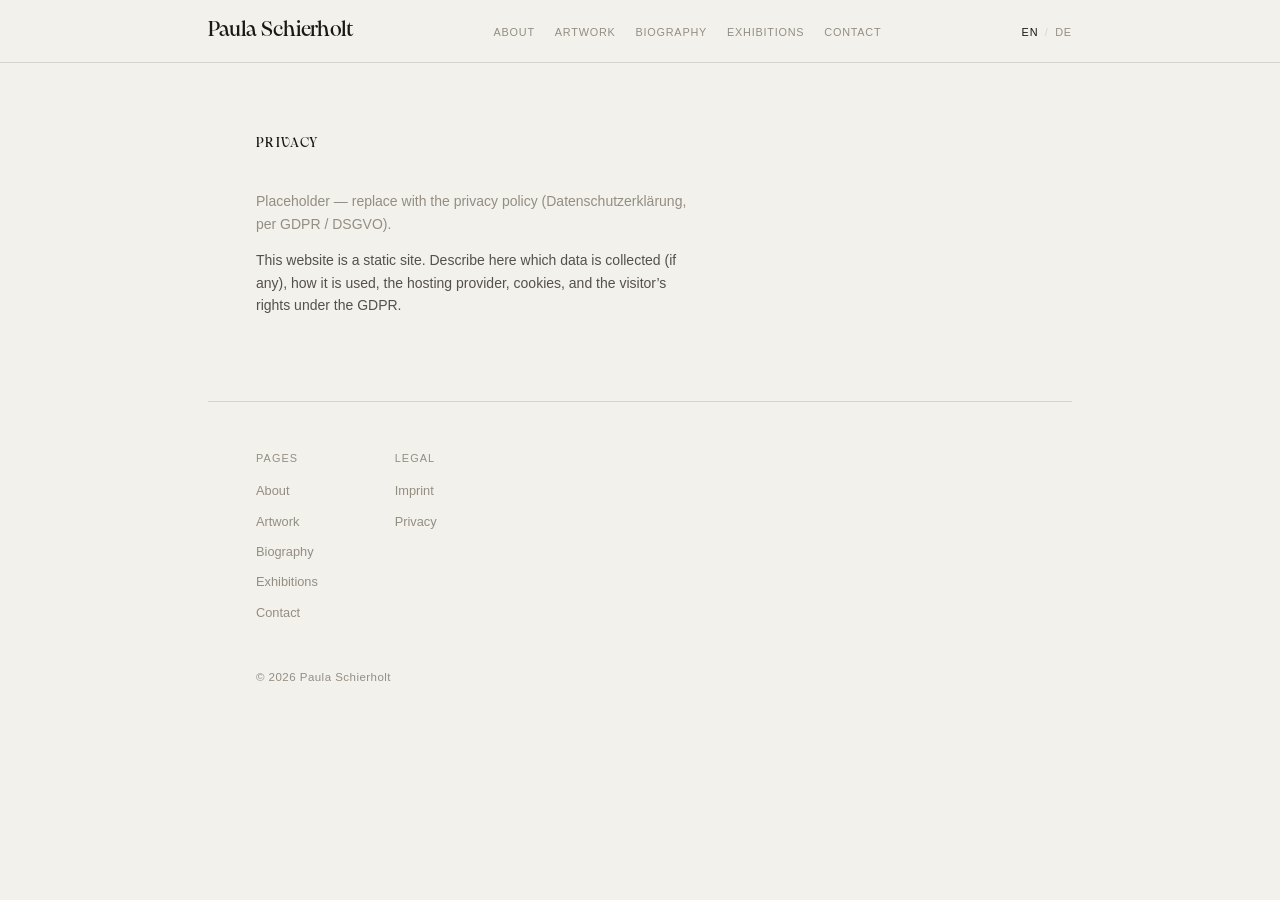
==== datenschutz.html @ e8fbaa4d "Footer: Pages/Seiten overview + Imprint & Privacy; add legal pages - Expand footer with a Pages (Sei" ====
<!DOCTYPE html>
<html lang="en" data-lang="en">
<head>
  <meta charset="UTF-8" />
  <meta name="viewport" content="width=device-width, initial-scale=1.0" />
  <meta name="description" content="Privacy / Datenschutz — Paula Schierholt." />
  <meta name="robots" content="noindex" />
  <title>Datenschutz — Paula Schierholt</title>
  <link rel="icon" href="assets/favicon.svg" type="image/svg+xml" />
  <link rel="stylesheet" href="css/style.css" />
</head>
<body>
  <a class="skip-link" href="#main"><span class="lang-en">Skip to content</span><span class="lang-de">Zum Inhalt</span></a>

  <header class="site-header">
    <a class="site-title" href="index.html">Paula Schierholt</a>
    <nav class="site-nav" aria-label="Primary">
      <a href="index.html#about"><span class="lang-en">About</span><span class="lang-de">Über mich</span></a>
      <a href="index.html#artwork"><span class="lang-en">Artwork</span><span class="lang-de">Kunst</span></a>
      <a href="index.html#biography"><span class="lang-en">Biography</span><span class="lang-de">Biographie</span></a>
      <a href="index.html#exhibitions"><span class="lang-en">Exhibitions</span><span class="lang-de">Ausstellungen</span></a>
      <a href="index.html#contact"><span class="lang-en">Contact</span><span class="lang-de">Kontakt</span></a>
    </nav>
    <div class="lang-switch" role="group" aria-label="Language">
      <button type="button" class="lang-btn" data-set-lang="en" aria-pressed="true">EN</button>
      <span aria-hidden="true" class="lang-switch__sep">/</span>
      <button type="button" class="lang-btn" data-set-lang="de" aria-pressed="false">DE</button>
    </div>
  </header>

  <main id="main" class="site-main">
    <section class="section">
      <header class="section__head">
        <h1 class="section__title"><span class="lang-en">Privacy</span><span class="lang-de">Datenschutz</span></h1>
      </header>
      <div class="legal__body">
        <p class="legal__note lang-en">Placeholder — replace with the privacy policy (Datenschutzerklärung, per GDPR / DSGVO).</p>
        <p class="legal__note lang-de">Platzhalter — bitte durch die Datenschutzerklärung ersetzen (gemäß DSGVO).</p>

        <p class="lang-en">This website is a static site. Describe here which data is collected (if any), how it is used, the hosting provider, cookies, and the visitor’s rights under the GDPR.</p>
        <p class="lang-de">Diese Website ist eine statische Seite. Beschreibe hier, welche Daten (falls überhaupt) erhoben werden, wie sie verwendet werden, den Hosting-Anbieter, Cookies sowie die Rechte der Besucher:innen nach der DSGVO.</p>
      </div>
    </section>
  </main>

  <footer class="site-footer">
    <div class="site-footer__cols">
      <nav class="footer-nav" aria-label="Pages">
        <h2 class="footer-nav__title"><span class="lang-en">Pages</span><span class="lang-de">Seiten</span></h2>
        <ul>
          <li><a href="index.html#about"><span class="lang-en">About</span><span class="lang-de">Über mich</span></a></li>
          <li><a href="index.html#artwork"><span class="lang-en">Artwork</span><span class="lang-de">Kunst</span></a></li>
          <li><a href="index.html#biography"><span class="lang-en">Biography</span><span class="lang-de">Biographie</span></a></li>
          <li><a href="index.html#exhibitions"><span class="lang-en">Exhibitions</span><span class="lang-de">Ausstellungen</span></a></li>
          <li><a href="index.html#contact"><span class="lang-en">Contact</span><span class="lang-de">Kontakt</span></a></li>
        </ul>
      </nav>
      <nav class="footer-nav" aria-label="Legal">
        <h2 class="footer-nav__title"><span class="lang-en">Legal</span><span class="lang-de">Rechtliches</span></h2>
        <ul>
          <li><a href="impressum.html"><span class="lang-en">Imprint</span><span class="lang-de">Impressum</span></a></li>
          <li><a href="datenschutz.html"><span class="lang-en">Privacy</span><span class="lang-de">Datenschutz</span></a></li>
        </ul>
      </nav>
    </div>
    <p class="site-footer__copy">&copy; <span id="year"></span> Paula Schierholt</p>
  </footer>

  <script src="js/main.js"></script>
</body>
</html>
---- css/style.css ----
/* ==========================================================================
   Paula Schierholt — stylesheet
   A quiet, gallery-like minimalist layout.
   Body: Helvetica Neue · Titles/display: PP Pangaia
   ========================================================================== */

/* Fonts --------------------------------------------------------------------
   PP Pangaia (Pangram Pangram Foundry) — used for titles and large display.
   Free-for-Personal-Use edition; see assets/fonts/ (EULA + README).
   Only the weight actually referenced in CSS is downloaded by the browser.
   -------------------------------------------------------------------------- */
@font-face {
  font-family: "PP Pangaia";
  src: url("../assets/fonts/PPPangaia-Ultralight.otf") format("opentype");
  font-weight: 200;
  font-style: normal;
  font-display: swap;
}
@font-face {
  font-family: "PP Pangaia";
  src: url("../assets/fonts/PPPangaia-Medium.otf") format("opentype");
  font-weight: 500;
  font-style: normal;
  font-display: swap;
}
@font-face {
  font-family: "PP Pangaia";
  src: url("../assets/fonts/PPPangaia-Bold.otf") format("opentype");
  font-weight: 700;
  font-style: normal;
  font-display: swap;
}

:root {
  /* Warm, archival paper palette */
  --color-bg: #f3f1ec;
  --color-fg: #1a1714;
  --color-soft: #55504a;          /* subtle body-text colour */
  --color-muted: #948d82;
  --color-line: rgba(26, 23, 20, 0.13);

  --font: "Helvetica Neue", Helvetica, Arial, "Segoe UI", Roboto, sans-serif;
  --font-title: "PP Pangaia", "Iowan Old Style", Georgia, "Times New Roman", serif;

  --text: 0.875rem;               /* consistent body-content size */
  --text-small: 0.78rem;          /* secondary: specs, years, labels */
  --measure: 56ch;                /* reading width */
  --max-width: 54rem;             /* centred content column */
  --gutter: clamp(1.25rem, 4vw, 3rem);
  --section-gap: clamp(2.75rem, 5.5vw, 4.5rem);
}

/* Reset --------------------------------------------------------------------- */
*,
*::before,
*::after { box-sizing: border-box; }

html {
  -webkit-text-size-adjust: 100%;
  scroll-behavior: smooth;
  scroll-padding-top: 4.5rem;
  overflow-x: clip;   /* contain the full-bleed cover; keeps sticky header intact */
}

body {
  margin: 0;
  background: var(--color-bg);
  color: var(--color-fg);
  font-family: var(--font);
  font-size: clamp(0.875rem, 0.84rem + 0.12vw, 0.95rem);
  line-height: 1.6;
  font-weight: 400;
  -webkit-font-smoothing: antialiased;
  text-rendering: optimizeLegibility;
}

img { max-width: 100%; height: auto; display: block; }

a {
  color: inherit;
  text-decoration: none;
  text-underline-offset: 0.18em;
  text-decoration-thickness: 1px;
}
a:hover,
a:focus-visible { text-decoration: underline; }

:focus-visible {
  outline: 2px solid var(--color-fg);
  outline-offset: 3px;
}

/* Language toggle ----------------------------------------------------------- */
html[data-lang="en"] .lang-de { display: none; }
html[data-lang="de"] .lang-en { display: none; }

/* Skip link ----------------------------------------------------------------- */
.skip-link {
  position: absolute;
  left: -999px;
  top: 0;
  background: var(--color-fg);
  color: var(--color-bg);
  padding: 0.5rem 0.9rem;
  z-index: 100;
}
.skip-link:focus { left: 0.5rem; top: 0.5rem; }

/* Header -------------------------------------------------------------------- */
.site-header {
  position: sticky;
  top: 0;
  z-index: 50;
  display: flex;
  flex-wrap: wrap;
  align-items: baseline;
  justify-content: space-between;
  gap: 0.5rem 1.5rem;
  padding-block: 0.9rem;
  padding-inline: max(var(--gutter), calc((100% - var(--max-width)) / 2));
  background: color-mix(in srgb, var(--color-bg) 86%, transparent);
  backdrop-filter: saturate(140%) blur(8px);
  border-bottom: 1px solid var(--color-line);
  transition: transform 0.3s ease;
}
.site-header--hidden { transform: translateY(-100%); }

.site-title {
  font-family: var(--font-title);
  font-size: clamp(1.05rem, 0.95rem + 0.5vw, 1.3rem);
  font-weight: 500;
  letter-spacing: 0.01em;
  white-space: nowrap;
}

.site-nav {
  display: flex;
  flex-wrap: wrap;
  gap: 0.8rem 1.25rem;
}
.site-nav a {
  font-size: 0.68rem;
  letter-spacing: 0.07em;
  text-transform: uppercase;
  color: var(--color-muted);
}
.site-nav a:hover,
.site-nav a:focus-visible {
  color: var(--color-fg);
  text-decoration: none;
}
.site-nav a[aria-current="true"] { color: var(--color-fg); }

/* Language switch ----------------------------------------------------------- */
.lang-switch {
  display: flex;
  align-items: baseline;
  gap: 0.4rem;
  font-size: 0.68rem;
  letter-spacing: 0.08em;
}
.lang-btn {
  appearance: none;
  background: none;
  border: 0;
  margin: 0;
  padding: 0;
  cursor: pointer;
  font: inherit;
  letter-spacing: inherit;
  color: var(--color-muted);
  transition: color 0.2s ease;
}
.lang-btn:hover { color: var(--color-fg); }
.lang-btn[aria-pressed="true"] { color: var(--color-fg); }
.lang-switch__sep { color: var(--color-line); }

/* Main / layout ------------------------------------------------------------- */
.site-main {
  width: 100%;
  max-width: var(--max-width);
  margin-inline: auto;
  padding-inline: var(--gutter);
}

.section {
  padding-block: var(--section-gap);
  border-top: 1px solid var(--color-line);
}
.section:first-child { border-top: 0; }

/* Cover — mixed montage of works, fills the first view (full-bleed) --------- */
.cover {
  min-height: calc(100vh - 3.75rem);
  min-height: calc(100svh - 3.75rem);
  margin-inline: calc(50% - 50vw);   /* break out of the centred column */
  margin-bottom: clamp(1rem, 3vw, 2rem);
  padding-inline: var(--gutter);
  display: flex;
  align-items: center;
  justify-content: center;
}
.cover__montage {
  display: flex;
  flex-wrap: wrap;
  align-items: center;
  justify-content: center;
  gap: clamp(0.4rem, 1.1vw, 0.85rem);
  max-width: 74rem;
}
.cover__montage img {
  height: clamp(9rem, 16vw, 14rem);
  width: auto;
}
.cover + .section { border-top: 0; }

.section__head {
  margin-bottom: clamp(1.4rem, 3vw, 2.25rem);
}
.section__title {
  margin: 0;
  font-family: var(--font-title);
  font-size: 0.82rem;
  font-weight: 500;
  letter-spacing: 0.1em;
  text-transform: uppercase;
}

/* About --------------------------------------------------------------------- */
.about {
  display: grid;
  grid-template-columns: minmax(0, 16rem) minmax(0, 1fr);
  gap: clamp(1.5rem, 5vw, 4rem);
  align-items: start;
}
.about__figure { margin: 0; }
.about__figure img { width: 100%; }
.about__text {
  max-width: var(--measure);
  font-size: var(--text);
  color: var(--color-soft);
}
.about__text p { margin: 0; }

@media (max-width: 46rem) {
  .about { grid-template-columns: 1fr; }
  .about__figure { max-width: 15rem; }
}

/* Artwork ------------------------------------------------------------------- */
.work {
  padding-top: clamp(1.75rem, 4vw, 2.75rem);
  padding-bottom: clamp(1.1rem, 2.4vw, 1.6rem);
}
.work + .work { border-top: 1px solid var(--color-line); }
.work:first-of-type { padding-top: 0; }

.work__intro {
  display: flex;
  align-items: baseline;
  justify-content: space-between;
  flex-wrap: wrap;
  gap: 0.4rem 1.5rem;
  margin-bottom: clamp(1.1rem, 2.4vw, 1.75rem);
}
.work__title {
  margin: 0;
  font-family: var(--font-title);
  font-size: clamp(1.05rem, 0.95rem + 0.5vw, 1.3rem);  /* matches .site-title */
  font-weight: 500;
  letter-spacing: 0.01em;
}
.work__spec {
  margin: 0;
  color: var(--color-muted);
  font-size: var(--text);
  text-align: right;
}
.work__year { display: block; }

.work__gallery {
  display: grid;
  grid-template-columns: repeat(2, 1fr);
  gap: clamp(0.75rem, 1.8vw, 1.5rem);
  align-items: start;
}
.work__figure { margin: 0; }
.work__figure img {
  width: 100%;
  display: block;
  cursor: zoom-in;   /* subtle, native zoom affordance — no icon overlay */
}

@media (max-width: 40rem) {
  .work__gallery { grid-template-columns: 1fr; max-width: 22rem; }
  .work__intro { max-width: 22rem; }
  .work__spec { text-align: left; }
}

/* Unfolding description ----------------------------------------------------- */
.work__text {
  margin-top: clamp(0.85rem, 1.6vw, 1.15rem);
  border-top: 1px solid var(--color-line);
}
.work__text > summary {
  list-style: none;
  cursor: pointer;
  display: inline-flex;
  align-items: center;
  gap: 0.5rem;
  padding: 0.55rem 0 0;
  font-size: 0.72rem;
  letter-spacing: 0.02em;
  color: var(--color-muted);
  transition: color 0.2s ease;
}
.work__text > summary::-webkit-details-marker { display: none; }
.work__text > summary::before {
  content: "";
  width: 0.4rem;
  height: 0.4rem;
  flex: none;
  border-right: 1px solid currentColor;
  border-bottom: 1px solid currentColor;
  transform: translateY(-0.1rem) rotate(45deg);   /* chevron ▼ */
  transition: transform 0.25s ease;
}
.work__text[open] > summary::before {
  transform: translateY(0.05rem) rotate(-135deg); /* chevron ▲ */
}
.work__text > summary:hover { color: var(--color-fg); }

.work__toggle-label--open { display: none; }
.work__text[open] .work__toggle-label--closed { display: none; }
.work__text[open] .work__toggle-label--open { display: inline; }

.work__prose {
  padding-top: 0.6rem;
  max-width: var(--measure);
  color: var(--color-soft);
  font-size: var(--text);
}
.work__prose p { margin: 0 0 0.9em; }
.work__prose p:last-child { margin-bottom: 0; }

/* Timeline (biography / exhibitions) ---------------------------------------- */
.timeline { margin: 0; }
.timeline__row {
  display: grid;
  grid-template-columns: 8.5rem 1fr;
  gap: 0.3rem 1.75rem;
  padding: 0.6rem 0;
  border-top: 1px solid var(--color-line);
}
.timeline__row:last-child { border-bottom: 1px solid var(--color-line); }
.timeline__year {
  margin: 0;
  font-size: var(--text-small);
  color: var(--color-muted);
  font-variant-numeric: tabular-nums;
  letter-spacing: 0.02em;
}
.timeline__desc {
  margin: 0;
  max-width: var(--measure);
  font-size: var(--text);
  color: var(--color-soft);
}

@media (max-width: 40rem) {
  .timeline__row { grid-template-columns: 1fr; gap: 0.15rem; }
}

/* Contact ------------------------------------------------------------------- */
.contact {
  font-style: normal;
  font-size: var(--text);
  line-height: 1.9;
  color: var(--color-muted);        /* same shade as .work__spec */
}
.contact p { margin: 0; }
.contact__name { font-weight: 500; }
.contact a { color: inherit; }
.contact a:hover,
.contact a:focus-visible { color: var(--color-fg); }

/* Legal pages --------------------------------------------------------------- */
.legal__body {
  max-width: var(--measure);
  font-size: var(--text);
  color: var(--color-soft);
}
.legal__body p { margin: 0 0 1em; }
.legal__body p:last-child { margin-bottom: 0; }
.legal__note { color: var(--color-muted); }

/* Footer -------------------------------------------------------------------- */
.site-footer {
  max-width: var(--max-width);
  margin-inline: auto;
  padding: clamp(2rem, 4vw, 3rem) var(--gutter) 3rem;
  border-top: 1px solid var(--color-line);
  color: var(--color-muted);
}
.site-footer__cols {
  display: flex;
  flex-wrap: wrap;
  gap: clamp(2rem, 6vw, 5rem);
  margin-bottom: clamp(1.75rem, 4vw, 2.75rem);
}
.footer-nav__title {
  margin: 0 0 0.7rem;
  font-size: 0.68rem;
  font-weight: 500;
  letter-spacing: 0.1em;
  text-transform: uppercase;
  color: var(--color-muted);
}
.footer-nav ul {
  list-style: none;
  margin: 0;
  padding: 0;
  display: flex;
  flex-direction: column;
  gap: 0.4rem;
}
.footer-nav a { color: var(--color-muted); font-size: 0.8rem; }
.footer-nav a:hover,
.footer-nav a:focus-visible { color: var(--color-fg); text-decoration: none; }
.site-footer__copy {
  margin: 0;
  font-size: 0.72rem;
  letter-spacing: 0.04em;
}

/* Lightbox ------------------------------------------------------------------ */
.lightbox {
  position: fixed;
  inset: 0;
  z-index: 200;
  display: flex;
  align-items: center;
  justify-content: center;
  padding: clamp(1rem, 4vw, 3rem);
  background: color-mix(in srgb, var(--color-bg) 92%, #000);
  opacity: 0;
  visibility: hidden;
  transition: opacity 0.2s ease, visibility 0.2s ease;
  cursor: zoom-out;
}
.lightbox[aria-hidden="false"] { opacity: 1; visibility: visible; }
.lightbox__img {
  max-width: 100%;
  max-height: 100%;
  width: auto;
  height: auto;
  box-shadow: 0 1.5rem 4rem rgba(0, 0, 0, 0.25);
}
.lightbox__close {
  position: absolute;
  top: clamp(0.75rem, 2vw, 1.5rem);
  right: clamp(0.75rem, 2vw, 1.5rem);
  appearance: none;
  background: none;
  border: 0;
  padding: 0.5rem;
  cursor: pointer;
  color: var(--color-fg);
  font-size: 1.5rem;
  line-height: 1;
}
.lightbox__nav {
  position: absolute;
  top: 50%;
  transform: translateY(-50%);
  appearance: none;
  background: none;
  border: 0;
  padding: 0.5rem 0.75rem;
  cursor: pointer;
  color: var(--color-fg);
  font-size: 2rem;
  line-height: 1;
  opacity: 0.55;
  transition: opacity 0.2s ease;
}
.lightbox__nav:hover,
.lightbox__nav:focus-visible { opacity: 1; }
.lightbox__prev { left: clamp(0.25rem, 2vw, 1.5rem); }
.lightbox__next { right: clamp(0.25rem, 2vw, 1.5rem); }

/* Motion preferences -------------------------------------------------------- */
@media (prefers-reduced-motion: reduce) {
  html { scroll-behavior: auto; }
  * { transition: none !important; }
}
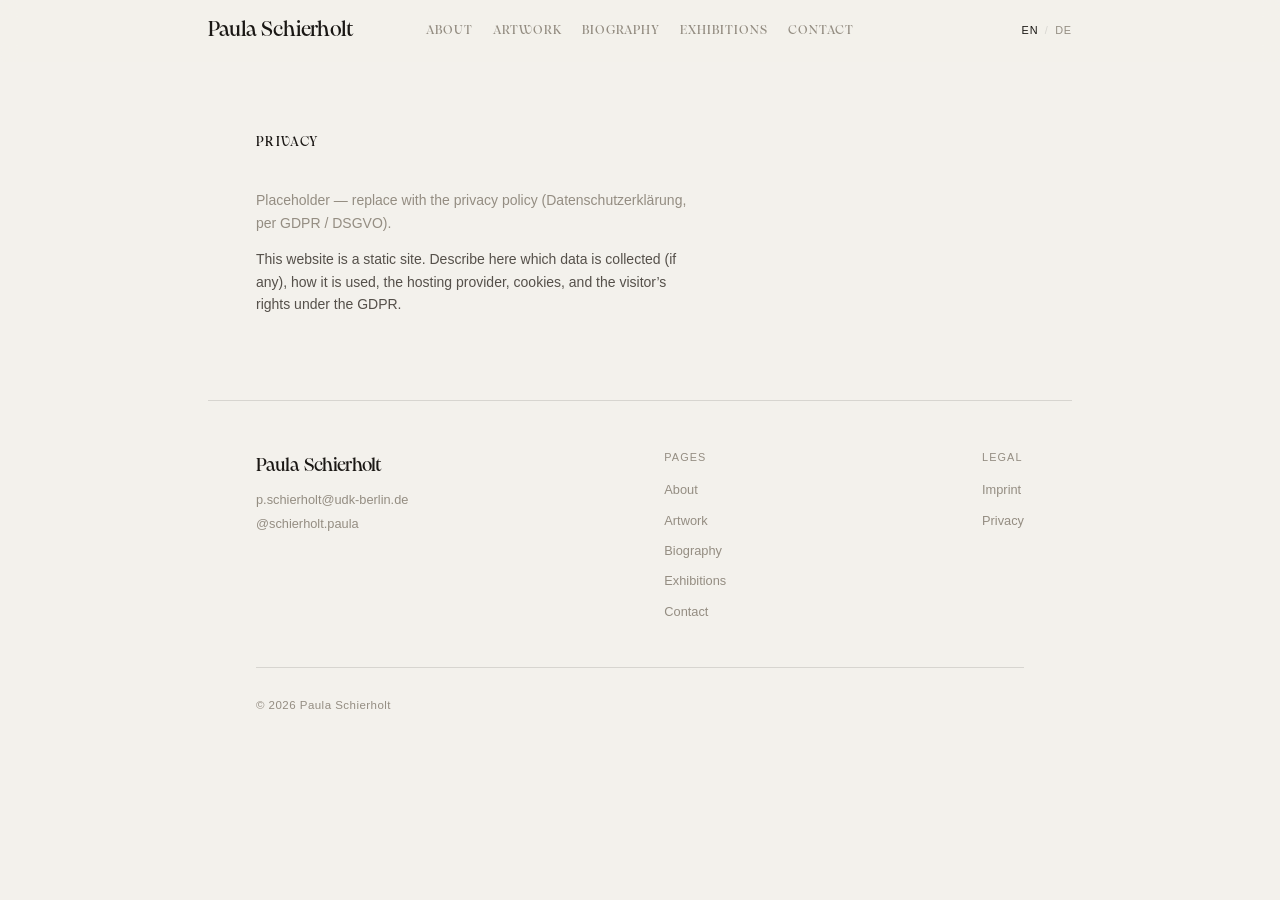
==== commit be5b5555: "Front page name hero, centered menu, footer redesign, Pangaia refinements - Front: large centered 'P" ====
--- a/datenschutz.html
+++ b/datenschutz.html
@@ -45,6 +45,11 @@
 
   <footer class="site-footer">
     <div class="site-footer__cols">
+      <address class="footer-contact">
+        <p class="footer-contact__name">Paula Schierholt</p>
+        <p><a href="mailto:p.schierholt@udk-berlin.de">p.schierholt@udk-berlin.de</a></p>
+        <p><a href="https://www.instagram.com/schierholt.paula/" target="_blank" rel="noopener">@schierholt.paula</a></p>
+      </address>
       <nav class="footer-nav" aria-label="Pages">
         <h2 class="footer-nav__title"><span class="lang-en">Pages</span><span class="lang-de">Seiten</span></h2>
         <ul>
@@ -63,6 +68,7 @@
         </ul>
       </nav>
     </div>
+    <hr class="site-footer__rule" />
     <p class="site-footer__copy">&copy; <span id="year"></span> Paula Schierholt</p>
   </footer>
 
--- a/css/style.css
+++ b/css/style.css
@@ -30,6 +30,13 @@
   font-style: normal;
   font-display: swap;
 }
+@font-face {
+  font-family: "PP Pangaia";
+  src: url("../assets/fonts/PPPangaia-MediumItalic.otf") format("opentype");
+  font-weight: 500;
+  font-style: italic;
+  font-display: swap;
+}
 
 :root {
   /* Warm, archival paper palette */
@@ -111,19 +118,27 @@
   position: sticky;
   top: 0;
   z-index: 50;
-  display: flex;
-  flex-wrap: wrap;
-  align-items: baseline;
-  justify-content: space-between;
+  display: grid;
+  grid-template-columns: 1fr auto 1fr;
+  align-items: center;
   gap: 0.5rem 1.5rem;
   padding-block: 0.9rem;
   padding-inline: max(var(--gutter), calc((100% - var(--max-width)) / 2));
   background: color-mix(in srgb, var(--color-bg) 86%, transparent);
   backdrop-filter: saturate(140%) blur(8px);
-  border-bottom: 1px solid var(--color-line);
   transition: transform 0.3s ease;
 }
 .site-header--hidden { transform: translateY(-100%); }
+.site-title { justify-self: start; }
+.site-nav { justify-self: center; }
+.lang-switch { justify-self: end; }
+
+@media (max-width: 46rem) {
+  .site-header { grid-template-columns: 1fr auto; row-gap: 0.6rem; }
+  .site-title { grid-column: 1; }
+  .lang-switch { grid-column: 2; }
+  .site-nav { grid-column: 1 / -1; justify-self: center; }
+}
 
 .site-title {
   font-family: var(--font-title);
@@ -139,8 +154,9 @@
   gap: 0.8rem 1.25rem;
 }
 .site-nav a {
-  font-size: 0.68rem;
-  letter-spacing: 0.07em;
+  font-family: var(--font-title);
+  font-size: 0.78rem;
+  letter-spacing: 0.08em;
   text-transform: uppercase;
   color: var(--color-muted);
 }
@@ -189,7 +205,7 @@
 }
 .section:first-child { border-top: 0; }
 
-/* Cover — mixed montage of works, fills the first view (full-bleed) --------- */
+/* Cover — name, fills the first view (full-bleed) -------------------------- */
 .cover {
   min-height: calc(100vh - 3.75rem);
   min-height: calc(100svh - 3.75rem);
@@ -200,17 +216,15 @@
   align-items: center;
   justify-content: center;
 }
-.cover__montage {
-  display: flex;
-  flex-wrap: wrap;
-  align-items: center;
-  justify-content: center;
-  gap: clamp(0.4rem, 1.1vw, 0.85rem);
-  max-width: 74rem;
-}
-.cover__montage img {
-  height: clamp(9rem, 16vw, 14rem);
-  width: auto;
+.cover__name {
+  margin: 0;
+  font-family: var(--font-title);
+  font-size: clamp(2.75rem, 12vw, 8.5rem);
+  font-weight: 500;
+  line-height: 1.02;
+  letter-spacing: -0.01em;
+  text-align: center;
+  text-wrap: balance;
 }
 .cover + .section { border-top: 0; }
 
@@ -272,6 +286,9 @@
 }
 .work__spec {
   margin: 0;
+  font-family: var(--font-title);
+  font-style: italic;
+  font-weight: 500;
   color: var(--color-muted);
   font-size: var(--text);
   text-align: right;
@@ -405,9 +422,25 @@
 .site-footer__cols {
   display: flex;
   flex-wrap: wrap;
-  gap: clamp(2rem, 6vw, 5rem);
-  margin-bottom: clamp(1.75rem, 4vw, 2.75rem);
-}
+  justify-content: space-between;
+  gap: 2rem 3rem;
+}
+.footer-contact {
+  font-style: normal;
+  color: var(--color-muted);
+  font-size: 0.8rem;
+  line-height: 1.85;
+}
+.footer-contact p { margin: 0; }
+.footer-contact__name {
+  font-family: var(--font-title);
+  font-size: 1.15rem;
+  color: var(--color-fg);
+  margin-bottom: 0.35rem !important;
+}
+.footer-contact a { color: inherit; }
+.footer-contact a:hover,
+.footer-contact a:focus-visible { color: var(--color-fg); }
 .footer-nav__title {
   margin: 0 0 0.7rem;
   font-size: 0.68rem;
@@ -427,6 +460,11 @@
 .footer-nav a { color: var(--color-muted); font-size: 0.8rem; }
 .footer-nav a:hover,
 .footer-nav a:focus-visible { color: var(--color-fg); text-decoration: none; }
+.site-footer__rule {
+  border: 0;
+  border-top: 1px solid var(--color-line);
+  margin: clamp(1.75rem, 4vw, 2.75rem) 0 clamp(1.1rem, 2.5vw, 1.75rem);
+}
 .site-footer__copy {
   margin: 0;
   font-size: 0.72rem;
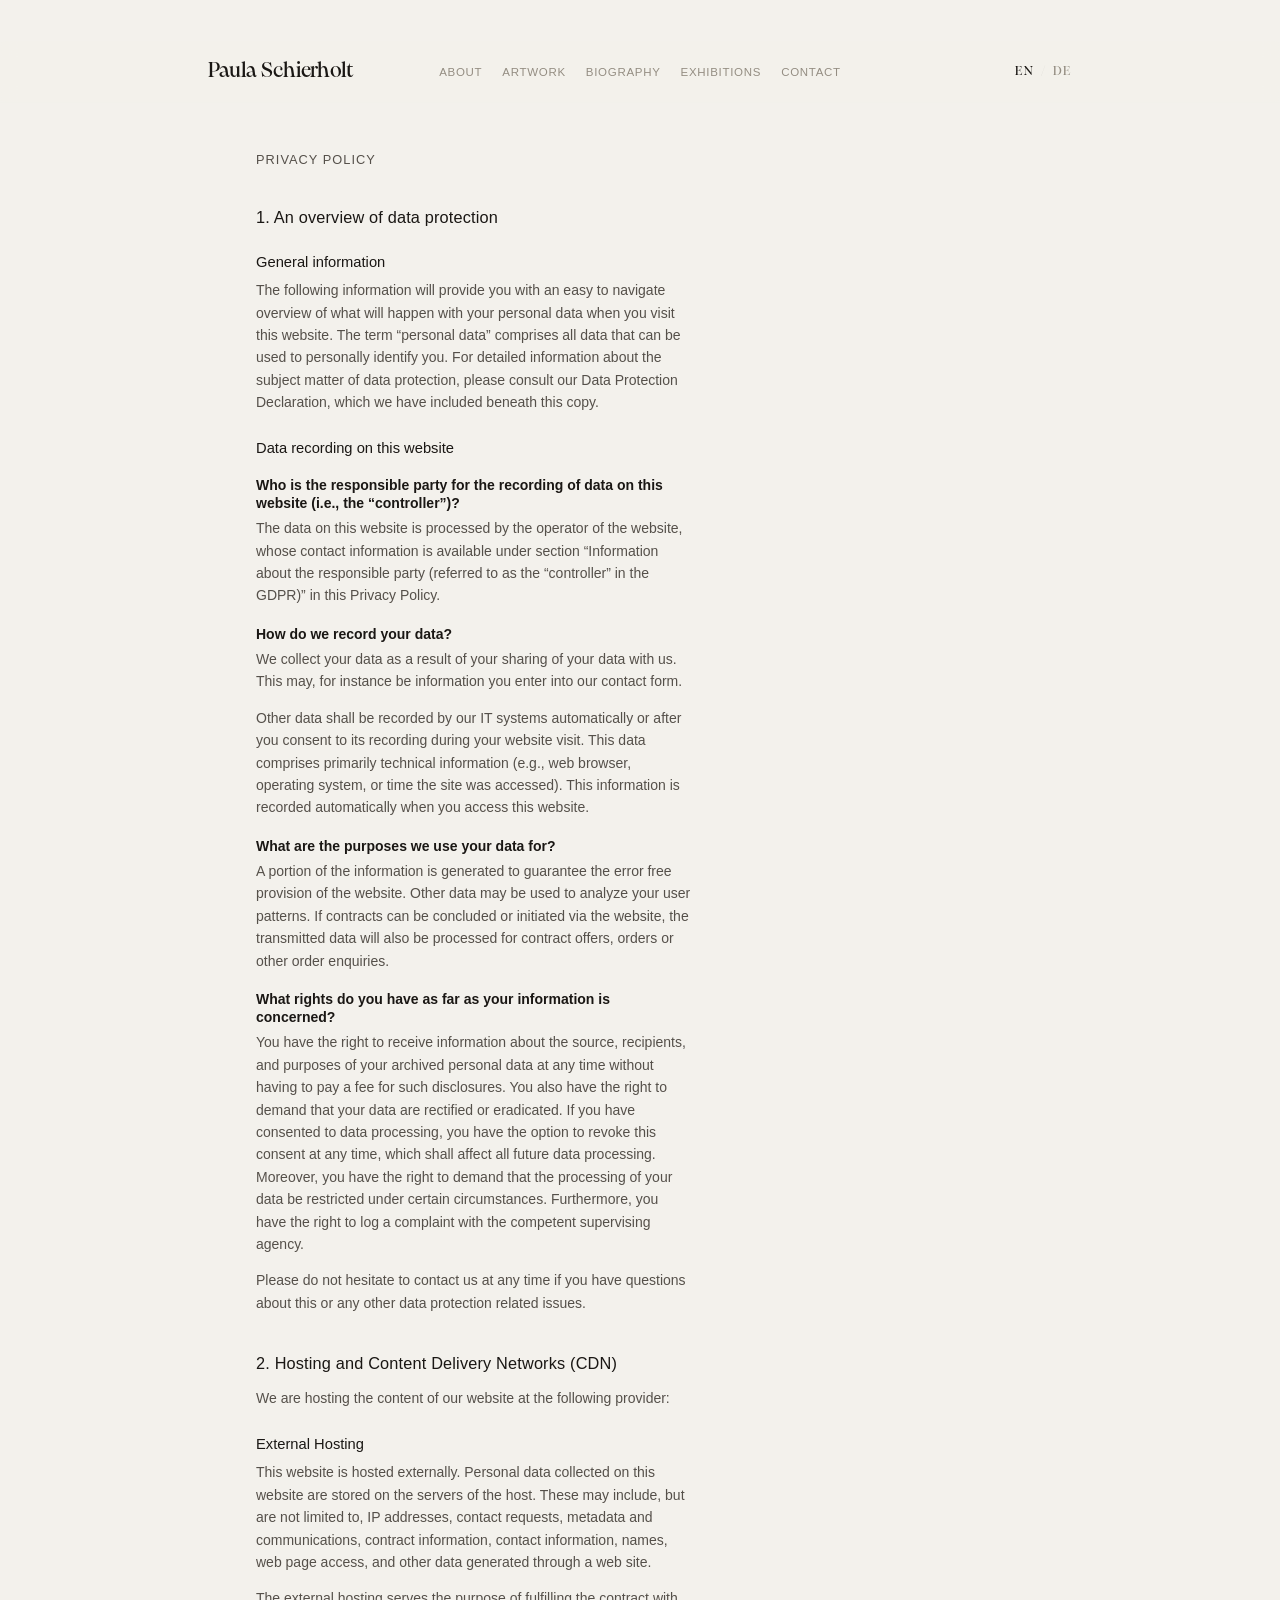
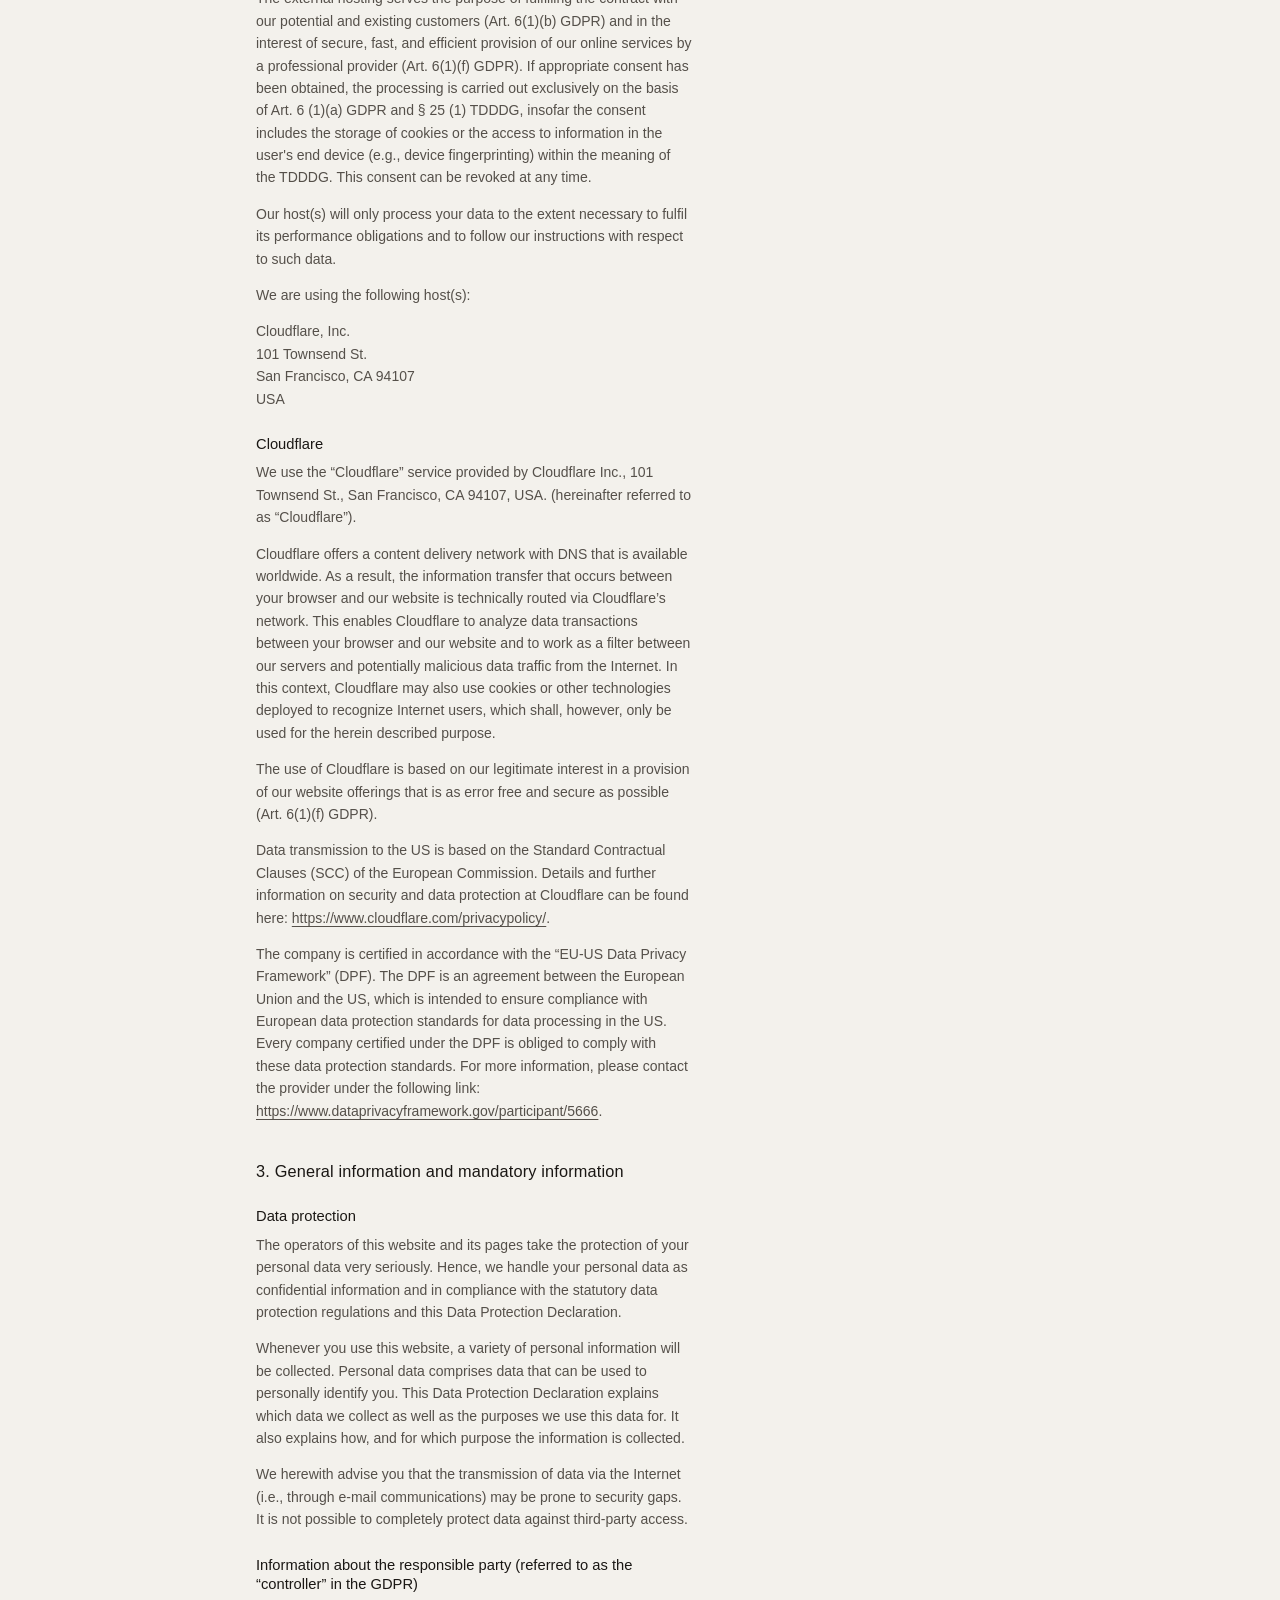
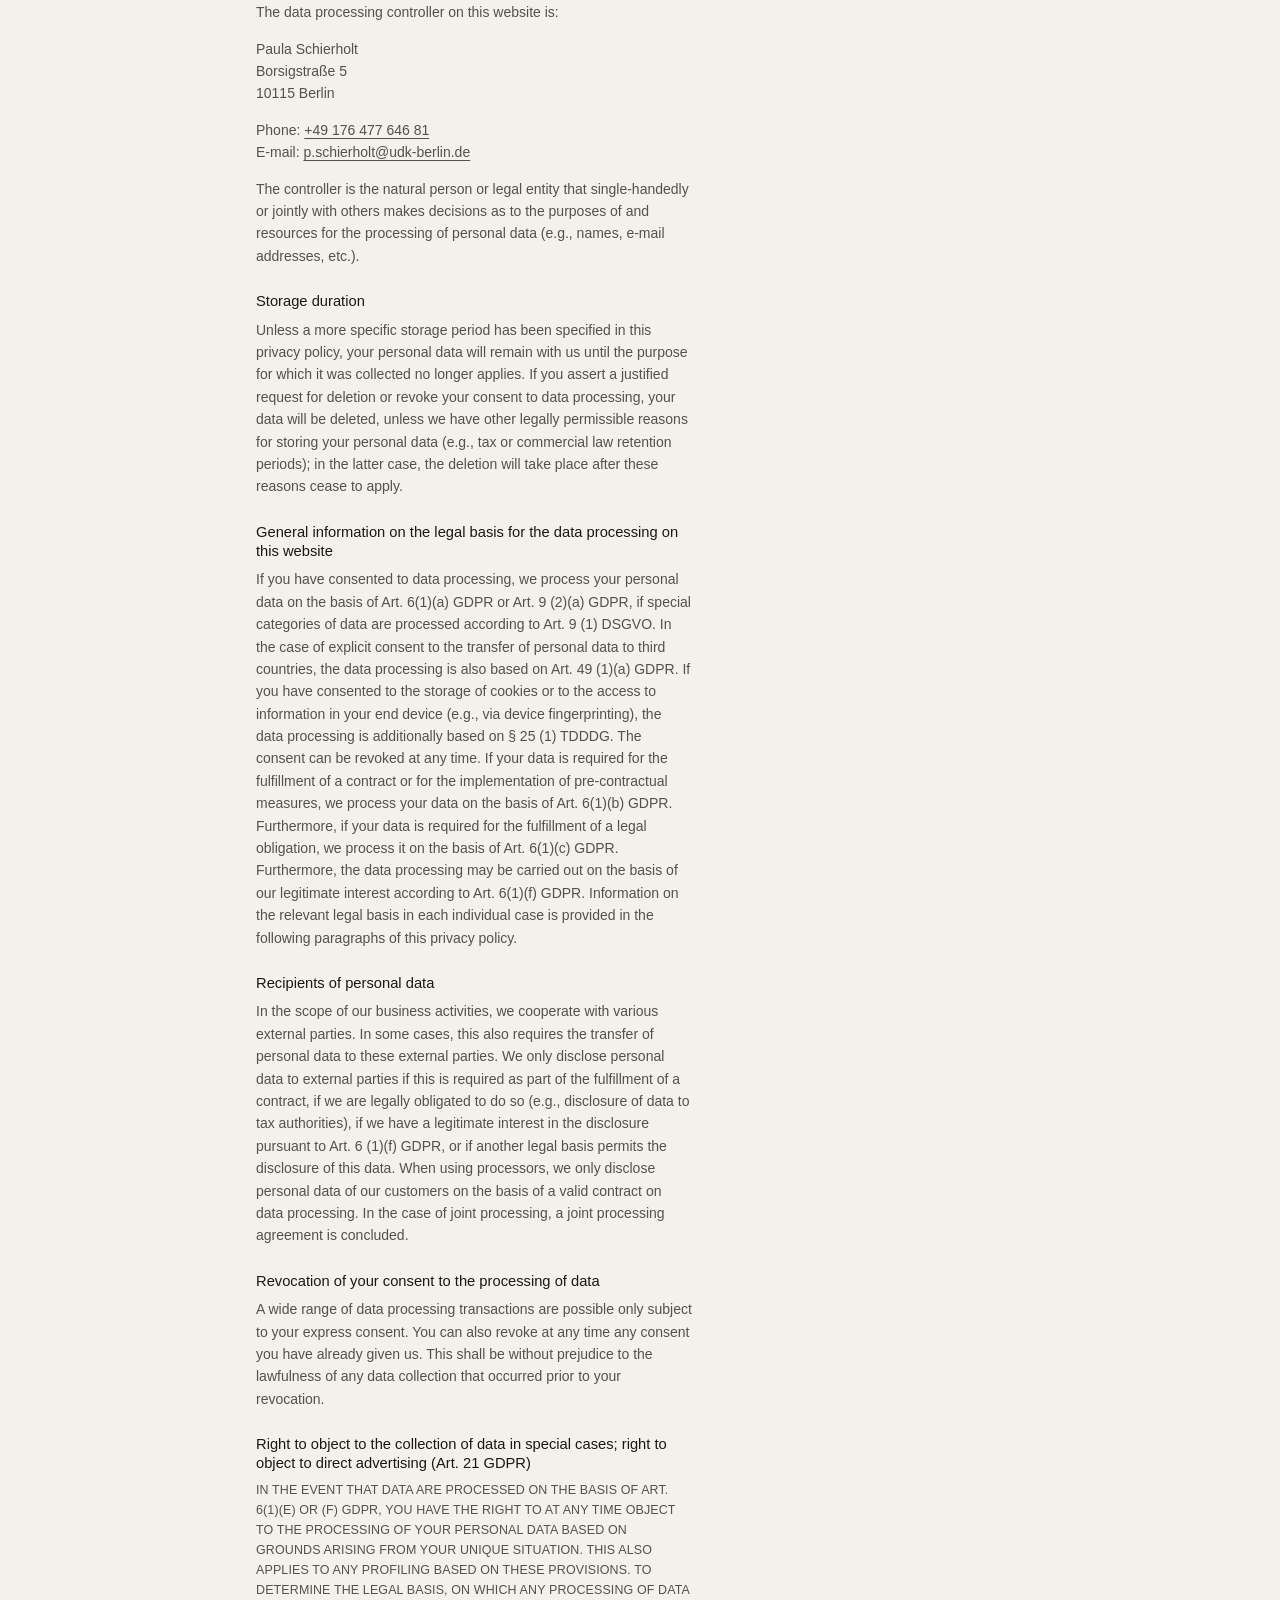
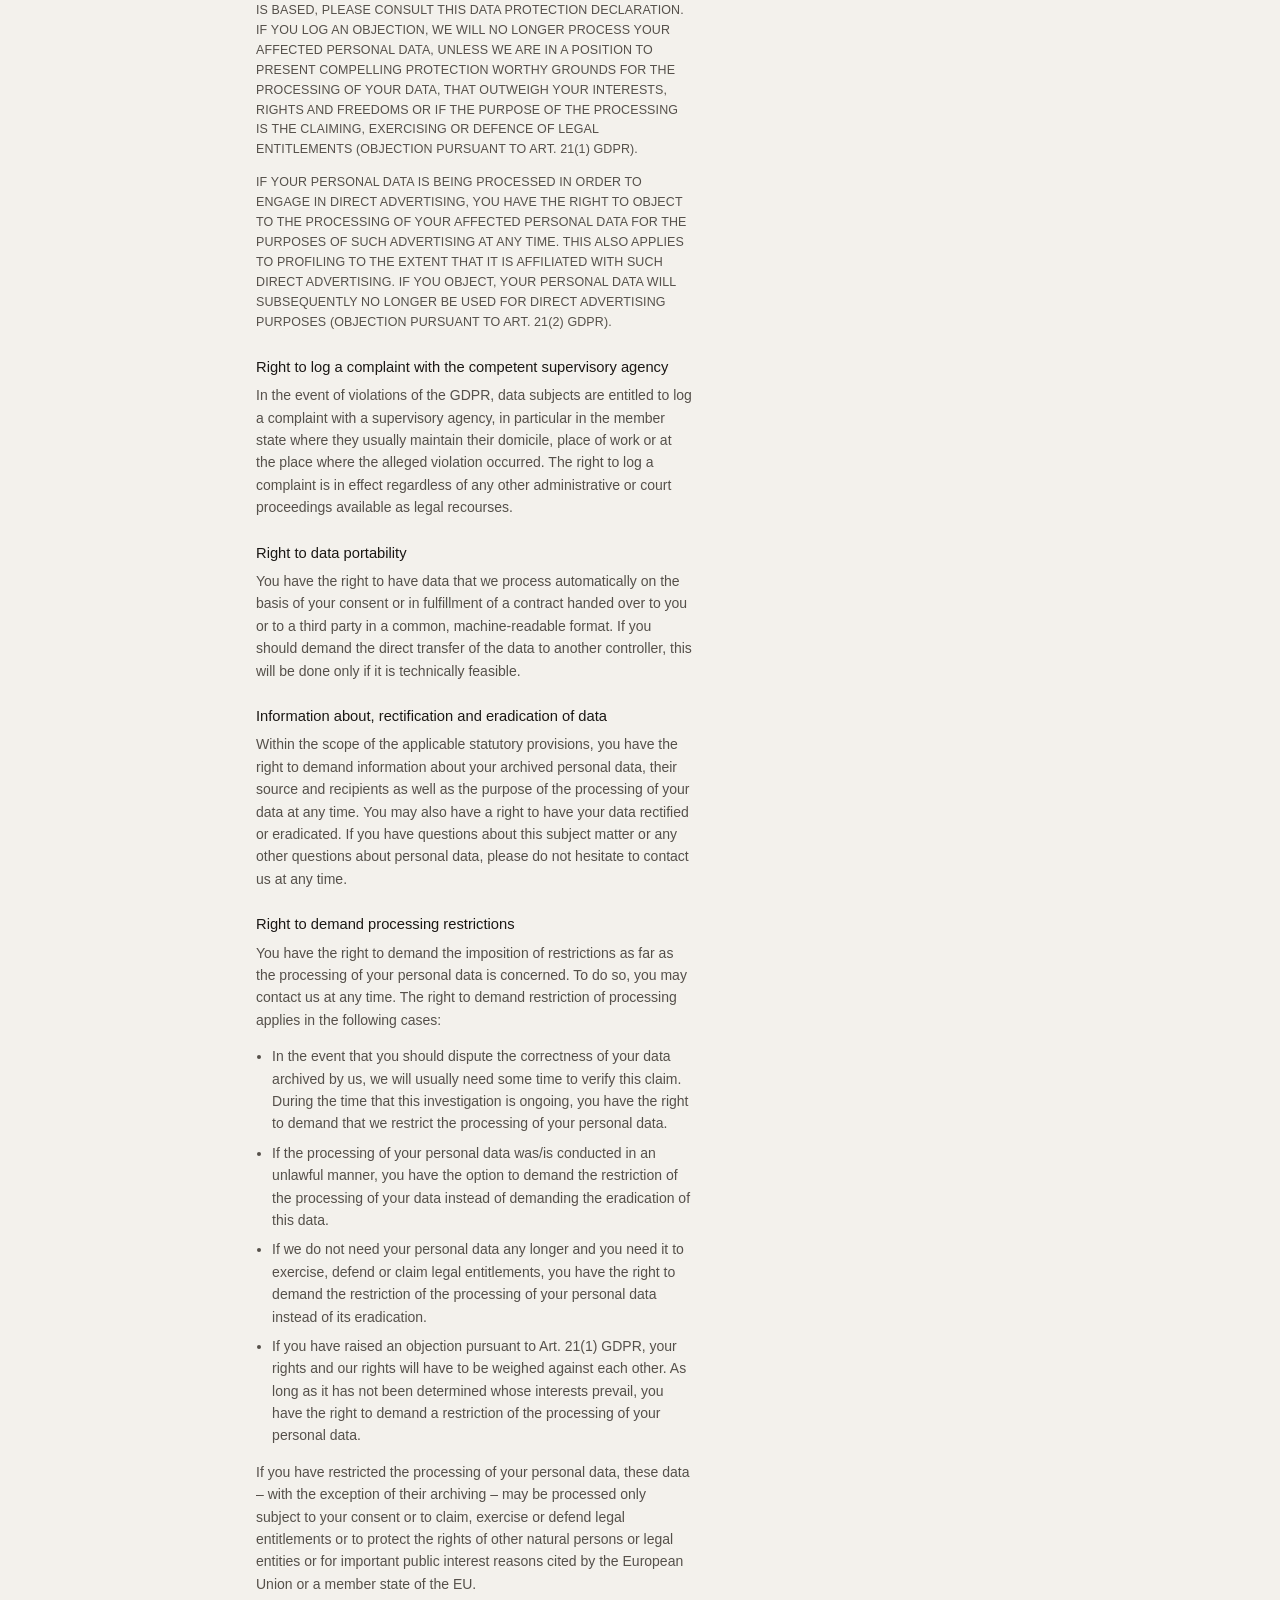
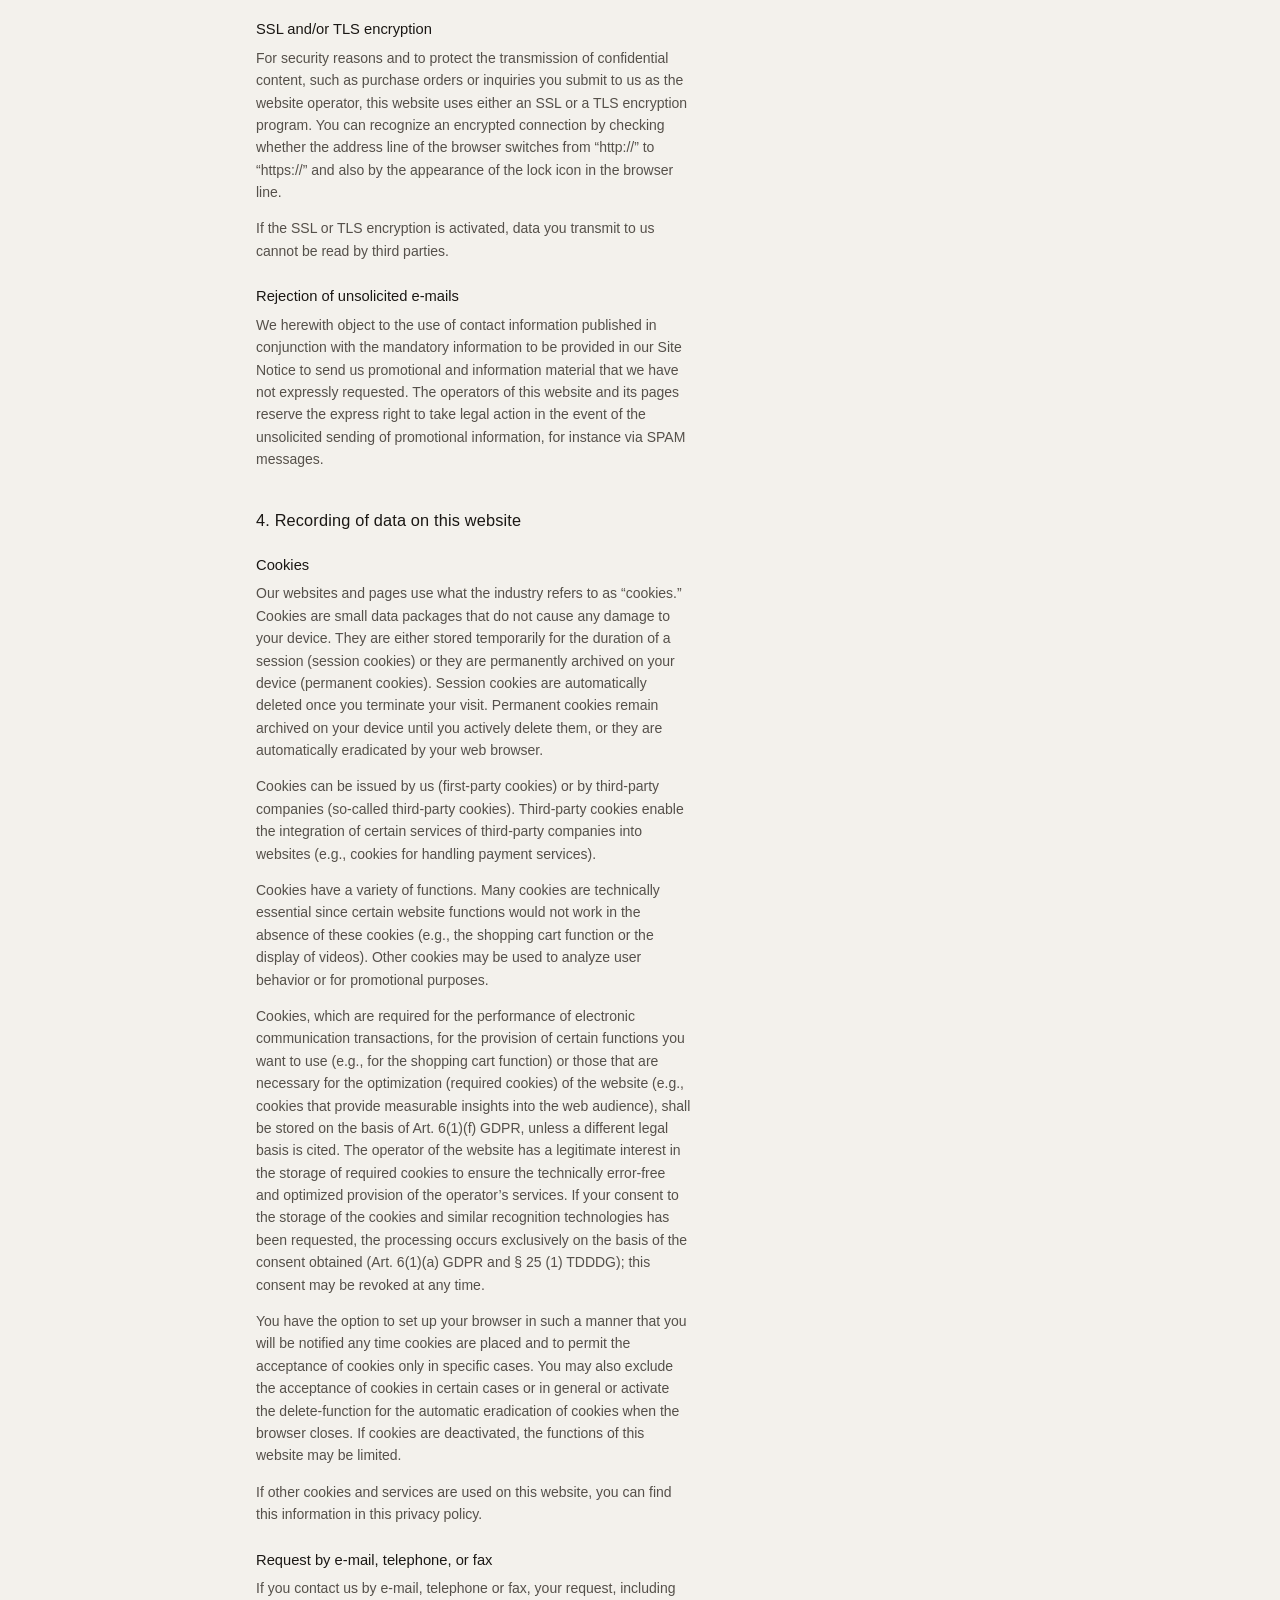
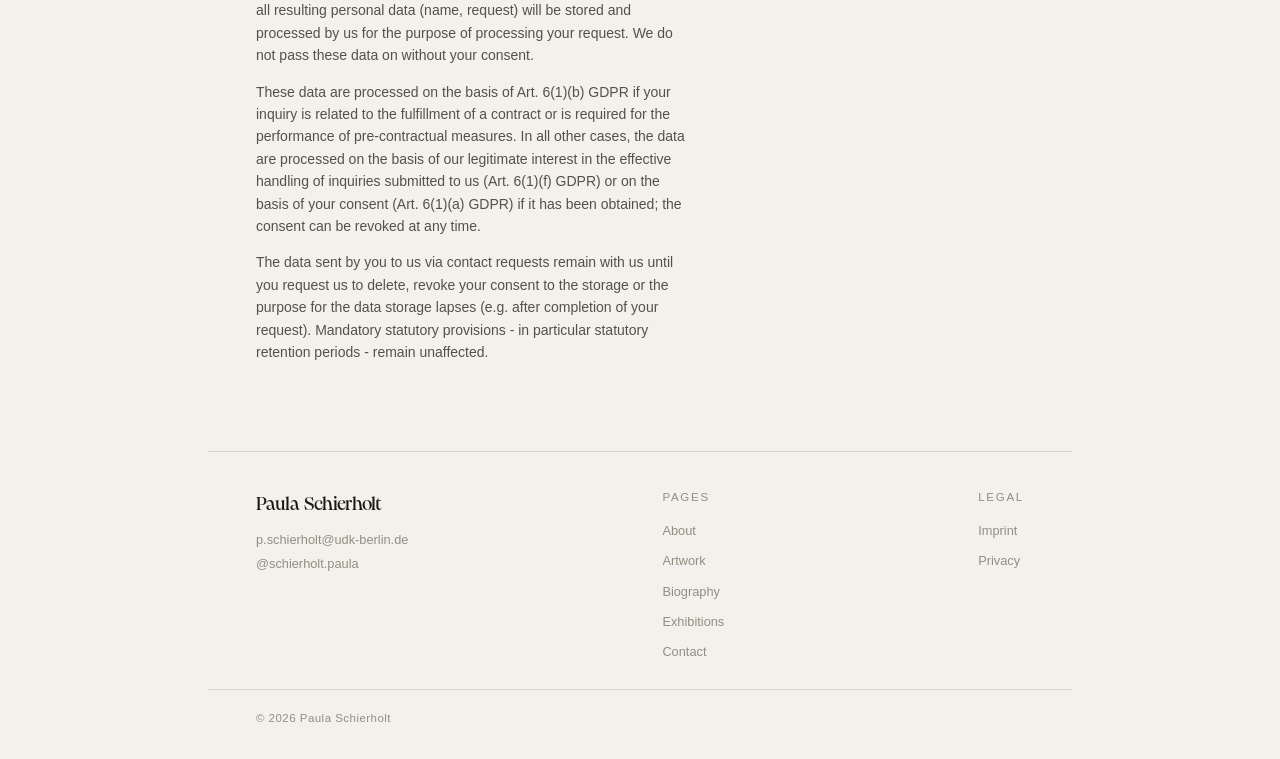
==== commit 3f43bffd: "Cookie consent, privacy policy, and layout refinements - Datenschutz: add full bilingual (DE/EN) pri" ====
--- a/datenschutz.html
+++ b/datenschutz.html
@@ -3,6 +3,7 @@
 <head>
   <meta charset="UTF-8" />
   <meta name="viewport" content="width=device-width, initial-scale=1.0" />
+  <script src="https://cloud.ccm19.de/app.js?apiKey=cb6cbb3da9d852d2595743e646650ca99cc63d23a878b67e&amp;domain=6a995d5ade2b412a6d063142" referrerpolicy="origin"></script>
   <meta name="description" content="Privacy / Datenschutz — Paula Schierholt." />
   <meta name="robots" content="noindex" />
   <title>Datenschutz — Paula Schierholt</title>
@@ -31,14 +32,87 @@
   <main id="main" class="site-main">
     <section class="section">
       <header class="section__head">
-        <h1 class="section__title"><span class="lang-en">Privacy</span><span class="lang-de">Datenschutz</span></h1>
+        <h1 class="section__title"><span class="lang-en">Privacy Policy</span><span class="lang-de">Datenschutz&shy;erkl&auml;rung</span></h1>
       </header>
+
       <div class="legal__body">
-        <p class="legal__note lang-en">Placeholder — replace with the privacy policy (Datenschutzerklärung, per GDPR / DSGVO).</p>
-        <p class="legal__note lang-de">Platzhalter — bitte durch die Datenschutzerklärung ersetzen (gemäß DSGVO).</p>
 
-        <p class="lang-en">This website is a static site. Describe here which data is collected (if any), how it is used, the hosting provider, cookies, and the visitor’s rights under the GDPR.</p>
-        <p class="lang-de">Diese Website ist eine statische Seite. Beschreibe hier, welche Daten (falls überhaupt) erhoben werden, wie sie verwendet werden, den Hosting-Anbieter, Cookies sowie die Rechte der Besucher:innen nach der DSGVO.</p>
+        <!-- ============================ ENGLISH ============================ -->
+        <div class="lang-en">
+          <h2>1. An overview of data protection</h2>
+          <h3>General information</h3> <p>The following information will provide you with an easy to navigate overview of what will happen with your personal data when you visit this website. The term &ldquo;personal data&rdquo; comprises all data that can be used to personally identify you. For detailed information about the subject matter of data protection, please consult our Data Protection Declaration, which we have included beneath this copy.</p>
+          <h3>Data recording on this website</h3> <h4>Who is the responsible party for the recording of data on this website (i.e., the &ldquo;controller&rdquo;)?</h4> <p>The data on this website is processed by the operator of the website, whose contact information is available under section &ldquo;Information about the responsible party (referred to as the &ldquo;controller&rdquo; in the GDPR)&rdquo; in this Privacy Policy.</p> <h4>How do we record your data?</h4> <p>We collect your data as a result of your sharing of your data with us. This may, for instance be information you enter into our contact form.</p> <p>Other data shall be recorded by our IT systems automatically or after you consent to its recording during your website visit. This data comprises primarily technical information (e.g., web browser, operating system, or time the site was accessed). This information is recorded automatically when you access this website.</p> <h4>What are the purposes we use your data for?</h4> <p>A portion of the information is generated to guarantee the error free provision of the website. Other data may be used to analyze your user patterns. If contracts can be concluded or initiated via the website, the transmitted data will also be processed for contract offers, orders or other order enquiries.</p> <h4>What rights do you have as far as your information is concerned?</h4> <p>You have the right to receive information about the source, recipients, and purposes of your archived personal data at any time without having to pay a fee for such disclosures. You also have the right to demand that your data are rectified or eradicated. If you have consented to data processing, you have the option to revoke this consent at any time, which shall affect all future data processing. Moreover, you have the right to demand that the processing of your data be restricted under certain circumstances. Furthermore, you have the right to log a complaint with the competent supervising agency.</p> <p>Please do not hesitate to contact us at any time if you have questions about this or any other data protection related issues.</p>
+          <h2>2. Hosting and Content Delivery Networks (CDN)</h2>
+          <p>We are hosting the content of our website at the following provider:</p>
+          <h3>External Hosting</h3> <p>This website is hosted externally. Personal data collected on this website are stored on the servers of the host. These may include, but are not limited to, IP addresses, contact requests, metadata and communications, contract information, contact information, names, web page access, and other data generated through a web site.</p> <p>The external hosting serves the purpose of fulfilling the contract with our potential and existing customers (Art. 6(1)(b) GDPR) and in the interest of secure, fast, and efficient provision of our online services by a professional provider (Art. 6(1)(f) GDPR). If appropriate consent has been obtained, the processing is carried out exclusively on the basis of Art. 6 (1)(a) GDPR and &sect; 25 (1) TDDDG, insofar the consent includes the storage of cookies or the access to information in the user's end device (e.g., device fingerprinting) within the meaning of the TDDDG. This consent can be revoked at any time.</p> <p>Our host(s) will only process your data to the extent necessary to fulfil its performance obligations and to follow our instructions with respect to such data.</p> <p>We are using the following host(s):</p>
+          <p class="legal__address">Cloudflare, Inc.<br />
+101 Townsend St.<br />
+San Francisco, CA 94107<br />
+USA</p>
+          <h3>Cloudflare</h3> <p>We use the &ldquo;Cloudflare&rdquo; service provided by Cloudflare Inc., 101 Townsend St., San Francisco, CA 94107, USA. (hereinafter referred to as &ldquo;Cloudflare&rdquo;).</p> <p>Cloudflare offers a content delivery network with DNS that is available worldwide. As a result, the information transfer that occurs between your browser and our website is technically routed via Cloudflare&rsquo;s network. This enables Cloudflare to analyze data transactions between your browser and our website and to work as a filter between our servers and potentially malicious data traffic from the Internet. In this context, Cloudflare may also use cookies or other technologies deployed to recognize Internet users, which shall, however, only be used for the herein described purpose.</p> <p>The use of Cloudflare is based on our legitimate interest in a provision of our website offerings that is as error free and secure as possible (Art. 6(1)(f) GDPR).</p> <p>Data transmission to the US is based on the Standard Contractual Clauses (SCC) of the European Commission. Details and further information on security and data protection at Cloudflare can be found here: <a href="https://www.cloudflare.com/privacypolicy/" target="_blank" rel="noopener noreferrer">https://www.cloudflare.com/privacypolicy/</a>.</p>
+          <p>The company is certified in accordance with the &ldquo;EU-US Data Privacy Framework&rdquo; (DPF). The DPF is an agreement between the European Union and the US, which is intended to ensure compliance with European data protection standards for data processing in the US. Every company certified under the DPF is obliged to comply with these data protection standards. For more information, please contact the provider under the following link: <a href="https://www.dataprivacyframework.gov/participant/5666" target="_blank" rel="noopener noreferrer">https://www.dataprivacyframework.gov/participant/5666</a>.</p>
+          <h2>3. General information and mandatory information</h2>
+          <h3>Data protection</h3> <p>The operators of this website and its pages take the protection of your personal data very seriously. Hence, we handle your personal data as confidential information and in compliance with the statutory data protection regulations and this Data Protection Declaration.</p> <p>Whenever you use this website, a variety of personal information will be collected. Personal data comprises data that can be used to personally identify you. This Data Protection Declaration explains which data we collect as well as the purposes we use this data for. It also explains how, and for which purpose the information is collected.</p> <p>We herewith advise you that the transmission of data via the Internet (i.e., through e-mail communications) may be prone to security gaps. It is not possible to completely protect data against third-party access.</p>
+          <h3>Information about the responsible party (referred to as the &ldquo;controller&rdquo; in the GDPR)</h3> <p>The data processing controller on this website is:</p> <p class="legal__address">Paula Schierholt<br />
+Borsigstra&szlig;e 5<br />
+10115 Berlin</p>
+          <p>Phone: <a href="tel:+4917647764681">+49 176 477 646 81</a><br />
+E-mail: <a href="mailto:p.schierholt@udk-berlin.de">p.schierholt@udk-berlin.de</a></p>
+          <p>The controller is the natural person or legal entity that single-handedly or jointly with others makes decisions as to the purposes of and resources for the processing of personal data (e.g., names, e-mail addresses, etc.).</p>
+          <h3>Storage duration</h3> <p>Unless a more specific storage period has been specified in this privacy policy, your personal data will remain with us until the purpose for which it was collected no longer applies. If you assert a justified request for deletion or revoke your consent to data processing, your data will be deleted, unless we have other legally permissible reasons for storing your personal data (e.g., tax or commercial law retention periods); in the latter case, the deletion will take place after these reasons cease to apply.</p>
+          <h3>General information on the legal basis for the data processing on this website</h3> <p>If you have consented to data processing, we process your personal data on the basis of Art. 6(1)(a) GDPR or Art. 9 (2)(a) GDPR, if special categories of data are processed according to Art. 9 (1) DSGVO. In the case of explicit consent to the transfer of personal data to third countries, the data processing is also based on Art. 49 (1)(a) GDPR. If you have consented to the storage of cookies or to the access to information in your end device (e.g., via device fingerprinting), the data processing is additionally based on &sect; 25 (1) TDDDG. The consent can be revoked at any time. If your data is required for the fulfillment of a contract or for the implementation of pre-contractual measures, we process your data on the basis of Art. 6(1)(b) GDPR. Furthermore, if your data is required for the fulfillment of a legal obligation, we process it on the basis of Art. 6(1)(c) GDPR. Furthermore, the data processing may be carried out on the basis of our legitimate interest according to Art. 6(1)(f) GDPR. Information on the relevant legal basis in each individual case is provided in the following paragraphs of this privacy policy.</p>
+          <h3>Recipients of personal data</h3> <p>In the scope of our business activities, we cooperate with various external parties. In some cases, this also requires the transfer of personal data to these external parties. We only disclose personal data to external parties if this is required as part of the fulfillment of a contract, if we are legally obligated to do so (e.g., disclosure of data to tax authorities), if we have a legitimate interest in the disclosure pursuant to Art. 6 (1)(f) GDPR, or if another legal basis permits the disclosure of this data. When using processors, we only disclose personal data of our customers on the basis of a valid contract on data processing. In the case of joint processing, a joint processing agreement is concluded.</p>
+          <h3>Revocation of your consent to the processing of data</h3> <p>A wide range of data processing transactions are possible only subject to your express consent. You can also revoke at any time any consent you have already given us. This shall be without prejudice to the lawfulness of any data collection that occurred prior to your revocation.</p>
+          <h3>Right to object to the collection of data in special cases; right to object to direct advertising (Art. 21 GDPR)</h3> <p class="legal__caps">IN THE EVENT THAT DATA ARE PROCESSED ON THE BASIS OF ART. 6(1)(E) OR (F) GDPR, YOU HAVE THE RIGHT TO AT ANY TIME OBJECT TO THE PROCESSING OF YOUR PERSONAL DATA BASED ON GROUNDS ARISING FROM YOUR UNIQUE SITUATION. THIS ALSO APPLIES TO ANY PROFILING BASED ON THESE PROVISIONS. TO DETERMINE THE LEGAL BASIS, ON WHICH ANY PROCESSING OF DATA IS BASED, PLEASE CONSULT THIS DATA PROTECTION DECLARATION. IF YOU LOG AN OBJECTION, WE WILL NO LONGER PROCESS YOUR AFFECTED PERSONAL DATA, UNLESS WE ARE IN A POSITION TO PRESENT COMPELLING PROTECTION WORTHY GROUNDS FOR THE PROCESSING OF YOUR DATA, THAT OUTWEIGH YOUR INTERESTS, RIGHTS AND FREEDOMS OR IF THE PURPOSE OF THE PROCESSING IS THE CLAIMING, EXERCISING OR DEFENCE OF LEGAL ENTITLEMENTS (OBJECTION PURSUANT TO ART. 21(1) GDPR).</p> <p class="legal__caps">IF YOUR PERSONAL DATA IS BEING PROCESSED IN ORDER TO ENGAGE IN DIRECT ADVERTISING, YOU HAVE THE RIGHT TO OBJECT TO THE PROCESSING OF YOUR AFFECTED PERSONAL DATA FOR THE PURPOSES OF SUCH ADVERTISING AT ANY TIME. THIS ALSO APPLIES TO PROFILING TO THE EXTENT THAT IT IS AFFILIATED WITH SUCH DIRECT ADVERTISING. IF YOU OBJECT, YOUR PERSONAL DATA WILL SUBSEQUENTLY NO LONGER BE USED FOR DIRECT ADVERTISING PURPOSES (OBJECTION PURSUANT TO ART. 21(2) GDPR).</p>
+          <h3>Right to log a complaint with the competent supervisory agency</h3> <p>In the event of violations of the GDPR, data subjects are entitled to log a complaint with a supervisory agency, in particular in the member state where they usually maintain their domicile, place of work or at the place where the alleged violation occurred. The right to log a complaint is in effect regardless of any other administrative or court proceedings available as legal recourses.</p>
+          <h3>Right to data portability</h3> <p>You have the right to have data that we process automatically on the basis of your consent or in fulfillment of a contract handed over to you or to a third party in a common, machine-readable format. If you should demand the direct transfer of the data to another controller, this will be done only if it is technically feasible.</p>
+          <h3>Information about, rectification and eradication of data</h3> <p>Within the scope of the applicable statutory provisions, you have the right to demand information about your archived personal data, their source and recipients as well as the purpose of the processing of your data at any time. You may also have a right to have your data rectified or eradicated. If you have questions about this subject matter or any other questions about personal data, please do not hesitate to contact us at any time.</p>
+          <h3>Right to demand processing restrictions</h3> <p>You have the right to demand the imposition of restrictions as far as the processing of your personal data is concerned. To do so, you may contact us at any time. The right to demand restriction of processing applies in the following cases:</p> <ul> <li>In the event that you should dispute the correctness of your data archived by us, we will usually need some time to verify this claim. During the time that this investigation is ongoing, you have the right to demand that we restrict the processing of your personal data.</li> <li>If the processing of your personal data was/is conducted in an unlawful manner, you have the option to demand the restriction of the processing of your data instead of demanding the eradication of this data.</li> <li>If we do not need your personal data any longer and you need it to exercise, defend or claim legal entitlements, you have the right to demand the restriction of the processing of your personal data instead of its eradication.</li> <li>If you have raised an objection pursuant to Art. 21(1) GDPR, your rights and our rights will have to be weighed against each other. As long as it has not been determined whose interests prevail, you have the right to demand a restriction of the processing of your personal data.</li> </ul> <p>If you have restricted the processing of your personal data, these data &ndash; with the exception of their archiving &ndash; may be processed only subject to your consent or to claim, exercise or defend legal entitlements or to protect the rights of other natural persons or legal entities or for important public interest reasons cited by the European Union or a member state of the EU.</p>
+          <h3>SSL and/or TLS encryption</h3> <p>For security reasons and to protect the transmission of confidential content, such as purchase orders or inquiries you submit to us as the website operator, this website uses either an SSL or a TLS encryption program. You can recognize an encrypted connection by checking whether the address line of the browser switches from &ldquo;http://&rdquo; to &ldquo;https://&rdquo; and also by the appearance of the lock icon in the browser line.</p> <p>If the SSL or TLS encryption is activated, data you transmit to us cannot be read by third parties.</p>
+          <h3>Rejection of unsolicited e-mails</h3> <p>We herewith object to the use of contact information published in conjunction with the mandatory information to be provided in our Site Notice to send us promotional and information material that we have not expressly requested. The operators of this website and its pages reserve the express right to take legal action in the event of the unsolicited sending of promotional information, for instance via SPAM messages.</p>
+          <h2>4. Recording of data on this website</h2>
+          <h3>Cookies</h3> <p>Our websites and pages use what the industry refers to as &ldquo;cookies.&rdquo; Cookies are small data packages that do not cause any damage to your device. They are either stored temporarily for the duration of a session (session cookies) or they are permanently archived on your device (permanent cookies). Session cookies are automatically deleted once you terminate your visit. Permanent cookies remain archived on your device until you actively delete them, or they are automatically eradicated by your web browser.</p> <p>Cookies can be issued by us (first-party cookies) or by third-party companies (so-called third-party cookies). Third-party cookies enable the integration of certain services of third-party companies into websites (e.g., cookies for handling payment services).</p> <p>Cookies have a variety of functions. Many cookies are technically essential since certain website functions would not work in the absence of these cookies (e.g., the shopping cart function or the display of videos). Other cookies may be used to analyze user behavior or for promotional purposes.</p> <p>Cookies, which are required for the performance of electronic communication transactions, for the provision of certain functions you want to use (e.g., for the shopping cart function) or those that are necessary for the optimization (required cookies) of the website (e.g., cookies that provide measurable insights into the web audience), shall be stored on the basis of Art. 6(1)(f) GDPR, unless a different legal basis is cited. The operator of the website has a legitimate interest in the storage of required cookies to ensure the technically error-free and optimized provision of the operator&rsquo;s services. If your consent to the storage of the cookies and similar recognition technologies has been requested, the processing occurs exclusively on the basis of the consent obtained (Art. 6(1)(a) GDPR and &sect; 25 (1) TDDDG); this consent may be revoked at any time.</p> <p>You have the option to set up your browser in such a manner that you will be notified any time cookies are placed and to permit the acceptance of cookies only in specific cases. You may also exclude the acceptance of cookies in certain cases or in general or activate the delete-function for the automatic eradication of cookies when the browser closes. If cookies are deactivated, the functions of this website may be limited.</p> <p>If other cookies and services are used on this website, you can find this information in this privacy policy.</p>
+          <h3>Request by e-mail, telephone, or fax</h3> <p>If you contact us by e-mail, telephone or fax, your request, including all resulting personal data (name, request) will be stored and processed by us for the purpose of processing your request. We do not pass these data on without your consent.</p> <p>These data are processed on the basis of Art. 6(1)(b) GDPR if your inquiry is related to the fulfillment of a contract or is required for the performance of pre-contractual measures. In all other cases, the data are processed on the basis of our legitimate interest in the effective handling of inquiries submitted to us (Art. 6(1)(f) GDPR) or on the basis of your consent (Art. 6(1)(a) GDPR) if it has been obtained; the consent can be revoked at any time.</p> <p>The data sent by you to us via contact requests remain with us until you request us to delete, revoke your consent to the storage or the purpose for the data storage lapses (e.g. after completion of your request). Mandatory statutory provisions - in particular statutory retention periods - remain unaffected.</p>
+        </div>
+
+        <!-- ============================ DEUTSCH ============================ -->
+        <div class="lang-de">
+          <h2>1. Datenschutz auf einen Blick</h2>
+          <h3>Allgemeine Hinweise</h3> <p>Die folgenden Hinweise geben einen einfachen &Uuml;berblick dar&uuml;ber, was mit Ihren personenbezogenen Daten passiert, wenn Sie diese Website besuchen. Personenbezogene Daten sind alle Daten, mit denen Sie pers&ouml;nlich identifiziert werden k&ouml;nnen. Ausf&uuml;hrliche Informationen zum Thema Datenschutz entnehmen Sie unserer unter diesem Text aufgef&uuml;hrten Datenschutzerkl&auml;rung.</p>
+          <h3>Datenerfassung auf dieser Website</h3> <h4>Wer ist verantwortlich f&uuml;r die Datenerfassung auf dieser Website?</h4> <p>Die Datenverarbeitung auf dieser Website erfolgt durch den Websitebetreiber. Dessen Kontaktdaten k&ouml;nnen Sie dem Abschnitt &bdquo;Hinweis zur verantwortlichen Stelle&ldquo; in dieser Datenschutzerkl&auml;rung entnehmen.</p> <h4>Wie erfassen wir Ihre Daten?</h4> <p>Ihre Daten werden zum einen dadurch erhoben, dass Sie uns diese mitteilen. Hierbei kann es sich z.&nbsp;B. um Daten handeln, die Sie in ein Kontaktformular eingeben.</p> <p>Andere Daten werden automatisch oder nach Ihrer Einwilligung beim Besuch der Website durch unsere IT-Systeme erfasst. Das sind vor allem technische Daten (z.&nbsp;B. Internetbrowser, Betriebssystem oder Uhrzeit des Seitenaufrufs). Die Erfassung dieser Daten erfolgt automatisch, sobald Sie diese Website betreten.</p> <h4>Wof&uuml;r nutzen wir Ihre Daten?</h4> <p>Ein Teil der Daten wird erhoben, um eine fehlerfreie Bereitstellung der Website zu gew&auml;hrleisten. Andere Daten k&ouml;nnen zur Analyse Ihres Nutzerverhaltens verwendet werden. Sofern &uuml;ber die Website Vertr&auml;ge geschlossen oder angebahnt werden k&ouml;nnen, werden die &uuml;bermittelten Daten auch f&uuml;r Vertragsangebote, Bestellungen oder sonstige Auftragsanfragen verarbeitet.</p> <h4>Welche Rechte haben Sie bez&uuml;glich Ihrer Daten?</h4> <p>Sie haben jederzeit das Recht, unentgeltlich Auskunft &uuml;ber Herkunft, Empf&auml;nger und Zweck Ihrer gespeicherten personenbezogenen Daten zu erhalten. Sie haben au&szlig;erdem ein Recht, die Berichtigung oder L&ouml;schung dieser Daten zu verlangen. Wenn Sie eine Einwilligung zur Datenverarbeitung erteilt haben, k&ouml;nnen Sie diese Einwilligung jederzeit f&uuml;r die Zukunft widerrufen. Au&szlig;erdem haben Sie das Recht, unter bestimmten Umst&auml;nden die Einschr&auml;nkung der Verarbeitung Ihrer personenbezogenen Daten zu verlangen. Des Weiteren steht Ihnen ein Beschwerderecht bei der zust&auml;ndigen Aufsichtsbeh&ouml;rde zu.</p> <p>Hierzu sowie zu weiteren Fragen zum Thema Datenschutz k&ouml;nnen Sie sich jederzeit an uns wenden.</p>
+          <h2>2. Hosting und Content Delivery Networks (CDN)</h2>
+          <p>Wir hosten die Inhalte unserer Website bei folgendem Anbieter:</p>
+          <h3>Externes Hosting</h3> <p>Diese Website wird extern gehostet. Die personenbezogenen Daten, die auf dieser Website erfasst werden, werden auf den Servern des Hosters / der Hoster gespeichert. Hierbei kann es sich v.&nbsp;a. um IP-Adressen, Kontaktanfragen, Meta- und Kommunikationsdaten, Vertragsdaten, Kontaktdaten, Namen, Websitezugriffe und sonstige Daten, die &uuml;ber eine Website generiert werden, handeln.</p> <p>Das externe Hosting erfolgt zum Zwecke der Vertragserf&uuml;llung gegen&uuml;ber unseren potenziellen und bestehenden Kunden (Art. 6 Abs. 1 lit. b DSGVO) und im Interesse einer sicheren, schnellen und effizienten Bereitstellung unseres Online-Angebots durch einen professionellen Anbieter (Art. 6 Abs. 1 lit. f DSGVO). Sofern eine entsprechende Einwilligung abgefragt wurde, erfolgt die Verarbeitung ausschlie&szlig;lich auf Grundlage von Art. 6 Abs. 1 lit. a DSGVO und &sect; 25 Abs. 1 TDDDG, soweit die Einwilligung die Speicherung von Cookies oder den Zugriff auf Informationen im Endger&auml;t des Nutzers (z.&nbsp;B. Device-Fingerprinting) im Sinne des TDDDG umfasst. Die Einwilligung ist jederzeit widerrufbar.</p> <p>Unser(e) Hoster wird bzw. werden Ihre Daten nur insoweit verarbeiten, wie dies zur Erf&uuml;llung seiner Leistungspflichten erforderlich ist und unsere Weisungen in Bezug auf diese Daten befolgen.</p> <p>Wir setzen folgende(n) Hoster ein:</p>
+          <p class="legal__address">Cloudflare, Inc.<br />
+101 Townsend St.<br />
+San Francisco, CA 94107<br />
+USA</p>
+          <h3>Cloudflare</h3> <p>Wir nutzen den Service &bdquo;Cloudflare&ldquo;. Anbieter ist die Cloudflare Inc., 101 Townsend St., San Francisco, CA 94107, USA (im Folgenden &bdquo;Cloudflare&rdquo;).</p> <p>Cloudflare bietet ein weltweit verteiltes Content Delivery Network mit DNS an. Dabei wird technisch der Informationstransfer zwischen Ihrem Browser und unserer Website &uuml;ber das Netzwerk von Cloudflare geleitet. Das versetzt Cloudflare in die Lage, den Datenverkehr zwischen Ihrem Browser und unserer Website zu analysieren und als Filter zwischen unseren Servern und potenziell b&ouml;sartigem Datenverkehr aus dem Internet zu dienen. Hierbei kann Cloudflare auch Cookies oder sonstige Technologien zur Wiedererkennung von Internetnutzern einsetzen, die jedoch allein zum hier beschriebenen Zweck verwendet werden.</p> <p>Der Einsatz von Cloudflare beruht auf unserem berechtigten Interesse an einer m&ouml;glichst fehlerfreien und sicheren Bereitstellung unseres Webangebotes (Art. 6 Abs. 1 lit. f DSGVO).</p> <p>Die Daten&uuml;bertragung in die USA wird auf die Standardvertragsklauseln der EU-Kommission gest&uuml;tzt. Details und weitere Informationen zum Thema Sicherheit und Datenschutz bei Cloudflare finden Sie hier: <a href="https://www.cloudflare.com/privacypolicy/" target="_blank" rel="noopener noreferrer">https://www.cloudflare.com/privacypolicy/</a>.</p>
+          <p>Das Unternehmen verf&uuml;gt &uuml;ber eine Zertifizierung nach dem &bdquo;EU-US Data Privacy Framework&ldquo; (DPF). Der DPF ist ein &Uuml;bereinkommen zwischen der Europ&auml;ischen Union und den USA, der die Einhaltung europ&auml;ischer Datenschutzstandards bei Datenverarbeitungen in den USA gew&auml;hrleisten soll. Jedes nach dem DPF zertifizierte Unternehmen verpflichtet sich, diese Datenschutzstandards einzuhalten. Weitere Informationen hierzu erhalten Sie vom Anbieter unter folgendem Link: <a href="https://www.dataprivacyframework.gov/participant/5666" target="_blank" rel="noopener noreferrer">https://www.dataprivacyframework.gov/participant/5666</a>.</p>
+          <h2>3. Allgemeine Hinweise und Pflicht&shy;informationen</h2>
+          <h3>Datenschutz</h3> <p>Die Betreiber dieser Seiten nehmen den Schutz Ihrer pers&ouml;nlichen Daten sehr ernst. Wir behandeln Ihre personenbezogenen Daten vertraulich und entsprechend den gesetzlichen Datenschutzvorschriften sowie dieser Datenschutzerkl&auml;rung.</p> <p>Wenn Sie diese Website benutzen, werden verschiedene personenbezogene Daten erhoben. Personenbezogene Daten sind Daten, mit denen Sie pers&ouml;nlich identifiziert werden k&ouml;nnen. Die vorliegende Datenschutzerkl&auml;rung erl&auml;utert, welche Daten wir erheben und wof&uuml;r wir sie nutzen. Sie erl&auml;utert auch, wie und zu welchem Zweck das geschieht.</p> <p>Wir weisen darauf hin, dass die Daten&uuml;bertragung im Internet (z.&nbsp;B. bei der Kommunikation per E-Mail) Sicherheitsl&uuml;cken aufweisen kann. Ein l&uuml;ckenloser Schutz der Daten vor dem Zugriff durch Dritte ist nicht m&ouml;glich.</p>
+          <h3>Hinweis zur verantwortlichen Stelle</h3> <p>Die verantwortliche Stelle f&uuml;r die Datenverarbeitung auf dieser Website ist:</p> <p class="legal__address">Paula Schierholt<br />
+Borsigstra&szlig;e 5<br />
+10115 Berlin</p>
+          <p>Telefon: <a href="tel:+4917647764681">+49 176 477 646 81</a><br />
+E-Mail: <a href="mailto:p.schierholt@udk-berlin.de">p.schierholt@udk-berlin.de</a></p>
+          <p>Verantwortliche Stelle ist die nat&uuml;rliche oder juristische Person, die allein oder gemeinsam mit anderen &uuml;ber die Zwecke und Mittel der Verarbeitung von personenbezogenen Daten (z.&nbsp;B. Namen, E-Mail-Adressen o. &Auml;.) entscheidet.</p>
+          <h3>Speicherdauer</h3> <p>Soweit innerhalb dieser Datenschutzerkl&auml;rung keine speziellere Speicherdauer genannt wurde, verbleiben Ihre personenbezogenen Daten bei uns, bis der Zweck f&uuml;r die Datenverarbeitung entf&auml;llt. Wenn Sie ein berechtigtes L&ouml;schersuchen geltend machen oder eine Einwilligung zur Datenverarbeitung widerrufen, werden Ihre Daten gel&ouml;scht, sofern wir keine anderen rechtlich zul&auml;ssigen Gr&uuml;nde f&uuml;r die Speicherung Ihrer personenbezogenen Daten haben (z.&nbsp;B. steuer- oder handelsrechtliche Aufbewahrungsfristen); im letztgenannten Fall erfolgt die L&ouml;schung nach Fortfall dieser Gr&uuml;nde.</p>
+          <h3>Allgemeine Hinweise zu den Rechtsgrundlagen der Datenverarbeitung auf dieser Website</h3> <p>Sofern Sie in die Datenverarbeitung eingewilligt haben, verarbeiten wir Ihre personenbezogenen Daten auf Grundlage von Art. 6 Abs. 1 lit. a DSGVO bzw. Art. 9 Abs. 2 lit. a DSGVO, sofern besondere Datenkategorien nach Art. 9 Abs. 1 DSGVO verarbeitet werden. Im Falle einer ausdr&uuml;cklichen Einwilligung in die &Uuml;bertragung personenbezogener Daten in Drittstaaten erfolgt die Datenverarbeitung au&szlig;erdem auf Grundlage von Art. 49 Abs. 1 lit. a DSGVO. Sofern Sie in die Speicherung von Cookies oder in den Zugriff auf Informationen in Ihr Endger&auml;t (z.&nbsp;B. via Device-Fingerprinting) eingewilligt haben, erfolgt die Datenverarbeitung zus&auml;tzlich auf Grundlage von &sect; 25 Abs. 1 TDDDG. Die Einwilligung ist jederzeit widerrufbar. Sind Ihre Daten zur Vertragserf&uuml;llung oder zur Durchf&uuml;hrung vorvertraglicher Ma&szlig;nahmen erforderlich, verarbeiten wir Ihre Daten auf Grundlage des Art. 6 Abs. 1 lit. b DSGVO. Des Weiteren verarbeiten wir Ihre Daten, sofern diese zur Erf&uuml;llung einer rechtlichen Verpflichtung erforderlich sind, auf Grundlage von Art. 6 Abs. 1 lit. c DSGVO. Die Datenverarbeitung kann ferner auf Grundlage unseres berechtigten Interesses nach Art. 6 Abs. 1 lit. f DSGVO erfolgen. &Uuml;ber die jeweils im Einzelfall einschl&auml;gigen Rechtsgrundlagen wird in den folgenden Abs&auml;tzen dieser Datenschutzerkl&auml;rung informiert.</p>
+          <h3>Empf&auml;nger von personenbezogenen Daten</h3> <p>Im Rahmen unserer Gesch&auml;ftst&auml;tigkeit arbeiten wir mit verschiedenen externen Stellen zusammen. Dabei ist teilweise auch eine &Uuml;bermittlung von personenbezogenen Daten an diese externen Stellen erforderlich. Wir geben personenbezogene Daten nur dann an externe Stellen weiter, wenn dies im Rahmen einer Vertragserf&uuml;llung erforderlich ist, wenn wir gesetzlich hierzu verpflichtet sind (z.&nbsp;B. Weitergabe von Daten an Steuerbeh&ouml;rden), wenn wir ein berechtigtes Interesse nach Art. 6 Abs. 1 lit. f DSGVO an der Weitergabe haben oder wenn eine sonstige Rechtsgrundlage die Datenweitergabe erlaubt. Beim Einsatz von Auftragsverarbeitern geben wir personenbezogene Daten unserer Kunden nur auf Grundlage eines g&uuml;ltigen Vertrags &uuml;ber Auftragsverarbeitung weiter. Im Falle einer gemeinsamen Verarbeitung wird ein Vertrag &uuml;ber gemeinsame Verarbeitung geschlossen.</p>
+          <h3>Widerruf Ihrer Einwilligung zur Datenverarbeitung</h3> <p>Viele Datenverarbeitungsvorg&auml;nge sind nur mit Ihrer ausdr&uuml;cklichen Einwilligung m&ouml;glich. Sie k&ouml;nnen eine bereits erteilte Einwilligung jederzeit widerrufen. Die Rechtm&auml;&szlig;igkeit der bis zum Widerruf erfolgten Datenverarbeitung bleibt vom Widerruf unber&uuml;hrt.</p>
+          <h3>Widerspruchsrecht gegen die Datenerhebung in besonderen F&auml;llen sowie gegen Direktwerbung (Art. 21 DSGVO)</h3> <p class="legal__caps">WENN DIE DATENVERARBEITUNG AUF GRUNDLAGE VON ART. 6 ABS. 1 LIT. E ODER F DSGVO ERFOLGT, HABEN SIE JEDERZEIT DAS RECHT, AUS GR&Uuml;NDEN, DIE SICH AUS IHRER BESONDEREN SITUATION ERGEBEN, GEGEN DIE VERARBEITUNG IHRER PERSONENBEZOGENEN DATEN WIDERSPRUCH EINZULEGEN; DIES GILT AUCH F&Uuml;R EIN AUF DIESE BESTIMMUNGEN GEST&Uuml;TZTES PROFILING. DIE JEWEILIGE RECHTSGRUNDLAGE, AUF DENEN EINE VERARBEITUNG BERUHT, ENTNEHMEN SIE DIESER DATENSCHUTZERKL&Auml;RUNG. WENN SIE WIDERSPRUCH EINLEGEN, WERDEN WIR IHRE BETROFFENEN PERSONENBEZOGENEN DATEN NICHT MEHR VERARBEITEN, ES SEI DENN, WIR K&Ouml;NNEN ZWINGENDE SCHUTZW&Uuml;RDIGE GR&Uuml;NDE F&Uuml;R DIE VERARBEITUNG NACHWEISEN, DIE IHRE INTERESSEN, RECHTE UND FREIHEITEN &Uuml;BERWIEGEN ODER DIE VERARBEITUNG DIENT DER GELTENDMACHUNG, AUS&Uuml;BUNG ODER VERTEIDIGUNG VON RECHTSANSPR&Uuml;CHEN (WIDERSPRUCH NACH ART. 21 ABS. 1 DSGVO).</p> <p class="legal__caps">WERDEN IHRE PERSONENBEZOGENEN DATEN VERARBEITET, UM DIREKTWERBUNG ZU BETREIBEN, SO HABEN SIE DAS RECHT, JEDERZEIT WIDERSPRUCH GEGEN DIE VERARBEITUNG SIE BETREFFENDER PERSONENBEZOGENER DATEN ZUM ZWECKE DERARTIGER WERBUNG EINZULEGEN; DIES GILT AUCH F&Uuml;R DAS PROFILING, SOWEIT ES MIT SOLCHER DIREKTWERBUNG IN VERBINDUNG STEHT. WENN SIE WIDERSPRECHEN, WERDEN IHRE PERSONENBEZOGENEN DATEN ANSCHLIESSEND NICHT MEHR ZUM ZWECKE DER DIREKTWERBUNG VERWENDET (WIDERSPRUCH NACH ART. 21 ABS. 2 DSGVO).</p>
+          <h3>Beschwerde&shy;recht bei der zust&auml;ndigen Aufsichts&shy;beh&ouml;rde</h3> <p>Im Falle von Verst&ouml;&szlig;en gegen die DSGVO steht den Betroffenen ein Beschwerderecht bei einer Aufsichtsbeh&ouml;rde, insbesondere in dem Mitgliedstaat ihres gew&ouml;hnlichen Aufenthalts, ihres Arbeitsplatzes oder des Orts des mutma&szlig;lichen Versto&szlig;es zu. Das Beschwerderecht besteht unbeschadet anderweitiger verwaltungsrechtlicher oder gerichtlicher Rechtsbehelfe.</p>
+          <h3>Recht auf Daten&shy;&uuml;bertrag&shy;barkeit</h3> <p>Sie haben das Recht, Daten, die wir auf Grundlage Ihrer Einwilligung oder in Erf&uuml;llung eines Vertrags automatisiert verarbeiten, an sich oder an einen Dritten in einem g&auml;ngigen, maschinenlesbaren Format aush&auml;ndigen zu lassen. Sofern Sie die direkte &Uuml;bertragung der Daten an einen anderen Verantwortlichen verlangen, erfolgt dies nur, soweit es technisch machbar ist.</p>
+          <h3>Auskunft, Berichtigung und L&ouml;schung</h3> <p>Sie haben im Rahmen der geltenden gesetzlichen Bestimmungen jederzeit das Recht auf unentgeltliche Auskunft &uuml;ber Ihre gespeicherten personenbezogenen Daten, deren Herkunft und Empf&auml;nger und den Zweck der Datenverarbeitung und ggf. ein Recht auf Berichtigung oder L&ouml;schung dieser Daten. Hierzu sowie zu weiteren Fragen zum Thema personenbezogene Daten k&ouml;nnen Sie sich jederzeit an uns wenden.</p>
+          <h3>Recht auf Einschr&auml;nkung der Verarbeitung</h3> <p>Sie haben das Recht, die Einschr&auml;nkung der Verarbeitung Ihrer personenbezogenen Daten zu verlangen. Hierzu k&ouml;nnen Sie sich jederzeit an uns wenden. Das Recht auf Einschr&auml;nkung der Verarbeitung besteht in folgenden F&auml;llen:</p> <ul> <li>Wenn Sie die Richtigkeit Ihrer bei uns gespeicherten personenbezogenen Daten bestreiten, ben&ouml;tigen wir in der Regel Zeit, um dies zu &uuml;berpr&uuml;fen. F&uuml;r die Dauer der Pr&uuml;fung haben Sie das Recht, die Einschr&auml;nkung der Verarbeitung Ihrer personenbezogenen Daten zu verlangen.</li> <li>Wenn die Verarbeitung Ihrer personenbezogenen Daten unrechtm&auml;&szlig;ig geschah/geschieht, k&ouml;nnen Sie statt der L&ouml;schung die Einschr&auml;nkung der Datenverarbeitung verlangen.</li> <li>Wenn wir Ihre personenbezogenen Daten nicht mehr ben&ouml;tigen, Sie sie jedoch zur Aus&uuml;bung, Verteidigung oder Geltendmachung von Rechtsanspr&uuml;chen ben&ouml;tigen, haben Sie das Recht, statt der L&ouml;schung die Einschr&auml;nkung der Verarbeitung Ihrer personenbezogenen Daten zu verlangen.</li> <li>Wenn Sie einen Widerspruch nach Art. 21 Abs. 1 DSGVO eingelegt haben, muss eine Abw&auml;gung zwischen Ihren und unseren Interessen vorgenommen werden. Solange noch nicht feststeht, wessen Interessen &uuml;berwiegen, haben Sie das Recht, die Einschr&auml;nkung der Verarbeitung Ihrer personenbezogenen Daten zu verlangen.</li> </ul> <p>Wenn Sie die Verarbeitung Ihrer personenbezogenen Daten eingeschr&auml;nkt haben, d&uuml;rfen diese Daten &ndash; von ihrer Speicherung abgesehen &ndash; nur mit Ihrer Einwilligung oder zur Geltendmachung, Aus&uuml;bung oder Verteidigung von Rechtsanspr&uuml;chen oder zum Schutz der Rechte einer anderen nat&uuml;rlichen oder juristischen Person oder aus Gr&uuml;nden eines wichtigen &ouml;ffentlichen Interesses der Europ&auml;ischen Union oder eines Mitgliedstaats verarbeitet werden.</p>
+          <h3>SSL- bzw. TLS-Verschl&uuml;sselung</h3> <p>Diese Seite nutzt aus Sicherheitsgr&uuml;nden und zum Schutz der &Uuml;bertragung vertraulicher Inhalte, wie zum Beispiel Bestellungen oder Anfragen, die Sie an uns als Seitenbetreiber senden, eine SSL- bzw. TLS-Verschl&uuml;sselung. Eine verschl&uuml;sselte Verbindung erkennen Sie daran, dass die Adresszeile des Browsers von &bdquo;http://&ldquo; auf &bdquo;https://&ldquo; wechselt und an dem Schloss-Symbol in Ihrer Browserzeile.</p> <p>Wenn die SSL- bzw. TLS-Verschl&uuml;sselung aktiviert ist, k&ouml;nnen die Daten, die Sie an uns &uuml;bermitteln, nicht von Dritten mitgelesen werden.</p>
+          <h3>Widerspruch gegen Werbe-E-Mails</h3> <p>Der Nutzung von im Rahmen der Impressumspflicht ver&ouml;ffentlichten Kontaktdaten zur &Uuml;bersendung von nicht ausdr&uuml;cklich angeforderter Werbung und Informationsmaterialien wird hiermit widersprochen. Die Betreiber der Seiten behalten sich ausdr&uuml;cklich rechtliche Schritte im Falle der unverlangten Zusendung von Werbeinformationen, etwa durch Spam-E-Mails, vor.</p>
+          <h2>4. Datenerfassung auf dieser Website</h2>
+          <h3>Cookies</h3> <p>Unsere Internetseiten verwenden so genannte &bdquo;Cookies&ldquo;. Cookies sind kleine Datenpakete und richten auf Ihrem Endger&auml;t keinen Schaden an. Sie werden entweder vor&uuml;bergehend f&uuml;r die Dauer einer Sitzung (Session-Cookies) oder dauerhaft (permanente Cookies) auf Ihrem Endger&auml;t gespeichert. Session-Cookies werden nach Ende Ihres Besuchs automatisch gel&ouml;scht. Permanente Cookies bleiben auf Ihrem Endger&auml;t gespeichert, bis Sie diese selbst l&ouml;schen oder eine automatische L&ouml;schung durch Ihren Webbrowser erfolgt.</p> <p>Cookies k&ouml;nnen von uns (First-Party-Cookies) oder von Drittunternehmen stammen (sog. Third-Party-Cookies). Third-Party-Cookies erm&ouml;glichen die Einbindung bestimmter Dienstleistungen von Drittunternehmen innerhalb von Webseiten (z.&nbsp;B. Cookies zur Abwicklung von Zahlungsdienstleistungen).</p> <p>Cookies haben verschiedene Funktionen. Zahlreiche Cookies sind technisch notwendig, da bestimmte Webseitenfunktionen ohne diese nicht funktionieren w&uuml;rden (z.&nbsp;B. die Warenkorbfunktion oder die Anzeige von Videos). Andere Cookies k&ouml;nnen zur Auswertung des Nutzerverhaltens oder zu Werbezwecken verwendet werden.</p> <p>Cookies, die zur Durchf&uuml;hrung des elektronischen Kommunikationsvorgangs, zur Bereitstellung bestimmter, von Ihnen erw&uuml;nschter Funktionen (z.&nbsp;B. f&uuml;r die Warenkorbfunktion) oder zur Optimierung der Website (z.&nbsp;B. Cookies zur Messung des Webpublikums) erforderlich sind (notwendige Cookies), werden auf Grundlage von Art. 6 Abs. 1 lit. f DSGVO gespeichert, sofern keine andere Rechtsgrundlage angegeben wird. Der Websitebetreiber hat ein berechtigtes Interesse an der Speicherung von notwendigen Cookies zur technisch fehlerfreien und optimierten Bereitstellung seiner Dienste. Sofern eine Einwilligung zur Speicherung von Cookies und vergleichbaren Wiedererkennungstechnologien abgefragt wurde, erfolgt die Verarbeitung ausschlie&szlig;lich auf Grundlage dieser Einwilligung (Art. 6 Abs. 1 lit. a DSGVO und &sect; 25 Abs. 1 TDDDG); die Einwilligung ist jederzeit widerrufbar.</p> <p>Sie k&ouml;nnen Ihren Browser so einstellen, dass Sie &uuml;ber das Setzen von Cookies informiert werden und Cookies nur im Einzelfall erlauben, die Annahme von Cookies f&uuml;r bestimmte F&auml;lle oder generell ausschlie&szlig;en sowie das automatische L&ouml;schen der Cookies beim Schlie&szlig;en des Browsers aktivieren. Bei der Deaktivierung von Cookies kann die Funktionalit&auml;t dieser Website eingeschr&auml;nkt sein.</p> <p>Sofern weitere Cookies und Dienste auf dieser Website eingesetzt werden, k&ouml;nnen Sie dies dieser Datenschutzerkl&auml;rung entnehmen.</p>
+          <h3>Anfrage per E-Mail, Telefon oder Telefax</h3> <p>Wenn Sie uns per E-Mail, Telefon oder Telefax kontaktieren, wird Ihre Anfrage inklusive aller daraus hervorgehenden personenbezogenen Daten (Name, Anfrage) zum Zwecke der Bearbeitung Ihres Anliegens bei uns gespeichert und verarbeitet. Diese Daten geben wir nicht ohne Ihre Einwilligung weiter.</p> <p>Die Verarbeitung dieser Daten erfolgt auf Grundlage von Art. 6 Abs. 1 lit. b DSGVO, sofern Ihre Anfrage mit der Erf&uuml;llung eines Vertrags zusammenh&auml;ngt oder zur Durchf&uuml;hrung vorvertraglicher Ma&szlig;nahmen erforderlich ist. In allen &uuml;brigen F&auml;llen beruht die Verarbeitung auf unserem berechtigten Interesse an der effektiven Bearbeitung der an uns gerichteten Anfragen (Art. 6 Abs. 1 lit. f DSGVO) oder auf Ihrer Einwilligung (Art. 6 Abs. 1 lit. a DSGVO) sofern diese abgefragt wurde; die Einwilligung ist jederzeit widerrufbar.</p> <p>Die von Ihnen an uns per Kontaktanfragen &uuml;bersandten Daten verbleiben bei uns, bis Sie uns zur L&ouml;schung auffordern, Ihre Einwilligung zur Speicherung widerrufen oder der Zweck f&uuml;r die Datenspeicherung entf&auml;llt (z.&nbsp;B. nach abgeschlossener Bearbeitung Ihres Anliegens). Zwingende gesetzliche Bestimmungen &ndash; insbesondere gesetzliche Aufbewahrungsfristen &ndash; bleiben unber&uuml;hrt.</p>
+        </div>
+
       </div>
     </section>
   </main>
--- a/css/style.css
+++ b/css/style.css
@@ -32,6 +32,13 @@
 }
 @font-face {
   font-family: "PP Pangaia";
+  src: url("../assets/fonts/PPPangaia-UltralightItalic.otf") format("opentype");
+  font-weight: 200;
+  font-style: italic;
+  font-display: swap;
+}
+@font-face {
+  font-family: "PP Pangaia";
   src: url("../assets/fonts/PPPangaia-MediumItalic.otf") format("opentype");
   font-weight: 500;
   font-style: italic;
@@ -54,7 +61,7 @@
   --measure: 56ch;                /* reading width */
   --max-width: 54rem;             /* centred content column */
   --gutter: clamp(1.25rem, 4vw, 3rem);
-  --section-gap: clamp(2.75rem, 5.5vw, 4.5rem);
+  --section-gap: clamp(3rem, 7vw, 5.5rem);
 }
 
 /* Reset --------------------------------------------------------------------- */
@@ -67,6 +74,7 @@
   scroll-behavior: smooth;
   scroll-padding-top: 4.5rem;
   overflow-x: clip;   /* contain the full-bleed cover; keeps sticky header intact */
+  scroll-snap-type: y proximity;   /* pause at each full-screen section */
 }
 
 body {
@@ -137,7 +145,7 @@
   .site-header { grid-template-columns: 1fr auto; row-gap: 0.6rem; }
   .site-title { grid-column: 1; }
   .lang-switch { grid-column: 2; }
-  .site-nav { grid-column: 1 / -1; justify-self: center; }
+  .site-nav { grid-column: 1 / -1; justify-self: stretch; justify-content: center; }
 }
 
 .site-title {
@@ -154,9 +162,10 @@
   gap: 0.8rem 1.25rem;
 }
 .site-nav a {
-  font-family: var(--font-title);
-  font-size: 0.78rem;
-  letter-spacing: 0.08em;
+  font-family: var(--font);
+  font-size: 0.72rem;
+  font-weight: 400;
+  letter-spacing: 0.06em;
   text-transform: uppercase;
   color: var(--color-muted);
 }
@@ -172,8 +181,9 @@
   display: flex;
   align-items: baseline;
   gap: 0.4rem;
-  font-size: 0.68rem;
-  letter-spacing: 0.08em;
+  font-family: var(--font-title);
+  font-size: 0.78rem;
+  letter-spacing: 0.13em;
 }
 .lang-btn {
   appearance: none;
@@ -202,11 +212,13 @@
 .section {
   padding-block: var(--section-gap);
   border-top: 1px solid var(--color-line);
+  scroll-snap-align: start;
 }
 .section:first-child { border-top: 0; }
 
 /* Cover — name, fills the first view (full-bleed) -------------------------- */
 .cover {
+  position: relative;
   min-height: calc(100vh - 3.75rem);
   min-height: calc(100svh - 3.75rem);
   margin-inline: calc(50% - 50vw);   /* break out of the centred column */
@@ -215,29 +227,80 @@
   display: flex;
   align-items: center;
   justify-content: center;
+  scroll-snap-align: start;
+}
+/* Video wallpaper behind the name */
+.cover__bg {
+  position: absolute;
+  inset: 0;
+  z-index: 0;
+  overflow: hidden;
+  background: #6b7379;   /* mid grey shown before the video paints */
+}
+.cover__bg video {
+  position: absolute;
+  top: 50%;
+  left: 50%;
+  min-width: 100%;
+  min-height: 100%;
+  width: auto;
+  height: auto;
+  transform: translate(-50%, -50%);
+  object-fit: cover;
+  display: block;
+}
+/* Semi-translucent light scrim to lift the dark title off the video */
+.cover__bg::after {
+  content: "";
+  position: absolute;
+  inset: 0;
+  background: rgba(243, 241, 236, 0.42);
+  pointer-events: none;
+}
+
+.cover__scroll {
+  position: absolute;
+  left: 50%;
+  bottom: clamp(1rem, 3vh, 2.5rem);
+  z-index: 1;
+  transform: translateX(-50%);
+  color: var(--color-muted);
+  transition: color 0.2s ease;
+}
+.cover__scroll:hover,
+.cover__scroll:focus-visible { color: var(--color-fg); }
+.cover__scroll svg { display: block; animation: scrollHint 1.8s ease-in-out infinite; }
+@keyframes scrollHint {
+  0%, 100% { transform: translateY(0); }
+  50% { transform: translateY(0.3rem); }
 }
 .cover__name {
+  position: relative;
+  z-index: 1;                       /* above the video */
   margin: 0;
   font-family: var(--font-title);
-  font-size: clamp(2.75rem, 12vw, 8.5rem);
-  font-weight: 500;
-  line-height: 1.02;
-  letter-spacing: -0.01em;
+  font-size: clamp(2.5rem, 11vw, 8rem);
+  font-weight: 200;                 /* Ultralight — thinner */
+  line-height: 1.06;
+  letter-spacing: 0.05em;
+  text-transform: uppercase;        /* big (capital) letters */
   text-align: center;
   text-wrap: balance;
-}
-.cover + .section { border-top: 0; }
+  color: var(--color-fg);           /* black title over the light-filtered wallpaper */
+  text-shadow: 0 1px 20px rgba(243, 241, 236, 0.55);
+}
 
 .section__head {
   margin-bottom: clamp(1.4rem, 3vw, 2.25rem);
 }
 .section__title {
   margin: 0;
-  font-family: var(--font-title);
-  font-size: 0.82rem;
-  font-weight: 500;
-  letter-spacing: 0.1em;
+  font-family: var(--font);
+  font-size: 0.8rem;
+  font-weight: 300;
+  letter-spacing: 0.08em;
   text-transform: uppercase;
+  color: var(--color-soft);
 }
 
 /* About --------------------------------------------------------------------- */
@@ -253,6 +316,9 @@
   max-width: var(--measure);
   font-size: var(--text);
   color: var(--color-soft);
+  text-align: justify;
+  hyphens: auto;
+  -webkit-hyphens: auto;
 }
 .about__text p { margin: 0; }
 
@@ -268,6 +334,7 @@
 }
 .work + .work { border-top: 1px solid var(--color-line); }
 .work:first-of-type { padding-top: 0; }
+.work:last-of-type { border-bottom: 1px solid var(--color-line); }
 
 .work__intro {
   display: flex;
@@ -288,8 +355,9 @@
   margin: 0;
   font-family: var(--font-title);
   font-style: italic;
-  font-weight: 500;
-  color: var(--color-muted);
+  font-weight: 200;
+  letter-spacing: 0.05em;
+  color: var(--color-soft);
   font-size: var(--text);
   text-align: right;
 }
@@ -360,6 +428,147 @@
 .work__prose p { margin: 0 0 0.9em; }
 .work__prose p:last-child { margin-bottom: 0; }
 
+/* Artwork — clickable title list ------------------------------------------- */
+.worklist { list-style: none; margin: 0; padding: 0; }
+.worklist li + li { border-top: 1px solid var(--color-line); }
+.worklist__title {
+  display: block;
+  width: 100%;
+  text-align: left;
+  appearance: none;
+  background: none;
+  border: 0;
+  cursor: pointer;
+  padding: clamp(0.9rem, 2.4vw, 1.9rem) 0;
+  color: var(--color-fg);
+  font-family: var(--font-title);
+  font-weight: 200;
+  font-size: clamp(2.1rem, 6.5vw, 4.75rem);
+  line-height: 1.1;
+  letter-spacing: 0.06em;
+  text-transform: uppercase;
+}
+.worklist__title:hover,
+.worklist__title:focus-visible { font-style: italic; }
+
+/* Artwork — modal (photos + title + read more) ----------------------------- */
+.wmodal {
+  position: fixed;
+  inset: 0;
+  z-index: 200;
+  display: flex;
+  flex-direction: column;
+  padding: clamp(1rem, 4vw, 3rem);
+  background: color-mix(in srgb, var(--color-bg) 92%, #000);
+  opacity: 0;
+  visibility: hidden;
+  transition: opacity 0.2s ease, visibility 0.2s ease;
+  overflow-y: auto;
+}
+.wmodal[aria-hidden="false"] { opacity: 1; visibility: visible; }
+.wmodal__close {
+  position: fixed;
+  top: clamp(0.75rem, 2vw, 1.5rem);
+  right: clamp(0.75rem, 2vw, 1.5rem);
+  appearance: none;
+  background: none;
+  border: 0;
+  padding: 0.5rem;
+  cursor: pointer;
+  color: var(--color-fg);
+  font-size: 1.6rem;
+  line-height: 1;
+  z-index: 2;
+}
+/* Prev / next — move between artworks without leaving the modal */
+.wmodal__nav {
+  position: fixed;
+  top: 50%;
+  transform: translateY(-50%);
+  appearance: none;
+  background: none;
+  border: 0;
+  padding: 0.5rem clamp(0.35rem, 1.5vw, 0.9rem);
+  cursor: pointer;
+  color: var(--color-fg);
+  font-size: clamp(1.75rem, 4vw, 2.5rem);
+  line-height: 1;
+  opacity: 0.5;
+  transition: opacity 0.2s ease;
+  z-index: 2;
+}
+.wmodal__nav:hover,
+.wmodal__nav:focus-visible { opacity: 1; }
+.wmodal__prev { left: clamp(0.15rem, 1.5vw, 1.25rem); }
+.wmodal__next { right: clamp(0.15rem, 1.5vw, 1.25rem); }
+.wmodal__scroll { margin: auto; width: 100%; }
+.wmodal__inner {
+  max-width: 64rem;
+  margin-inline: auto;
+  display: flex;
+  flex-direction: column;
+  align-items: center;
+  gap: clamp(1.25rem, 3vw, 2rem);
+}
+.wmodal__gallery {
+  display: flex;
+  justify-content: center;
+  align-items: flex-start;
+  gap: clamp(0.75rem, 2vw, 1.5rem);
+  width: 100%;
+}
+.wmodal__gallery img {
+  max-height: 60vh;
+  width: auto;
+  max-width: 100%;
+  object-fit: contain;
+}
+.wmodal__gallery[data-count="2"] img { max-width: 48%; }
+.wmodal__meta { text-align: center; max-width: var(--measure); width: 100%; }
+.wmodal__title {
+  margin: 0;
+  font-family: var(--font-title);
+  font-weight: 200;
+  font-size: clamp(1.3rem, 3vw, 2rem);
+  letter-spacing: 0.06em;
+  text-transform: uppercase;
+}
+.wmodal__spec {
+  margin: 0.5rem 0 0;
+  font-family: var(--font-title);
+  font-style: italic;
+  font-weight: 200;
+  letter-spacing: 0.05em;
+  color: var(--color-soft);
+  font-size: var(--text);
+}
+.wmodal__textwrap {
+  margin-top: 0.5rem;
+  width: 100%;
+  display: flex;
+  flex-direction: column;
+  align-items: center;
+}
+.wmodal .work__text { border-top: 0; margin-top: 0; width: 100%; }
+.wmodal .work__text > summary { display: flex; justify-content: center; }
+.wmodal .work__prose {
+  max-width: none;            /* spread across the whole modal width */
+  text-align: justify;
+  hyphens: auto;
+  -webkit-hyphens: auto;
+}
+.wmodal .work__text[open] .work__prose { animation: proseIn 0.45s ease both; }
+@keyframes proseIn {
+  from { opacity: 0; transform: translateY(1rem); }
+  to   { opacity: 1; transform: translateY(0); }
+}
+
+@media (max-width: 40rem) {
+  .wmodal__gallery { flex-wrap: wrap; }
+  .wmodal__gallery img,
+  .wmodal__gallery[data-count="2"] img { max-width: 100%; max-height: 44vh; }
+}
+
 /* Timeline (biography / exhibitions) ---------------------------------------- */
 .timeline { margin: 0; }
 .timeline__row {
@@ -411,11 +620,48 @@
 .legal__body p:last-child { margin-bottom: 0; }
 .legal__note { color: var(--color-muted); }
 
+/* Longer legal documents (privacy policy): headings, lists, emphasis blocks */
+.legal__body h2,
+.legal__body h3,
+.legal__body h4 {
+  font-family: var(--font);
+  color: var(--color-fg);
+  line-height: 1.3;
+}
+.legal__body h2 {
+  font-size: 1.02rem;
+  font-weight: 500;
+  letter-spacing: 0.01em;
+  margin: 2.4em 0 0.8em;
+}
+.legal__body h3 {
+  font-size: 0.92rem;
+  font-weight: 500;
+  margin: 1.7em 0 0.5em;
+}
+.legal__body h4 {
+  font-size: var(--text);
+  font-weight: 600;
+  margin: 1.3em 0 0.35em;
+}
+.legal__body > .lang-en > :first-child,
+.legal__body > .lang-de > :first-child { margin-top: 0; }
+.legal__body ul { margin: 0 0 1em; padding-left: 1.15em; }
+.legal__body li { margin: 0 0 0.5em; }
+.legal__body li:last-child { margin-bottom: 0; }
+.legal__body a { text-decoration: underline; overflow-wrap: anywhere; }
+.legal__address { font-style: normal; }
+.legal__caps {                    /* the ALL-CAPS Art. 21 objection blocks */
+  font-size: var(--text-small);
+  letter-spacing: 0.01em;
+  color: var(--color-soft);
+}
+
 /* Footer -------------------------------------------------------------------- */
 .site-footer {
   max-width: var(--max-width);
   margin-inline: auto;
-  padding: clamp(2rem, 4vw, 3rem) var(--gutter) 3rem;
+  padding: clamp(1.5rem, 3vw, 2.25rem) var(--gutter) 2rem;
   border-top: 1px solid var(--color-line);
   color: var(--color-muted);
 }
@@ -423,7 +669,7 @@
   display: flex;
   flex-wrap: wrap;
   justify-content: space-between;
-  gap: 2rem 3rem;
+  gap: 1.5rem 2.5rem;
 }
 .footer-contact {
   font-style: normal;
@@ -443,9 +689,10 @@
 .footer-contact a:focus-visible { color: var(--color-fg); }
 .footer-nav__title {
   margin: 0 0 0.7rem;
-  font-size: 0.68rem;
+  font-family: var(--font);
+  font-size: 0.72rem;
   font-weight: 500;
-  letter-spacing: 0.1em;
+  letter-spacing: 0.15em;
   text-transform: uppercase;
   color: var(--color-muted);
 }
@@ -463,7 +710,8 @@
 .site-footer__rule {
   border: 0;
   border-top: 1px solid var(--color-line);
-  margin: clamp(1.75rem, 4vw, 2.75rem) 0 clamp(1.1rem, 2.5vw, 1.75rem);
+  /* extend into the gutters so it matches the footer's top rule length */
+  margin: clamp(1.1rem, 3vw, 1.6rem) calc(-1 * var(--gutter)) clamp(0.85rem, 2vw, 1.2rem);
 }
 .site-footer__copy {
   margin: 0;
@@ -528,7 +776,230 @@
 .lightbox__next { right: clamp(0.25rem, 2vw, 1.5rem); }
 
 /* Motion preferences -------------------------------------------------------- */
+[data-parallax] { will-change: transform; }
+
 @media (prefers-reduced-motion: reduce) {
   html { scroll-behavior: auto; }
-  * { transition: none !important; }
-}
+  *, *::before, *::after { transition: none !important; animation: none !important; }
+  [data-parallax] { transform: none !important; }
+}
+/* CCM19 cookie notice + settings panel — compact, subtle, on-brand -------- */
+/* Two separate modals share one look: #ccm-widget is the small corner notice,
+   #ccm-control-panel is the centered settings dialog (opened via "Settings").
+   Both are styled together so fonts, palette, borders and buttons match. */
+
+/* Shared card surface */
+#ccm-widget .ccm-modal-inner,
+#ccm-control-panel .ccm-modal-inner {
+  background: var(--color-bg) !important;
+  color: var(--color-fg) !important;
+  border: 1px solid var(--color-line) !important;
+  border-radius: 4px !important;
+  box-shadow: 0 0.6rem 2.2rem rgba(20, 20, 24, 0.16) !important;
+  font-family: var(--font) !important;
+  overflow: auto !important;
+}
+
+/* Notice: pinned to the bottom-right corner */
+#ccm-widget .ccm-modal-inner {
+  position: fixed !important;
+  top: auto !important;
+  left: auto !important;
+  right: clamp(0.75rem, 2vw, 1.5rem) !important;
+  bottom: clamp(0.75rem, 2vw, 1.5rem) !important;
+  transform: none !important;
+  margin: 0 !important;
+  width: min(27rem, calc(100vw - 1.5rem)) !important;
+  max-width: 27rem !important;
+  max-height: calc(100vh - 3rem) !important;
+  padding: 0.7rem 0.85rem !important;
+}
+
+/* Settings dialog: centered card, a little wider for the toggle list */
+#ccm-control-panel .ccm-modal-inner {
+  width: min(30rem, calc(100vw - 2rem)) !important;
+  max-width: 30rem !important;
+  max-height: calc(100vh - 3rem) !important;
+  padding: 0.9rem 1rem !important;
+}
+
+/* Titles (notice + settings) */
+#ccm-widget .ccm-widget--title,
+#ccm-widget .ccm--h1,
+#ccm-control-panel .ccm-modal--title,
+#ccm-control-panel .ccm--h1 {
+  font-family: var(--font) !important;
+  font-size: 0.78rem !important;
+  font-weight: 600 !important;
+  line-height: 1.3 !important;
+  letter-spacing: 0 !important;
+  margin: 0 0 0.25rem !important;
+  color: var(--color-fg) !important;
+}
+
+/* Body copy, sublines, purpose descriptions */
+#ccm-widget .ccm-widget--text,
+#ccm-widget .ccm-widget--introduction,
+#ccm-widget .ccm-widget--text .ccm--p,
+#ccm-control-panel .ccm-modal--subline,
+#ccm-control-panel .ccm-modal--subline .ccm--p,
+#ccm-control-panel .ccm-control-panel--purpose--description,
+#ccm-control-panel [class*="shortdesc"] {
+  font-family: var(--font) !important;
+  font-size: 0.68rem !important;
+  line-height: 1.4 !important;
+  color: var(--color-soft) !important;
+}
+
+/* Purpose names sit a touch stronger; compact list rows + on-brand switch */
+#ccm-control-panel [id*="control-panel--name"],
+#ccm-control-panel .ccm-control-panel--purpose label {
+  font-family: var(--font) !important;
+  font-size: 0.68rem !important;
+  color: var(--color-fg) !important;
+}
+#ccm-control-panel .ccm-control-panel--purposes { margin: 0.3rem 0 0 !important; }
+#ccm-control-panel .ccm-control-panel--purpose {
+  padding: 0.5rem 0 !important;
+  border-top: 1px solid var(--color-line) !important;
+}
+#ccm-control-panel .ccm-checkbox-type--switch { accent-color: var(--color-fg) !important; }
+
+/* Button rows: one line when there's room, wrapping only on very narrow screens.
+   (The panel footer is split into a button row + a separate links sub-footer.) */
+#ccm-widget .ccm-widget--buttons,
+#ccm-control-panel .ccm--action-buttons,
+#ccm-control-panel .ccm-modal--footer:not(.ccm-link-container-sub-footer) {
+  display: flex !important;
+  flex-wrap: wrap !important;
+  align-items: center !important;
+  gap: 0.35rem !important;
+  margin-top: 0.55rem !important;
+}
+/* One consistent paper surface for the whole dialog. CCM defaults header/body/
+   footer to #fff (and adds a body border), which split the card into white +
+   grey zones — override so it reads as a single normal box. */
+#ccm-control-panel .ccm-modal--header,
+#ccm-control-panel .ccm-modal--body,
+#ccm-control-panel .ccm-modal--footer {
+  background: var(--color-bg) !important;
+  border-bottom: 0 !important;
+}
+#ccm-control-panel .ccm-modal--header { margin: 0 !important; padding: 0 !important; }
+/* Reorder the body so the bulk actions sit BELOW the choice list; trim padding. */
+#ccm-control-panel .ccm-modal--body {
+  display: flex !important;
+  flex-direction: column !important;
+  padding: 0 !important;
+}
+#ccm-control-panel .ccm-control-panel--purposes { order: 1 !important; margin: 0.6rem 0 0 !important; }
+/* Withdraw / Select all / Deselect all — under the choices, compact, divided off */
+#ccm-control-panel .ccm--action-buttons {
+  order: 2 !important;
+  margin: 0 !important;
+  padding: 0.6rem 0 !important;
+  border-top: 1px solid var(--color-line) !important;
+}
+#ccm-control-panel .ccm--action-buttons .ccm--spacer-1 { flex: 1 1 auto !important; }
+/* Primary actions (Cancel / Save / Accept all): in the same field, equal space
+   above and below the row. */
+#ccm-control-panel .ccm-modal--footer:not(.ccm-link-container-sub-footer) {
+  padding: 0.8rem 0 !important;
+  border-top: 1px solid var(--color-line) !important;
+}
+/* Links sub-footer (legal links + powered-by): quiet meta row, no divider */
+#ccm-control-panel .ccm-modal--footer.ccm-link-container-sub-footer {
+  display: flex !important;
+  flex-wrap: wrap !important;
+  align-items: center !important;
+  justify-content: space-between !important;
+  gap: 0.3rem 1rem !important;
+  margin: 0 !important;
+  padding: 0.55rem 0 0 !important;
+  border-top: 0 !important;
+}
+/* Category-row symbols on one line: toggle, info (?) and chevron vertically
+   aligned (CCM offsets them by different amounts). */
+#ccm-control-panel .ccm-control-panel--purpose input.ccm-checkbox-type--switch.ccm-checkbox-align--right { top: 3px !important; }
+#ccm-control-panel .ccm-control-panel--purpose .ccm-info-button { top: 1px !important; }
+#ccm-control-panel .ccm-control-panel--purpose > .ccm--tree-node-toggle { top: 0 !important; align-self: flex-start !important; }
+
+/* Every action button — notice + panel top actions + panel footer — one shared look */
+#ccm-widget .ccm-widget--buttons button,
+#ccm-control-panel .ccm--action-buttons button,
+#ccm-control-panel .ccm-modal--footer button {
+  font-family: var(--font) !important;
+  font-size: 0.62rem !important;
+  font-weight: 500 !important;
+  letter-spacing: 0.02em !important;
+  line-height: 1.2 !important;
+  padding: 0.4rem 0.55rem !important;
+  white-space: nowrap !important;
+  border-radius: 3px !important;
+  border: 1px solid var(--color-line) !important;
+  background: transparent !important;
+  color: var(--color-fg) !important;
+  cursor: pointer !important;
+}
+/* Full-width, equal-size buttons for the notice row and the panel footer actions */
+#ccm-widget .ccm-widget--buttons button,
+#ccm-control-panel .ccm-modal--footer button {
+  flex: 1 1 auto !important;
+  min-width: 0 !important;
+}
+/* The panel's top actions stay compact (not stretched full width) */
+#ccm-control-panel .ccm--action-buttons button { flex: 0 0 auto !important; }
+/* All buttons share one colour — no filled "primary", uniform across both boxes. */
+
+/* Hide CCM19's own language switcher: it renders as a large, misaligned native
+   <select> above the title. The site has its own EN/DE toggle and the banner
+   already follows the site language, so this in-banner control is redundant. */
+#ccm-widget .ccm-widget--language-switch,
+#ccm-control-panel .ccm-widget--language-switch { display: none !important; }
+
+/* Notice meta footer (legal links, language, powered-by) */
+#ccm-widget .ccm-modal--footer {
+  padding: 0.4rem 0 0 !important;
+  margin-top: 0.45rem !important;
+  background: transparent !important;
+  border-top: 1px solid var(--color-line) !important;
+}
+#ccm-widget .ccm-modal--footer,
+#ccm-widget .ccm-modal--footer a,
+#ccm-widget .ccm-powered-by,
+#ccm-widget .ccm-widget--language-select,
+#ccm-control-panel .ccm-powered-by,
+#ccm-control-panel .ccm-link-container a { font-size: 0.62rem !important; }
+
+/* "Change cookie consent" summoner — pinned to the bottom-right corner, the
+   same corner the notice box appears in. Shown by CCM19 after a consent choice.
+   The icon image is a complete badge; the container + icon must be the SAME size,
+   otherwise CCM19's box-shadow on the link peeks out past the icon as a stray box. */
+.ccm-settings-summoner {
+  position: fixed !important;
+  right: clamp(0.75rem, 2vw, 1.5rem) !important;
+  bottom: clamp(0.75rem, 2vw, 1.5rem) !important;
+  left: auto !important;
+  top: auto !important;
+  width: 2.75rem !important;
+  height: 2.75rem !important;
+  z-index: 40 !important;
+}
+/* A proper filled box (on-brand paper card) with the icon centred inside it */
+.ccm-settings-summoner--link {
+  display: flex !important;
+  align-items: center !important;
+  justify-content: center !important;
+  margin: 0 !important;
+  padding: 0 !important;
+  background: var(--color-bg) !important;
+  border: 1px solid var(--color-line) !important;
+  border-radius: 6px !important;
+  box-shadow: 0 0.3rem 1rem rgba(20, 20, 24, 0.18) !important;
+}
+.ccm-settings-summoner--icon,
+.ccm-settings-summoner--link img {
+  width: 68% !important;
+  height: 68% !important;
+  display: block !important;
+}
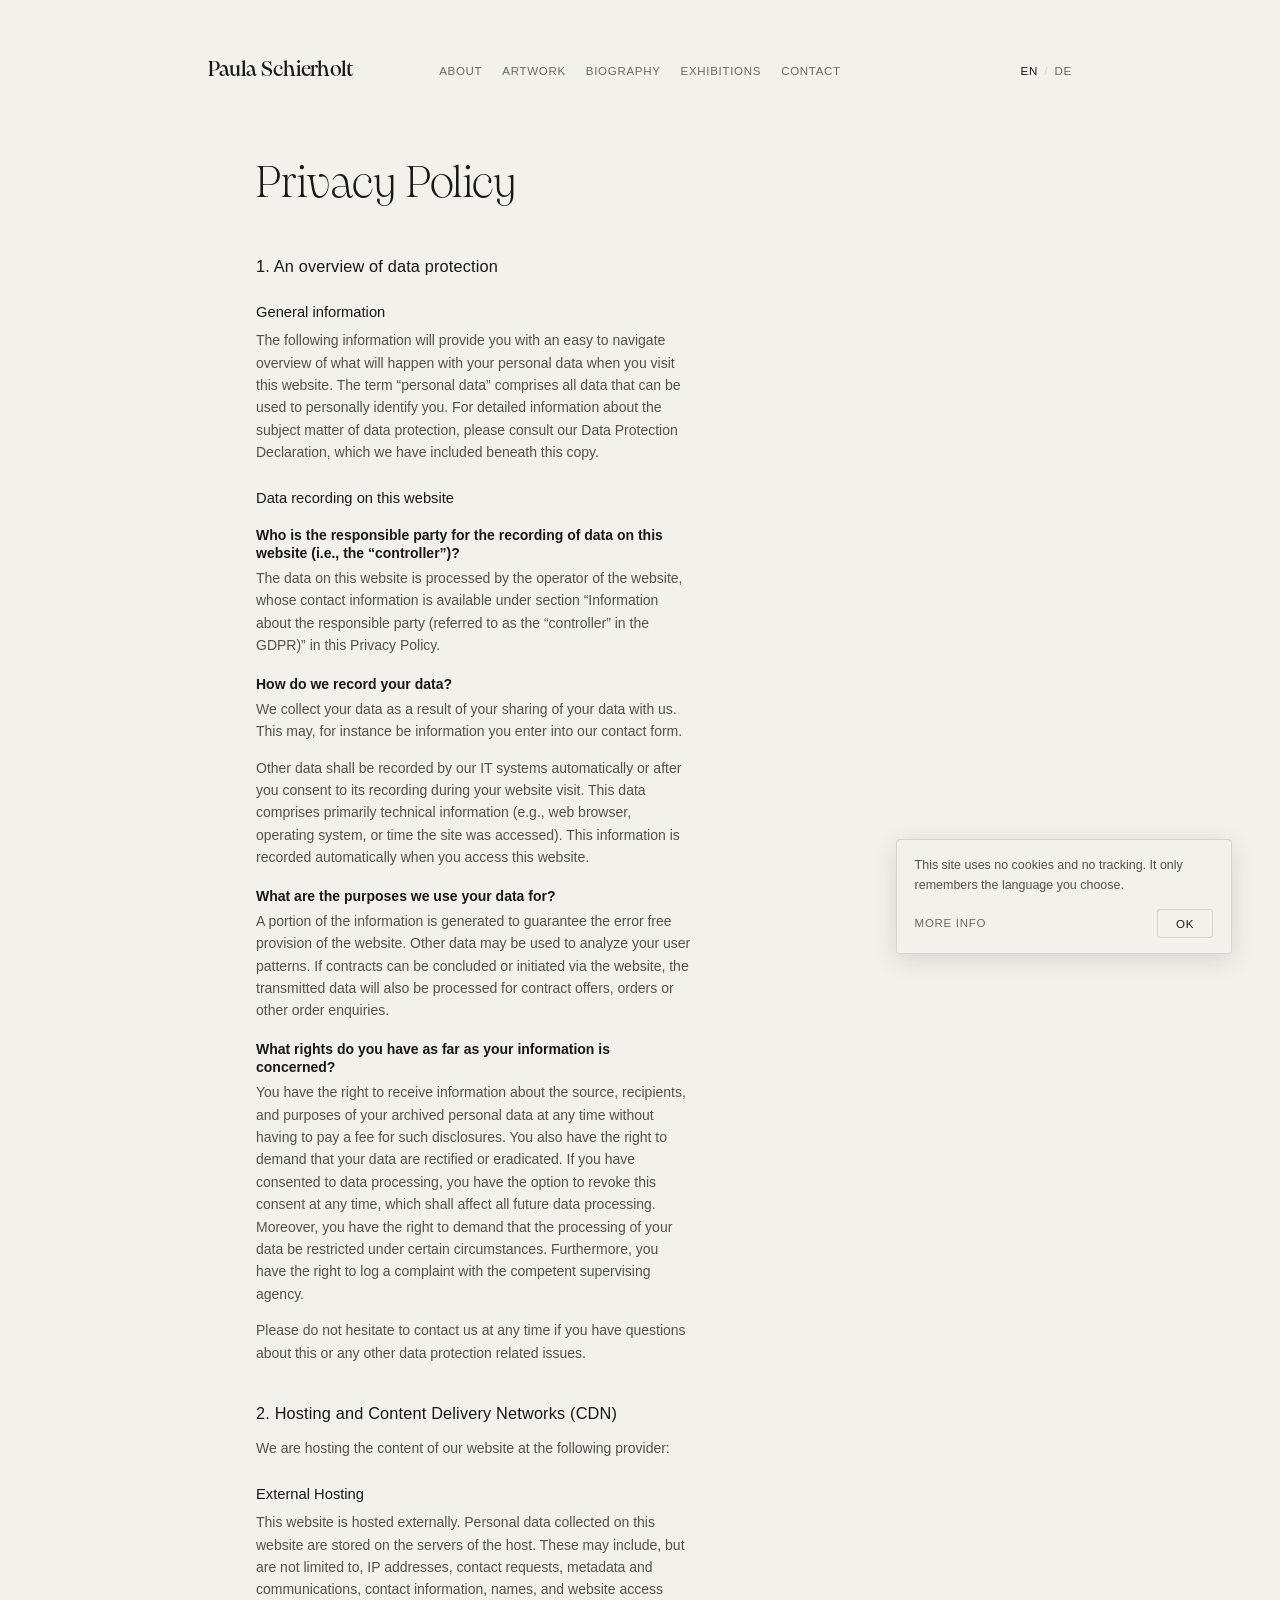
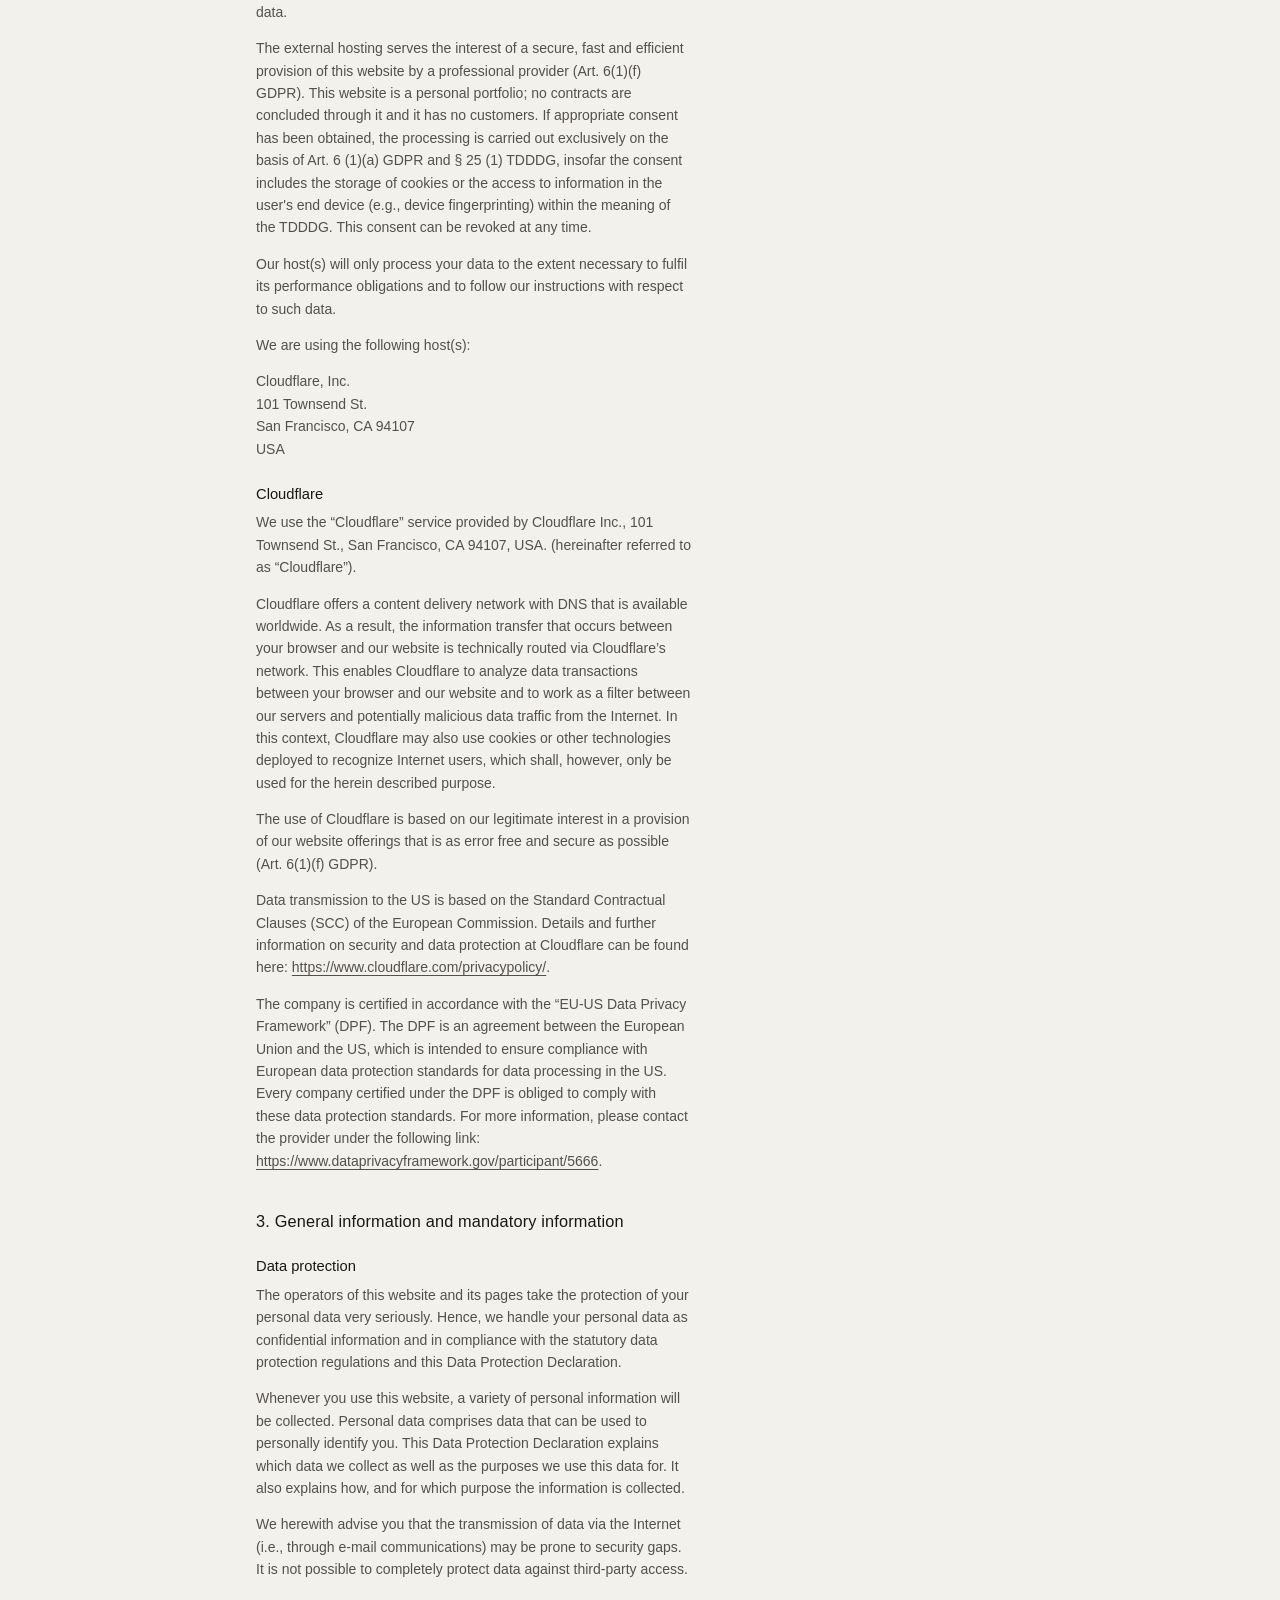
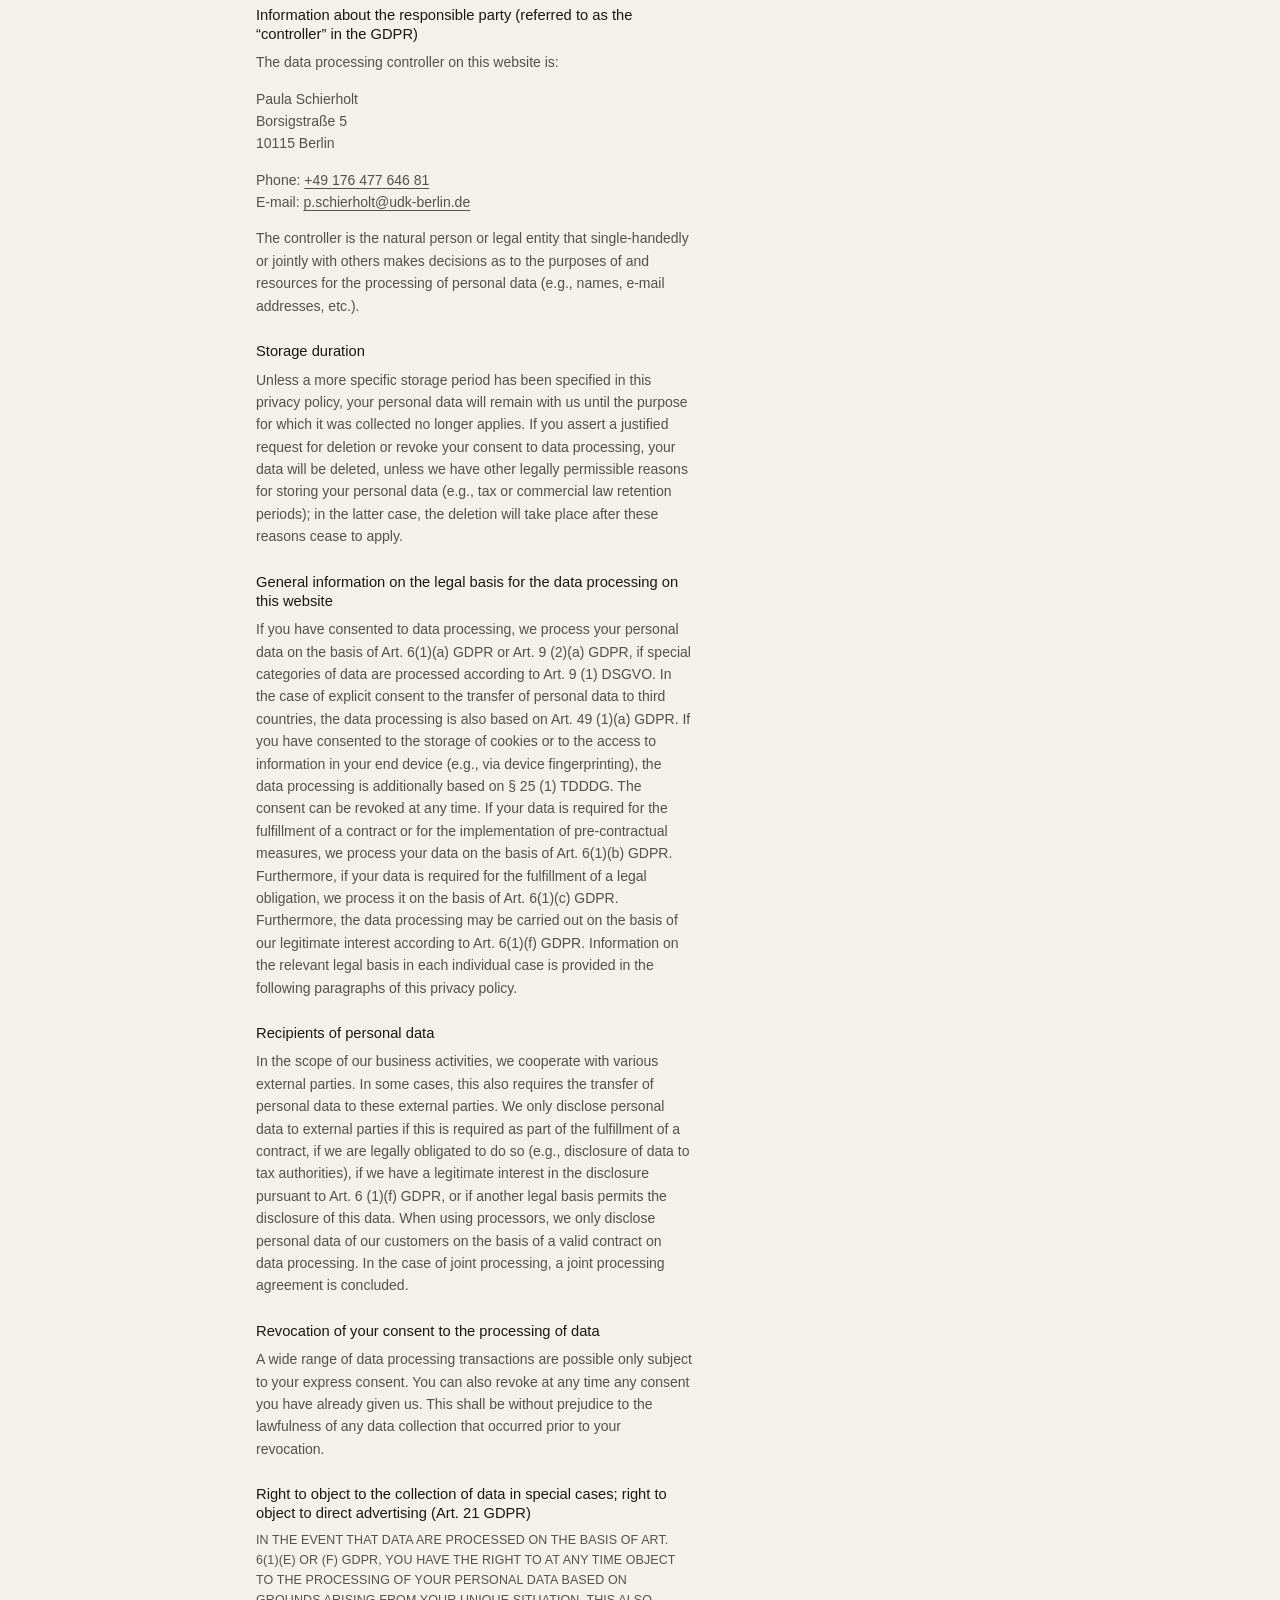
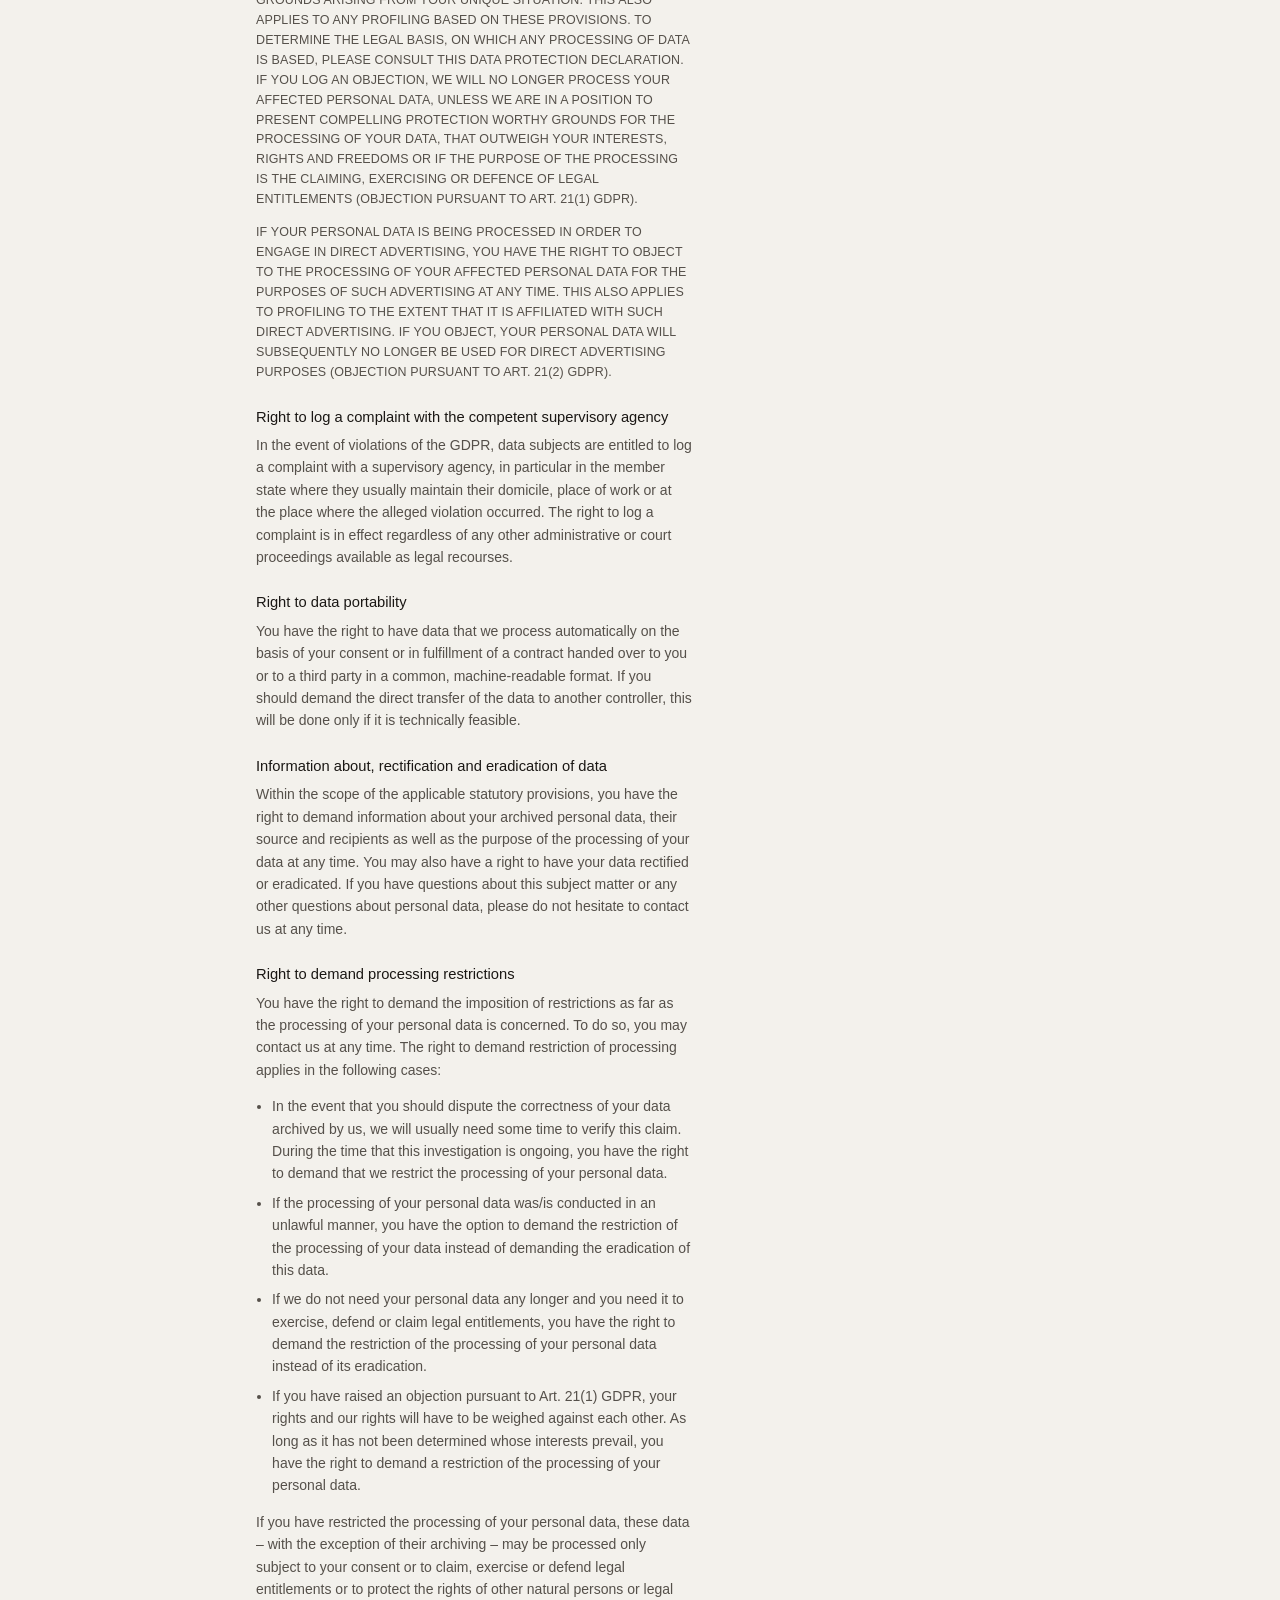
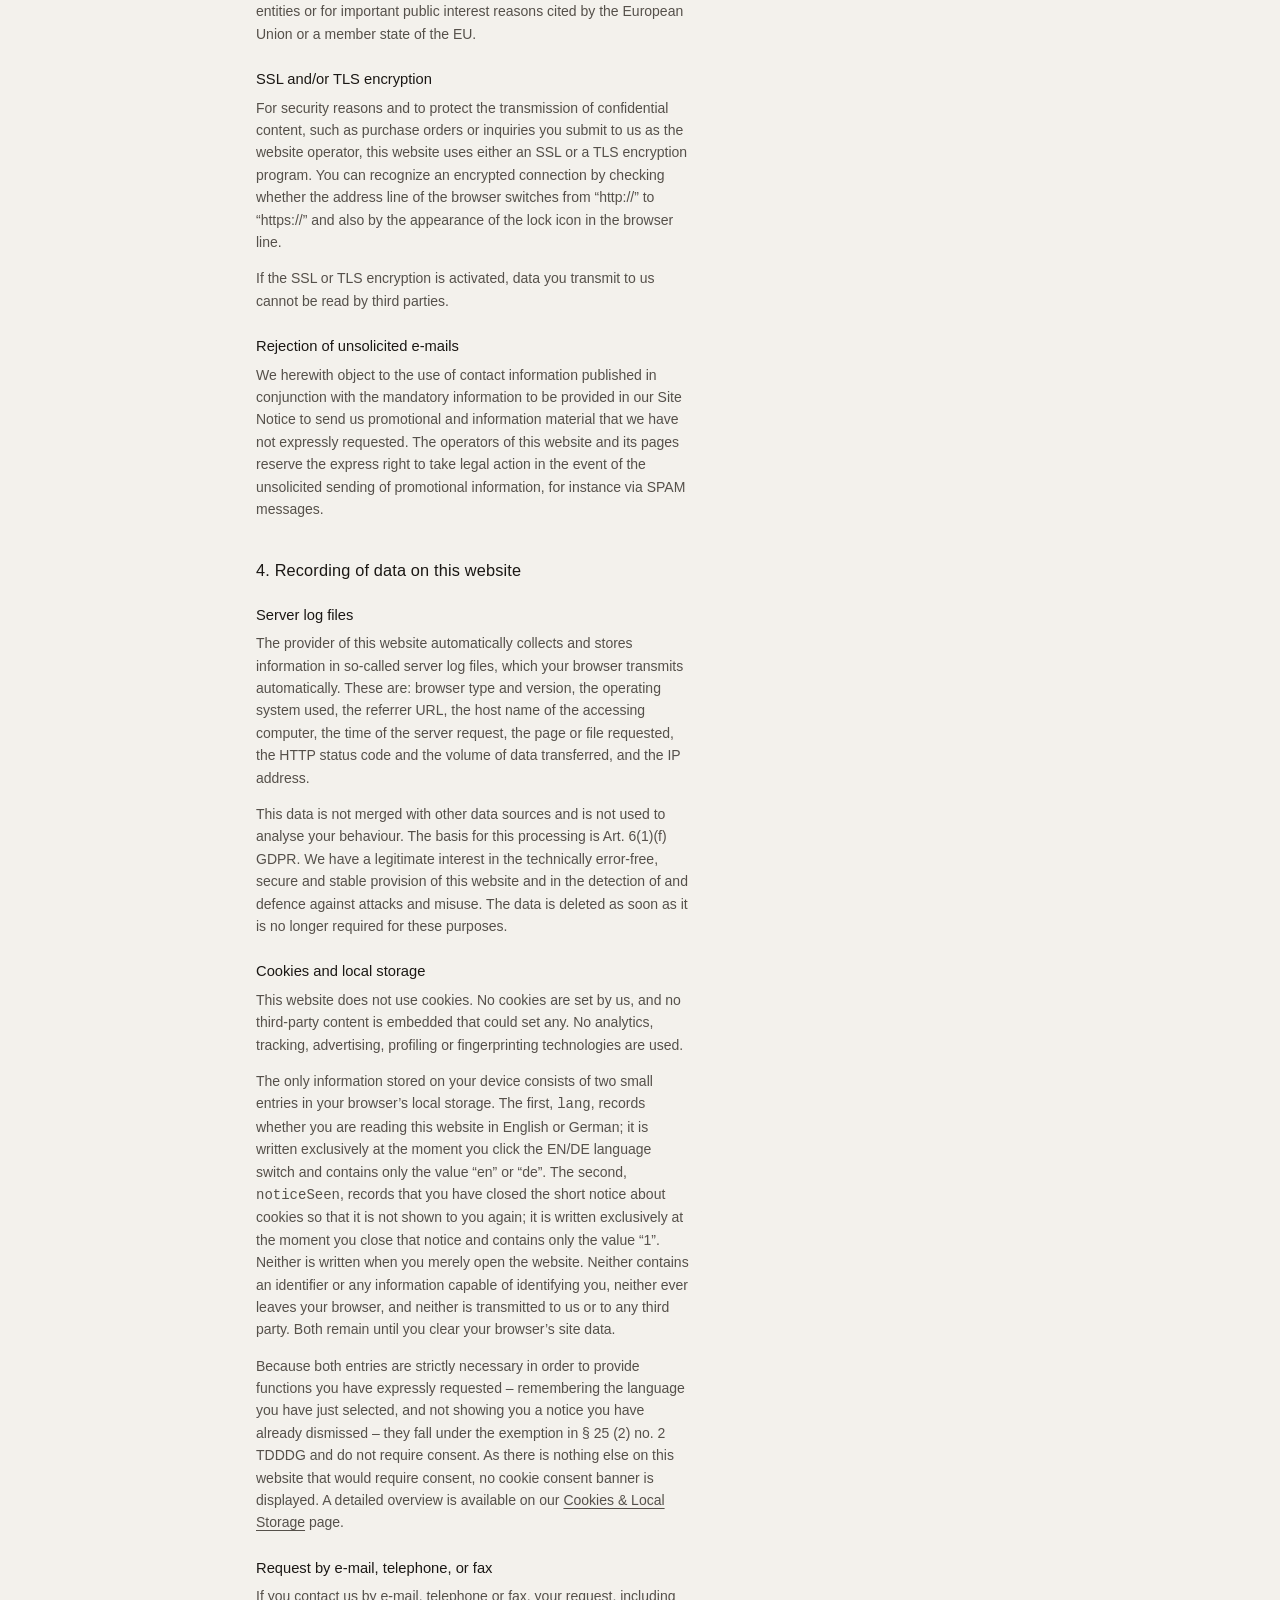
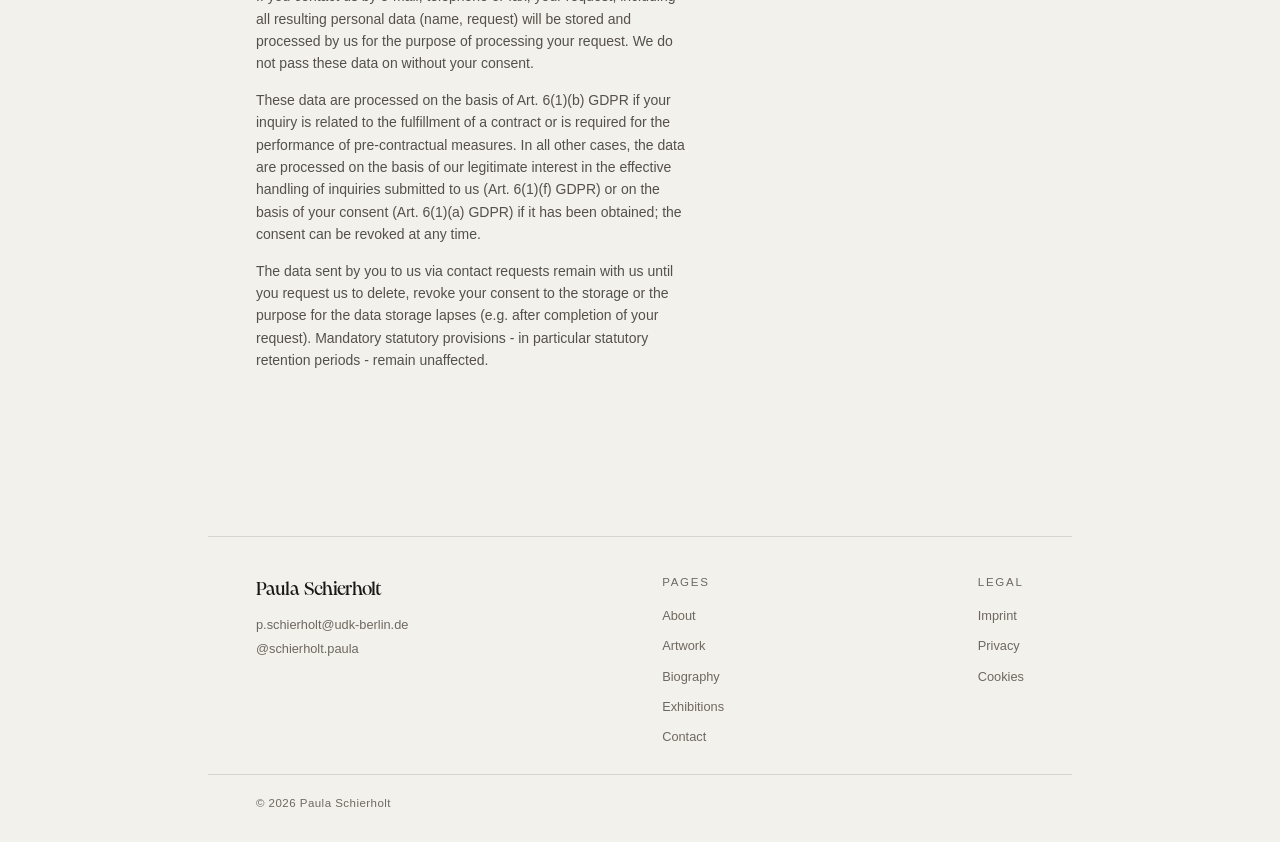
==== commit d85cb1f0: "Replace CCM19 consent tool with a self-hosted cookie notice The site loaded no third-party resources" ====
--- a/datenschutz.html
+++ b/datenschutz.html
@@ -3,11 +3,11 @@
 <head>
   <meta charset="UTF-8" />
   <meta name="viewport" content="width=device-width, initial-scale=1.0" />
-  <script src="https://cloud.ccm19.de/app.js?apiKey=cb6cbb3da9d852d2595743e646650ca99cc63d23a878b67e&amp;domain=6a995d5ade2b412a6d063142" referrerpolicy="origin"></script>
   <meta name="description" content="Privacy / Datenschutz — Paula Schierholt." />
   <meta name="robots" content="noindex" />
   <title>Datenschutz — Paula Schierholt</title>
-  <link rel="icon" href="assets/favicon.svg" type="image/svg+xml" />
+  <link rel="icon" type="image/png" sizes="32x32" href="assets/icon-32.png" />
+  <link rel="apple-touch-icon" sizes="180x180" href="assets/icon-180.png" />
   <link rel="stylesheet" href="css/style.css" />
 </head>
 <body>
@@ -44,7 +44,7 @@
           <h3>Data recording on this website</h3> <h4>Who is the responsible party for the recording of data on this website (i.e., the &ldquo;controller&rdquo;)?</h4> <p>The data on this website is processed by the operator of the website, whose contact information is available under section &ldquo;Information about the responsible party (referred to as the &ldquo;controller&rdquo; in the GDPR)&rdquo; in this Privacy Policy.</p> <h4>How do we record your data?</h4> <p>We collect your data as a result of your sharing of your data with us. This may, for instance be information you enter into our contact form.</p> <p>Other data shall be recorded by our IT systems automatically or after you consent to its recording during your website visit. This data comprises primarily technical information (e.g., web browser, operating system, or time the site was accessed). This information is recorded automatically when you access this website.</p> <h4>What are the purposes we use your data for?</h4> <p>A portion of the information is generated to guarantee the error free provision of the website. Other data may be used to analyze your user patterns. If contracts can be concluded or initiated via the website, the transmitted data will also be processed for contract offers, orders or other order enquiries.</p> <h4>What rights do you have as far as your information is concerned?</h4> <p>You have the right to receive information about the source, recipients, and purposes of your archived personal data at any time without having to pay a fee for such disclosures. You also have the right to demand that your data are rectified or eradicated. If you have consented to data processing, you have the option to revoke this consent at any time, which shall affect all future data processing. Moreover, you have the right to demand that the processing of your data be restricted under certain circumstances. Furthermore, you have the right to log a complaint with the competent supervising agency.</p> <p>Please do not hesitate to contact us at any time if you have questions about this or any other data protection related issues.</p>
           <h2>2. Hosting and Content Delivery Networks (CDN)</h2>
           <p>We are hosting the content of our website at the following provider:</p>
-          <h3>External Hosting</h3> <p>This website is hosted externally. Personal data collected on this website are stored on the servers of the host. These may include, but are not limited to, IP addresses, contact requests, metadata and communications, contract information, contact information, names, web page access, and other data generated through a web site.</p> <p>The external hosting serves the purpose of fulfilling the contract with our potential and existing customers (Art. 6(1)(b) GDPR) and in the interest of secure, fast, and efficient provision of our online services by a professional provider (Art. 6(1)(f) GDPR). If appropriate consent has been obtained, the processing is carried out exclusively on the basis of Art. 6 (1)(a) GDPR and &sect; 25 (1) TDDDG, insofar the consent includes the storage of cookies or the access to information in the user's end device (e.g., device fingerprinting) within the meaning of the TDDDG. This consent can be revoked at any time.</p> <p>Our host(s) will only process your data to the extent necessary to fulfil its performance obligations and to follow our instructions with respect to such data.</p> <p>We are using the following host(s):</p>
+          <h3>External Hosting</h3> <p>This website is hosted externally. Personal data collected on this website are stored on the servers of the host. These may include, but are not limited to, IP addresses, contact requests, metadata and communications, contact information, names, and website access data.</p> <p>The external hosting serves the interest of a secure, fast and efficient provision of this website by a professional provider (Art. 6(1)(f) GDPR). This website is a personal portfolio; no contracts are concluded through it and it has no customers. If appropriate consent has been obtained, the processing is carried out exclusively on the basis of Art. 6 (1)(a) GDPR and &sect; 25 (1) TDDDG, insofar the consent includes the storage of cookies or the access to information in the user's end device (e.g., device fingerprinting) within the meaning of the TDDDG. This consent can be revoked at any time.</p> <p>Our host(s) will only process your data to the extent necessary to fulfil its performance obligations and to follow our instructions with respect to such data.</p> <p>We are using the following host(s):</p>
           <p class="legal__address">Cloudflare, Inc.<br />
 101 Townsend St.<br />
 San Francisco, CA 94107<br />
@@ -71,7 +71,7 @@
           <h3>SSL and/or TLS encryption</h3> <p>For security reasons and to protect the transmission of confidential content, such as purchase orders or inquiries you submit to us as the website operator, this website uses either an SSL or a TLS encryption program. You can recognize an encrypted connection by checking whether the address line of the browser switches from &ldquo;http://&rdquo; to &ldquo;https://&rdquo; and also by the appearance of the lock icon in the browser line.</p> <p>If the SSL or TLS encryption is activated, data you transmit to us cannot be read by third parties.</p>
           <h3>Rejection of unsolicited e-mails</h3> <p>We herewith object to the use of contact information published in conjunction with the mandatory information to be provided in our Site Notice to send us promotional and information material that we have not expressly requested. The operators of this website and its pages reserve the express right to take legal action in the event of the unsolicited sending of promotional information, for instance via SPAM messages.</p>
           <h2>4. Recording of data on this website</h2>
-          <h3>Cookies</h3> <p>Our websites and pages use what the industry refers to as &ldquo;cookies.&rdquo; Cookies are small data packages that do not cause any damage to your device. They are either stored temporarily for the duration of a session (session cookies) or they are permanently archived on your device (permanent cookies). Session cookies are automatically deleted once you terminate your visit. Permanent cookies remain archived on your device until you actively delete them, or they are automatically eradicated by your web browser.</p> <p>Cookies can be issued by us (first-party cookies) or by third-party companies (so-called third-party cookies). Third-party cookies enable the integration of certain services of third-party companies into websites (e.g., cookies for handling payment services).</p> <p>Cookies have a variety of functions. Many cookies are technically essential since certain website functions would not work in the absence of these cookies (e.g., the shopping cart function or the display of videos). Other cookies may be used to analyze user behavior or for promotional purposes.</p> <p>Cookies, which are required for the performance of electronic communication transactions, for the provision of certain functions you want to use (e.g., for the shopping cart function) or those that are necessary for the optimization (required cookies) of the website (e.g., cookies that provide measurable insights into the web audience), shall be stored on the basis of Art. 6(1)(f) GDPR, unless a different legal basis is cited. The operator of the website has a legitimate interest in the storage of required cookies to ensure the technically error-free and optimized provision of the operator&rsquo;s services. If your consent to the storage of the cookies and similar recognition technologies has been requested, the processing occurs exclusively on the basis of the consent obtained (Art. 6(1)(a) GDPR and &sect; 25 (1) TDDDG); this consent may be revoked at any time.</p> <p>You have the option to set up your browser in such a manner that you will be notified any time cookies are placed and to permit the acceptance of cookies only in specific cases. You may also exclude the acceptance of cookies in certain cases or in general or activate the delete-function for the automatic eradication of cookies when the browser closes. If cookies are deactivated, the functions of this website may be limited.</p> <p>If other cookies and services are used on this website, you can find this information in this privacy policy.</p>
+          <h3>Server log files</h3> <p>The provider of this website automatically collects and stores information in so-called server log files, which your browser transmits automatically. These are: browser type and version, the operating system used, the referrer URL, the host name of the accessing computer, the time of the server request, the page or file requested, the HTTP status code and the volume of data transferred, and the IP address.</p> <p>This data is not merged with other data sources and is not used to analyse your behaviour. The basis for this processing is Art. 6(1)(f) GDPR. We have a legitimate interest in the technically error-free, secure and stable provision of this website and in the detection of and defence against attacks and misuse. The data is deleted as soon as it is no longer required for these purposes.</p> <h3>Cookies and local storage</h3> <p>This website does not use cookies. No cookies are set by us, and no third-party content is embedded that could set any. No analytics, tracking, advertising, profiling or fingerprinting technologies are used.</p> <p>The only information stored on your device consists of two small entries in your browser&rsquo;s local storage. The first, <code>lang</code>, records whether you are reading this website in English or German; it is written exclusively at the moment you click the EN/DE language switch and contains only the value &ldquo;en&rdquo; or &ldquo;de&rdquo;. The second, <code>noticeSeen</code>, records that you have closed the short notice about cookies so that it is not shown to you again; it is written exclusively at the moment you close that notice and contains only the value &ldquo;1&rdquo;. Neither is written when you merely open the website. Neither contains an identifier or any information capable of identifying you, neither ever leaves your browser, and neither is transmitted to us or to any third party. Both remain until you clear your browser&rsquo;s site data.</p> <p>Because both entries are strictly necessary in order to provide functions you have expressly requested &ndash; remembering the language you have just selected, and not showing you a notice you have already dismissed &ndash; they fall under the exemption in &sect; 25 (2) no. 2 TDDDG and do not require consent. As there is nothing else on this website that would require consent, no cookie consent banner is displayed. A detailed overview is available on our <a href="cookies.html">Cookies &amp; Local Storage</a> page.</p>
           <h3>Request by e-mail, telephone, or fax</h3> <p>If you contact us by e-mail, telephone or fax, your request, including all resulting personal data (name, request) will be stored and processed by us for the purpose of processing your request. We do not pass these data on without your consent.</p> <p>These data are processed on the basis of Art. 6(1)(b) GDPR if your inquiry is related to the fulfillment of a contract or is required for the performance of pre-contractual measures. In all other cases, the data are processed on the basis of our legitimate interest in the effective handling of inquiries submitted to us (Art. 6(1)(f) GDPR) or on the basis of your consent (Art. 6(1)(a) GDPR) if it has been obtained; the consent can be revoked at any time.</p> <p>The data sent by you to us via contact requests remain with us until you request us to delete, revoke your consent to the storage or the purpose for the data storage lapses (e.g. after completion of your request). Mandatory statutory provisions - in particular statutory retention periods - remain unaffected.</p>
         </div>
 
@@ -82,7 +82,7 @@
           <h3>Datenerfassung auf dieser Website</h3> <h4>Wer ist verantwortlich f&uuml;r die Datenerfassung auf dieser Website?</h4> <p>Die Datenverarbeitung auf dieser Website erfolgt durch den Websitebetreiber. Dessen Kontaktdaten k&ouml;nnen Sie dem Abschnitt &bdquo;Hinweis zur verantwortlichen Stelle&ldquo; in dieser Datenschutzerkl&auml;rung entnehmen.</p> <h4>Wie erfassen wir Ihre Daten?</h4> <p>Ihre Daten werden zum einen dadurch erhoben, dass Sie uns diese mitteilen. Hierbei kann es sich z.&nbsp;B. um Daten handeln, die Sie in ein Kontaktformular eingeben.</p> <p>Andere Daten werden automatisch oder nach Ihrer Einwilligung beim Besuch der Website durch unsere IT-Systeme erfasst. Das sind vor allem technische Daten (z.&nbsp;B. Internetbrowser, Betriebssystem oder Uhrzeit des Seitenaufrufs). Die Erfassung dieser Daten erfolgt automatisch, sobald Sie diese Website betreten.</p> <h4>Wof&uuml;r nutzen wir Ihre Daten?</h4> <p>Ein Teil der Daten wird erhoben, um eine fehlerfreie Bereitstellung der Website zu gew&auml;hrleisten. Andere Daten k&ouml;nnen zur Analyse Ihres Nutzerverhaltens verwendet werden. Sofern &uuml;ber die Website Vertr&auml;ge geschlossen oder angebahnt werden k&ouml;nnen, werden die &uuml;bermittelten Daten auch f&uuml;r Vertragsangebote, Bestellungen oder sonstige Auftragsanfragen verarbeitet.</p> <h4>Welche Rechte haben Sie bez&uuml;glich Ihrer Daten?</h4> <p>Sie haben jederzeit das Recht, unentgeltlich Auskunft &uuml;ber Herkunft, Empf&auml;nger und Zweck Ihrer gespeicherten personenbezogenen Daten zu erhalten. Sie haben au&szlig;erdem ein Recht, die Berichtigung oder L&ouml;schung dieser Daten zu verlangen. Wenn Sie eine Einwilligung zur Datenverarbeitung erteilt haben, k&ouml;nnen Sie diese Einwilligung jederzeit f&uuml;r die Zukunft widerrufen. Au&szlig;erdem haben Sie das Recht, unter bestimmten Umst&auml;nden die Einschr&auml;nkung der Verarbeitung Ihrer personenbezogenen Daten zu verlangen. Des Weiteren steht Ihnen ein Beschwerderecht bei der zust&auml;ndigen Aufsichtsbeh&ouml;rde zu.</p> <p>Hierzu sowie zu weiteren Fragen zum Thema Datenschutz k&ouml;nnen Sie sich jederzeit an uns wenden.</p>
           <h2>2. Hosting und Content Delivery Networks (CDN)</h2>
           <p>Wir hosten die Inhalte unserer Website bei folgendem Anbieter:</p>
-          <h3>Externes Hosting</h3> <p>Diese Website wird extern gehostet. Die personenbezogenen Daten, die auf dieser Website erfasst werden, werden auf den Servern des Hosters / der Hoster gespeichert. Hierbei kann es sich v.&nbsp;a. um IP-Adressen, Kontaktanfragen, Meta- und Kommunikationsdaten, Vertragsdaten, Kontaktdaten, Namen, Websitezugriffe und sonstige Daten, die &uuml;ber eine Website generiert werden, handeln.</p> <p>Das externe Hosting erfolgt zum Zwecke der Vertragserf&uuml;llung gegen&uuml;ber unseren potenziellen und bestehenden Kunden (Art. 6 Abs. 1 lit. b DSGVO) und im Interesse einer sicheren, schnellen und effizienten Bereitstellung unseres Online-Angebots durch einen professionellen Anbieter (Art. 6 Abs. 1 lit. f DSGVO). Sofern eine entsprechende Einwilligung abgefragt wurde, erfolgt die Verarbeitung ausschlie&szlig;lich auf Grundlage von Art. 6 Abs. 1 lit. a DSGVO und &sect; 25 Abs. 1 TDDDG, soweit die Einwilligung die Speicherung von Cookies oder den Zugriff auf Informationen im Endger&auml;t des Nutzers (z.&nbsp;B. Device-Fingerprinting) im Sinne des TDDDG umfasst. Die Einwilligung ist jederzeit widerrufbar.</p> <p>Unser(e) Hoster wird bzw. werden Ihre Daten nur insoweit verarbeiten, wie dies zur Erf&uuml;llung seiner Leistungspflichten erforderlich ist und unsere Weisungen in Bezug auf diese Daten befolgen.</p> <p>Wir setzen folgende(n) Hoster ein:</p>
+          <h3>Externes Hosting</h3> <p>Diese Website wird extern gehostet. Die personenbezogenen Daten, die auf dieser Website erfasst werden, werden auf den Servern des Hosters / der Hoster gespeichert. Hierbei kann es sich v.&nbsp;a. um IP-Adressen, Kontaktanfragen, Meta- und Kommunikationsdaten, Kontaktdaten, Namen und Websitezugriffe handeln.</p> <p>Das externe Hosting erfolgt im Interesse einer sicheren, schnellen und effizienten Bereitstellung dieser Website durch einen professionellen Anbieter (Art. 6 Abs. 1 lit. f DSGVO). Diese Website ist ein pers&ouml;nliches Portfolio; es werden dar&uuml;ber keine Vertr&auml;ge geschlossen und es gibt keine Kunden. Sofern eine entsprechende Einwilligung abgefragt wurde, erfolgt die Verarbeitung ausschlie&szlig;lich auf Grundlage von Art. 6 Abs. 1 lit. a DSGVO und &sect; 25 Abs. 1 TDDDG, soweit die Einwilligung die Speicherung von Cookies oder den Zugriff auf Informationen im Endger&auml;t des Nutzers (z.&nbsp;B. Device-Fingerprinting) im Sinne des TDDDG umfasst. Die Einwilligung ist jederzeit widerrufbar.</p> <p>Unser(e) Hoster wird bzw. werden Ihre Daten nur insoweit verarbeiten, wie dies zur Erf&uuml;llung seiner Leistungspflichten erforderlich ist und unsere Weisungen in Bezug auf diese Daten befolgen.</p> <p>Wir setzen folgende(n) Hoster ein:</p>
           <p class="legal__address">Cloudflare, Inc.<br />
 101 Townsend St.<br />
 San Francisco, CA 94107<br />
@@ -109,7 +109,7 @@
           <h3>SSL- bzw. TLS-Verschl&uuml;sselung</h3> <p>Diese Seite nutzt aus Sicherheitsgr&uuml;nden und zum Schutz der &Uuml;bertragung vertraulicher Inhalte, wie zum Beispiel Bestellungen oder Anfragen, die Sie an uns als Seitenbetreiber senden, eine SSL- bzw. TLS-Verschl&uuml;sselung. Eine verschl&uuml;sselte Verbindung erkennen Sie daran, dass die Adresszeile des Browsers von &bdquo;http://&ldquo; auf &bdquo;https://&ldquo; wechselt und an dem Schloss-Symbol in Ihrer Browserzeile.</p> <p>Wenn die SSL- bzw. TLS-Verschl&uuml;sselung aktiviert ist, k&ouml;nnen die Daten, die Sie an uns &uuml;bermitteln, nicht von Dritten mitgelesen werden.</p>
           <h3>Widerspruch gegen Werbe-E-Mails</h3> <p>Der Nutzung von im Rahmen der Impressumspflicht ver&ouml;ffentlichten Kontaktdaten zur &Uuml;bersendung von nicht ausdr&uuml;cklich angeforderter Werbung und Informationsmaterialien wird hiermit widersprochen. Die Betreiber der Seiten behalten sich ausdr&uuml;cklich rechtliche Schritte im Falle der unverlangten Zusendung von Werbeinformationen, etwa durch Spam-E-Mails, vor.</p>
           <h2>4. Datenerfassung auf dieser Website</h2>
-          <h3>Cookies</h3> <p>Unsere Internetseiten verwenden so genannte &bdquo;Cookies&ldquo;. Cookies sind kleine Datenpakete und richten auf Ihrem Endger&auml;t keinen Schaden an. Sie werden entweder vor&uuml;bergehend f&uuml;r die Dauer einer Sitzung (Session-Cookies) oder dauerhaft (permanente Cookies) auf Ihrem Endger&auml;t gespeichert. Session-Cookies werden nach Ende Ihres Besuchs automatisch gel&ouml;scht. Permanente Cookies bleiben auf Ihrem Endger&auml;t gespeichert, bis Sie diese selbst l&ouml;schen oder eine automatische L&ouml;schung durch Ihren Webbrowser erfolgt.</p> <p>Cookies k&ouml;nnen von uns (First-Party-Cookies) oder von Drittunternehmen stammen (sog. Third-Party-Cookies). Third-Party-Cookies erm&ouml;glichen die Einbindung bestimmter Dienstleistungen von Drittunternehmen innerhalb von Webseiten (z.&nbsp;B. Cookies zur Abwicklung von Zahlungsdienstleistungen).</p> <p>Cookies haben verschiedene Funktionen. Zahlreiche Cookies sind technisch notwendig, da bestimmte Webseitenfunktionen ohne diese nicht funktionieren w&uuml;rden (z.&nbsp;B. die Warenkorbfunktion oder die Anzeige von Videos). Andere Cookies k&ouml;nnen zur Auswertung des Nutzerverhaltens oder zu Werbezwecken verwendet werden.</p> <p>Cookies, die zur Durchf&uuml;hrung des elektronischen Kommunikationsvorgangs, zur Bereitstellung bestimmter, von Ihnen erw&uuml;nschter Funktionen (z.&nbsp;B. f&uuml;r die Warenkorbfunktion) oder zur Optimierung der Website (z.&nbsp;B. Cookies zur Messung des Webpublikums) erforderlich sind (notwendige Cookies), werden auf Grundlage von Art. 6 Abs. 1 lit. f DSGVO gespeichert, sofern keine andere Rechtsgrundlage angegeben wird. Der Websitebetreiber hat ein berechtigtes Interesse an der Speicherung von notwendigen Cookies zur technisch fehlerfreien und optimierten Bereitstellung seiner Dienste. Sofern eine Einwilligung zur Speicherung von Cookies und vergleichbaren Wiedererkennungstechnologien abgefragt wurde, erfolgt die Verarbeitung ausschlie&szlig;lich auf Grundlage dieser Einwilligung (Art. 6 Abs. 1 lit. a DSGVO und &sect; 25 Abs. 1 TDDDG); die Einwilligung ist jederzeit widerrufbar.</p> <p>Sie k&ouml;nnen Ihren Browser so einstellen, dass Sie &uuml;ber das Setzen von Cookies informiert werden und Cookies nur im Einzelfall erlauben, die Annahme von Cookies f&uuml;r bestimmte F&auml;lle oder generell ausschlie&szlig;en sowie das automatische L&ouml;schen der Cookies beim Schlie&szlig;en des Browsers aktivieren. Bei der Deaktivierung von Cookies kann die Funktionalit&auml;t dieser Website eingeschr&auml;nkt sein.</p> <p>Sofern weitere Cookies und Dienste auf dieser Website eingesetzt werden, k&ouml;nnen Sie dies dieser Datenschutzerkl&auml;rung entnehmen.</p>
+          <h3>Server-Log-Dateien</h3> <p>Der Provider dieser Website erhebt und speichert automatisch Informationen in so genannten Server-Log-Dateien, die Ihr Browser automatisch &uuml;bermittelt. Dies sind: Browsertyp und Browserversion, verwendetes Betriebssystem, Referrer URL, Hostname des zugreifenden Rechners, Uhrzeit der Serveranfrage, die aufgerufene Seite oder Datei, HTTP-Statuscode und &uuml;bertragene Datenmenge sowie die IP-Adresse.</p> <p>Eine Zusammenf&uuml;hrung dieser Daten mit anderen Datenquellen oder eine Auswertung Ihres Verhaltens findet nicht statt. Grundlage f&uuml;r die Verarbeitung ist Art. 6 Abs. 1 lit. f DSGVO. Wir haben ein berechtigtes Interesse an der technisch fehlerfreien, sicheren und stabilen Bereitstellung dieser Website sowie an der Erkennung und Abwehr von Angriffen und Missbrauch. Die Daten werden gel&ouml;scht, sobald sie f&uuml;r diese Zwecke nicht mehr erforderlich sind.</p> <h3>Cookies und lokale Speicherung</h3> <p>Diese Website verwendet keine Cookies. Es werden weder von uns Cookies gesetzt noch Inhalte Dritter eingebunden, die Cookies setzen k&ouml;nnten. Technologien zur Analyse, zum Tracking, zur Werbung, zur Profilbildung oder zum Fingerprinting werden nicht eingesetzt.</p> <p>Die einzigen auf Ihrem Endger&auml;t gespeicherten Informationen sind zwei kleine Eintr&auml;ge im lokalen Speicher (Local Storage) Ihres Browsers. Der erste, <code>lang</code>, h&auml;lt fest, ob Sie diese Website auf Deutsch oder Englisch lesen; er wird ausschlie&szlig;lich in dem Moment geschrieben, in dem Sie auf den Sprachumschalter EN/DE klicken, und enth&auml;lt lediglich den Wert &bdquo;en&ldquo; oder &bdquo;de&ldquo;. Der zweite, <code>noticeSeen</code>, h&auml;lt fest, dass Sie den kurzen Hinweis zu Cookies geschlossen haben, damit er Ihnen nicht erneut angezeigt wird; er wird ausschlie&szlig;lich beim Schlie&szlig;en dieses Hinweises geschrieben und enth&auml;lt lediglich den Wert &bdquo;1&ldquo;. Keiner von beiden wird geschrieben, wenn Sie die Website blo&szlig; aufrufen. Keiner enth&auml;lt eine Kennung oder eine Information, die Sie identifizieren k&ouml;nnte, keiner verl&auml;sst Ihren Browser, und keiner wird an uns oder an Dritte &uuml;bermittelt. Beide bleiben gespeichert, bis Sie die Websitedaten in Ihrem Browser l&ouml;schen.</p> <p>Da beide Eintr&auml;ge unbedingt erforderlich sind, um von Ihnen ausdr&uuml;cklich gew&uuml;nschte Funktionen bereitzustellen &ndash; das Merken der soeben gew&auml;hlten Sprache und das Nichtmehranzeigen eines bereits geschlossenen Hinweises &ndash;, fallen sie unter die Ausnahme des &sect; 25 Abs. 2 Nr. 2 TDDDG und bedürfen keiner Einwilligung. Da es auf dieser Website auch sonst nichts gibt, was einer Einwilligung bed&uuml;rfte, wird kein Cookie-Einwilligungsbanner angezeigt. Eine ausf&uuml;hrliche &Uuml;bersicht finden Sie auf unserer Seite <a href="cookies.html">Cookies &amp; lokale Speicherung</a>.</p>
           <h3>Anfrage per E-Mail, Telefon oder Telefax</h3> <p>Wenn Sie uns per E-Mail, Telefon oder Telefax kontaktieren, wird Ihre Anfrage inklusive aller daraus hervorgehenden personenbezogenen Daten (Name, Anfrage) zum Zwecke der Bearbeitung Ihres Anliegens bei uns gespeichert und verarbeitet. Diese Daten geben wir nicht ohne Ihre Einwilligung weiter.</p> <p>Die Verarbeitung dieser Daten erfolgt auf Grundlage von Art. 6 Abs. 1 lit. b DSGVO, sofern Ihre Anfrage mit der Erf&uuml;llung eines Vertrags zusammenh&auml;ngt oder zur Durchf&uuml;hrung vorvertraglicher Ma&szlig;nahmen erforderlich ist. In allen &uuml;brigen F&auml;llen beruht die Verarbeitung auf unserem berechtigten Interesse an der effektiven Bearbeitung der an uns gerichteten Anfragen (Art. 6 Abs. 1 lit. f DSGVO) oder auf Ihrer Einwilligung (Art. 6 Abs. 1 lit. a DSGVO) sofern diese abgefragt wurde; die Einwilligung ist jederzeit widerrufbar.</p> <p>Die von Ihnen an uns per Kontaktanfragen &uuml;bersandten Daten verbleiben bei uns, bis Sie uns zur L&ouml;schung auffordern, Ihre Einwilligung zur Speicherung widerrufen oder der Zweck f&uuml;r die Datenspeicherung entf&auml;llt (z.&nbsp;B. nach abgeschlossener Bearbeitung Ihres Anliegens). Zwingende gesetzliche Bestimmungen &ndash; insbesondere gesetzliche Aufbewahrungsfristen &ndash; bleiben unber&uuml;hrt.</p>
         </div>
 
@@ -139,6 +139,7 @@
         <ul>
           <li><a href="impressum.html"><span class="lang-en">Imprint</span><span class="lang-de">Impressum</span></a></li>
           <li><a href="datenschutz.html"><span class="lang-en">Privacy</span><span class="lang-de">Datenschutz</span></a></li>
+          <li><a href="cookies.html"><span class="lang-en">Cookies</span><span class="lang-de">Cookies</span></a></li>
         </ul>
       </nav>
     </div>
@@ -146,6 +147,19 @@
     <p class="site-footer__copy">&copy; <span id="year"></span> Paula Schierholt</p>
   </footer>
 
+  <!-- Cookie notice: informational only. This site sets no cookies and asks for
+       no consent, because none is required. Revealed by main.js when unseen. -->
+  <aside class="cookie-note" id="cookie-note" aria-label="Cookie information" hidden>
+    <p class="cookie-note__text">
+      <span class="lang-en">This site uses no cookies and no tracking. It only remembers the language you choose.</span>
+      <span class="lang-de">Diese Website verwendet keine Cookies und kein Tracking. Sie merkt sich nur die von Ihnen gewählte Sprache.</span>
+    </p>
+    <div class="cookie-note__actions">
+      <a class="cookie-note__link" href="cookies.html"><span class="lang-en">More info</span><span class="lang-de">Mehr erfahren</span></a>
+      <button type="button" class="cookie-note__btn"><span class="lang-en">OK</span><span class="lang-de">OK</span></button>
+    </div>
+  </aside>
+
   <script src="js/main.js"></script>
 </body>
 </html>
--- a/css/style.css
+++ b/css/style.css
@@ -50,7 +50,7 @@
   --color-bg: #f3f1ec;
   --color-fg: #1a1714;
   --color-soft: #55504a;          /* subtle body-text colour */
-  --color-muted: #948d82;
+  --color-muted: #6e6860;         /* darkened for WCAG AA contrast on paper */
   --color-line: rgba(26, 23, 20, 0.13);
 
   --font: "Helvetica Neue", Helvetica, Arial, "Segoe UI", Roboto, sans-serif;
@@ -181,9 +181,11 @@
   display: flex;
   align-items: baseline;
   gap: 0.4rem;
-  font-family: var(--font-title);
-  font-size: 0.78rem;
-  letter-spacing: 0.13em;
+  font-family: var(--font);          /* match the header nav headings */
+  font-size: 0.72rem;
+  font-weight: 400;
+  letter-spacing: 0.06em;
+  text-transform: uppercase;
 }
 .lang-btn {
   appearance: none;
@@ -206,6 +208,7 @@
   width: 100%;
   max-width: var(--max-width);
   margin-inline: auto;
+  margin-bottom: clamp(2.5rem, 6vw, 5rem);   /* breathing room before the footer */
   padding-inline: var(--gutter);
 }
 
@@ -264,12 +267,12 @@
   bottom: clamp(1rem, 3vh, 2.5rem);
   z-index: 1;
   transform: translateX(-50%);
-  color: var(--color-muted);
+  color: var(--color-soft);
   transition: color 0.2s ease;
 }
 .cover__scroll:hover,
 .cover__scroll:focus-visible { color: var(--color-fg); }
-.cover__scroll svg { display: block; animation: scrollHint 1.8s ease-in-out infinite; }
+.cover__scroll svg { display: block; stroke-width: 1.8; animation: scrollHint 1.8s ease-in-out infinite; }
 @keyframes scrollHint {
   0%, 100% { transform: translateY(0); }
   50% { transform: translateY(0.3rem); }
@@ -302,6 +305,15 @@
   text-transform: uppercase;
   color: var(--color-soft);
 }
+/* Legal pages use <h1> here — give it the weight of a real page title */
+h1.section__title {
+  font-family: var(--font-title);
+  font-size: clamp(1.75rem, 5vw, 2.75rem);
+  font-weight: 300;
+  letter-spacing: 0.01em;
+  text-transform: none;
+  color: var(--color-fg);
+}
 
 /* About --------------------------------------------------------------------- */
 .about {
@@ -316,9 +328,7 @@
   max-width: var(--measure);
   font-size: var(--text);
   color: var(--color-soft);
-  text-align: justify;
-  hyphens: auto;
-  -webkit-hyphens: auto;
+  text-align: left;   /* ragged-right reads cleaner than justified in a narrow measure */
 }
 .about__text p { margin: 0; }
 
@@ -783,223 +793,104 @@
   *, *::before, *::after { transition: none !important; animation: none !important; }
   [data-parallax] { transform: none !important; }
 }
-/* CCM19 cookie notice + settings panel — compact, subtle, on-brand -------- */
-/* Two separate modals share one look: #ccm-widget is the small corner notice,
-   #ccm-control-panel is the centered settings dialog (opened via "Settings").
-   Both are styled together so fonts, palette, borders and buttons match. */
-
-/* Shared card surface */
-#ccm-widget .ccm-modal-inner,
-#ccm-control-panel .ccm-modal-inner {
-  background: var(--color-bg) !important;
-  color: var(--color-fg) !important;
-  border: 1px solid var(--color-line) !important;
-  border-radius: 4px !important;
-  box-shadow: 0 0.6rem 2.2rem rgba(20, 20, 24, 0.16) !important;
-  font-family: var(--font) !important;
-  overflow: auto !important;
-}
-
-/* Notice: pinned to the bottom-right corner */
-#ccm-widget .ccm-modal-inner {
-  position: fixed !important;
-  top: auto !important;
-  left: auto !important;
-  right: clamp(0.75rem, 2vw, 1.5rem) !important;
-  bottom: clamp(0.75rem, 2vw, 1.5rem) !important;
-  transform: none !important;
-  margin: 0 !important;
-  width: min(27rem, calc(100vw - 1.5rem)) !important;
-  max-width: 27rem !important;
-  max-height: calc(100vh - 3rem) !important;
-  padding: 0.7rem 0.85rem !important;
-}
-
-/* Settings dialog: centered card, a little wider for the toggle list */
-#ccm-control-panel .ccm-modal-inner {
-  width: min(30rem, calc(100vw - 2rem)) !important;
-  max-width: 30rem !important;
-  max-height: calc(100vh - 3rem) !important;
-  padding: 0.9rem 1rem !important;
-}
-
-/* Titles (notice + settings) */
-#ccm-widget .ccm-widget--title,
-#ccm-widget .ccm--h1,
-#ccm-control-panel .ccm-modal--title,
-#ccm-control-panel .ccm--h1 {
-  font-family: var(--font) !important;
-  font-size: 0.78rem !important;
-  font-weight: 600 !important;
-  line-height: 1.3 !important;
-  letter-spacing: 0 !important;
-  margin: 0 0 0.25rem !important;
-  color: var(--color-fg) !important;
-}
-
-/* Body copy, sublines, purpose descriptions */
-#ccm-widget .ccm-widget--text,
-#ccm-widget .ccm-widget--introduction,
-#ccm-widget .ccm-widget--text .ccm--p,
-#ccm-control-panel .ccm-modal--subline,
-#ccm-control-panel .ccm-modal--subline .ccm--p,
-#ccm-control-panel .ccm-control-panel--purpose--description,
-#ccm-control-panel [class*="shortdesc"] {
-  font-family: var(--font) !important;
-  font-size: 0.68rem !important;
-  line-height: 1.4 !important;
-  color: var(--color-soft) !important;
-}
-
-/* Purpose names sit a touch stronger; compact list rows + on-brand switch */
-#ccm-control-panel [id*="control-panel--name"],
-#ccm-control-panel .ccm-control-panel--purpose label {
-  font-family: var(--font) !important;
-  font-size: 0.68rem !important;
-  color: var(--color-fg) !important;
-}
-#ccm-control-panel .ccm-control-panel--purposes { margin: 0.3rem 0 0 !important; }
-#ccm-control-panel .ccm-control-panel--purpose {
-  padding: 0.5rem 0 !important;
-  border-top: 1px solid var(--color-line) !important;
-}
-#ccm-control-panel .ccm-checkbox-type--switch { accent-color: var(--color-fg) !important; }
-
-/* Button rows: one line when there's room, wrapping only on very narrow screens.
-   (The panel footer is split into a button row + a separate links sub-footer.) */
-#ccm-widget .ccm-widget--buttons,
-#ccm-control-panel .ccm--action-buttons,
-#ccm-control-panel .ccm-modal--footer:not(.ccm-link-container-sub-footer) {
-  display: flex !important;
-  flex-wrap: wrap !important;
-  align-items: center !important;
-  gap: 0.35rem !important;
-  margin-top: 0.55rem !important;
-}
-/* One consistent paper surface for the whole dialog. CCM defaults header/body/
-   footer to #fff (and adds a body border), which split the card into white +
-   grey zones — override so it reads as a single normal box. */
-#ccm-control-panel .ccm-modal--header,
-#ccm-control-panel .ccm-modal--body,
-#ccm-control-panel .ccm-modal--footer {
-  background: var(--color-bg) !important;
-  border-bottom: 0 !important;
-}
-#ccm-control-panel .ccm-modal--header { margin: 0 !important; padding: 0 !important; }
-/* Reorder the body so the bulk actions sit BELOW the choice list; trim padding. */
-#ccm-control-panel .ccm-modal--body {
-  display: flex !important;
-  flex-direction: column !important;
-  padding: 0 !important;
-}
-#ccm-control-panel .ccm-control-panel--purposes { order: 1 !important; margin: 0.6rem 0 0 !important; }
-/* Withdraw / Select all / Deselect all — under the choices, compact, divided off */
-#ccm-control-panel .ccm--action-buttons {
-  order: 2 !important;
-  margin: 0 !important;
-  padding: 0.6rem 0 !important;
-  border-top: 1px solid var(--color-line) !important;
-}
-#ccm-control-panel .ccm--action-buttons .ccm--spacer-1 { flex: 1 1 auto !important; }
-/* Primary actions (Cancel / Save / Accept all): in the same field, equal space
-   above and below the row. */
-#ccm-control-panel .ccm-modal--footer:not(.ccm-link-container-sub-footer) {
-  padding: 0.8rem 0 !important;
-  border-top: 1px solid var(--color-line) !important;
-}
-/* Links sub-footer (legal links + powered-by): quiet meta row, no divider */
-#ccm-control-panel .ccm-modal--footer.ccm-link-container-sub-footer {
-  display: flex !important;
-  flex-wrap: wrap !important;
-  align-items: center !important;
-  justify-content: space-between !important;
-  gap: 0.3rem 1rem !important;
-  margin: 0 !important;
-  padding: 0.55rem 0 0 !important;
-  border-top: 0 !important;
-}
-/* Category-row symbols on one line: toggle, info (?) and chevron vertically
-   aligned (CCM offsets them by different amounts). */
-#ccm-control-panel .ccm-control-panel--purpose input.ccm-checkbox-type--switch.ccm-checkbox-align--right { top: 3px !important; }
-#ccm-control-panel .ccm-control-panel--purpose .ccm-info-button { top: 1px !important; }
-#ccm-control-panel .ccm-control-panel--purpose > .ccm--tree-node-toggle { top: 0 !important; align-self: flex-start !important; }
-
-/* Every action button — notice + panel top actions + panel footer — one shared look */
-#ccm-widget .ccm-widget--buttons button,
-#ccm-control-panel .ccm--action-buttons button,
-#ccm-control-panel .ccm-modal--footer button {
-  font-family: var(--font) !important;
-  font-size: 0.62rem !important;
-  font-weight: 500 !important;
-  letter-spacing: 0.02em !important;
-  line-height: 1.2 !important;
-  padding: 0.4rem 0.55rem !important;
-  white-space: nowrap !important;
-  border-radius: 3px !important;
-  border: 1px solid var(--color-line) !important;
-  background: transparent !important;
-  color: var(--color-fg) !important;
-  cursor: pointer !important;
-}
-/* Full-width, equal-size buttons for the notice row and the panel footer actions */
-#ccm-widget .ccm-widget--buttons button,
-#ccm-control-panel .ccm-modal--footer button {
-  flex: 1 1 auto !important;
-  min-width: 0 !important;
-}
-/* The panel's top actions stay compact (not stretched full width) */
-#ccm-control-panel .ccm--action-buttons button { flex: 0 0 auto !important; }
-/* All buttons share one colour — no filled "primary", uniform across both boxes. */
-
-/* Hide CCM19's own language switcher: it renders as a large, misaligned native
-   <select> above the title. The site has its own EN/DE toggle and the banner
-   already follows the site language, so this in-banner control is redundant. */
-#ccm-widget .ccm-widget--language-switch,
-#ccm-control-panel .ccm-widget--language-switch { display: none !important; }
-
-/* Notice meta footer (legal links, language, powered-by) */
-#ccm-widget .ccm-modal--footer {
-  padding: 0.4rem 0 0 !important;
-  margin-top: 0.45rem !important;
-  background: transparent !important;
-  border-top: 1px solid var(--color-line) !important;
-}
-#ccm-widget .ccm-modal--footer,
-#ccm-widget .ccm-modal--footer a,
-#ccm-widget .ccm-powered-by,
-#ccm-widget .ccm-widget--language-select,
-#ccm-control-panel .ccm-powered-by,
-#ccm-control-panel .ccm-link-container a { font-size: 0.62rem !important; }
-
-/* "Change cookie consent" summoner — pinned to the bottom-right corner, the
-   same corner the notice box appears in. Shown by CCM19 after a consent choice.
-   The icon image is a complete badge; the container + icon must be the SAME size,
-   otherwise CCM19's box-shadow on the link peeks out past the icon as a stray box. */
-.ccm-settings-summoner {
-  position: fixed !important;
-  right: clamp(0.75rem, 2vw, 1.5rem) !important;
-  bottom: clamp(0.75rem, 2vw, 1.5rem) !important;
-  left: auto !important;
-  top: auto !important;
-  width: 2.75rem !important;
-  height: 2.75rem !important;
-  z-index: 40 !important;
-}
-/* A proper filled box (on-brand paper card) with the icon centred inside it */
-.ccm-settings-summoner--link {
-  display: flex !important;
-  align-items: center !important;
-  justify-content: center !important;
-  margin: 0 !important;
-  padding: 0 !important;
-  background: var(--color-bg) !important;
-  border: 1px solid var(--color-line) !important;
-  border-radius: 6px !important;
-  box-shadow: 0 0.3rem 1rem rgba(20, 20, 24, 0.18) !important;
-}
-.ccm-settings-summoner--icon,
-.ccm-settings-summoner--link img {
-  width: 68% !important;
-  height: 68% !important;
-  display: block !important;
-}
+
+/* Cookies page — lede + storage inventory table ----------------------------- */
+.legal__lede {
+  max-width: var(--measure);
+  margin: 0 0 2em;
+  font-size: 1rem;
+  line-height: 1.6;
+  color: var(--color-fg);
+}
+.datatable-wrap {
+  /* Tabular data reads badly squeezed into the prose measure, so let it use the
+     full content column; still scrolls inside itself on narrow screens. */
+  width: min(44rem, calc(100vw - 2 * var(--gutter)));
+  overflow-x: auto;              /* wide table scrolls itself; page never does */
+  margin: 0 0 1.4em;
+  border: 1px solid var(--color-line);
+}
+.datatable {
+  width: 100%;
+  min-width: 32rem;
+  border-collapse: collapse;
+  font-size: var(--text-small);
+  text-align: left;
+}
+.datatable th,
+.datatable td {
+  padding: 0.7rem 0.85rem;
+  vertical-align: top;
+  border-bottom: 1px solid var(--color-line);
+}
+.datatable tbody tr:last-child td { border-bottom: 0; }
+.datatable th {
+  font-weight: 400;
+  font-size: 0.68rem;
+  letter-spacing: 0.08em;
+  text-transform: uppercase;
+  color: var(--color-muted);
+  white-space: nowrap;
+}
+.datatable td { color: var(--color-soft); }
+.datatable code {
+  font-family: ui-monospace, SFMono-Regular, Menlo, Consolas, monospace;
+  font-size: 0.92em;
+  color: var(--color-fg);
+}
+
+/* Cookie notice — informational only, never a consent gate ------------------ */
+.cookie-note {
+  position: fixed;
+  right: var(--gutter);
+  bottom: var(--gutter);
+  z-index: 60;
+  width: min(21rem, calc(100vw - 2 * var(--gutter)));
+  padding: 1rem 1.1rem 0.95rem;
+  background: var(--color-bg);
+  border: 1px solid var(--color-line);
+  border-radius: 4px;
+  box-shadow: 0 0.4rem 1.5rem rgba(26, 23, 20, 0.12);
+  color: var(--color-soft);
+  font-size: var(--text-small);
+  line-height: 1.55;
+}
+.cookie-note[hidden] { display: none; }
+.cookie-note__text { margin: 0 0 0.9rem; }
+.cookie-note__actions {
+  display: flex;
+  align-items: center;
+  justify-content: space-between;
+  gap: 1rem;
+}
+.cookie-note__link,
+.cookie-note__btn {
+  font-family: var(--font);
+  font-size: 0.72rem;
+  font-weight: 400;
+  letter-spacing: 0.06em;
+  text-transform: uppercase;
+}
+.cookie-note__link { color: var(--color-muted); }
+.cookie-note__link:hover,
+.cookie-note__link:focus-visible { color: var(--color-fg); }
+.cookie-note__btn {
+  appearance: none;
+  cursor: pointer;
+  margin: 0;
+  padding: 0.45rem 1.15rem;
+  background: none;
+  color: var(--color-fg);
+  border: 1px solid var(--color-line);
+  border-radius: 3px;
+  transition: background-color 0.2s ease, border-color 0.2s ease, color 0.2s ease;
+}
+.cookie-note__btn:hover,
+.cookie-note__btn:focus-visible {
+  background: var(--color-fg);
+  border-color: var(--color-fg);
+  color: var(--color-bg);
+}
+@media (max-width: 30rem) {
+  .cookie-note { right: 0.75rem; left: 0.75rem; bottom: 0.75rem; width: auto; }
+}
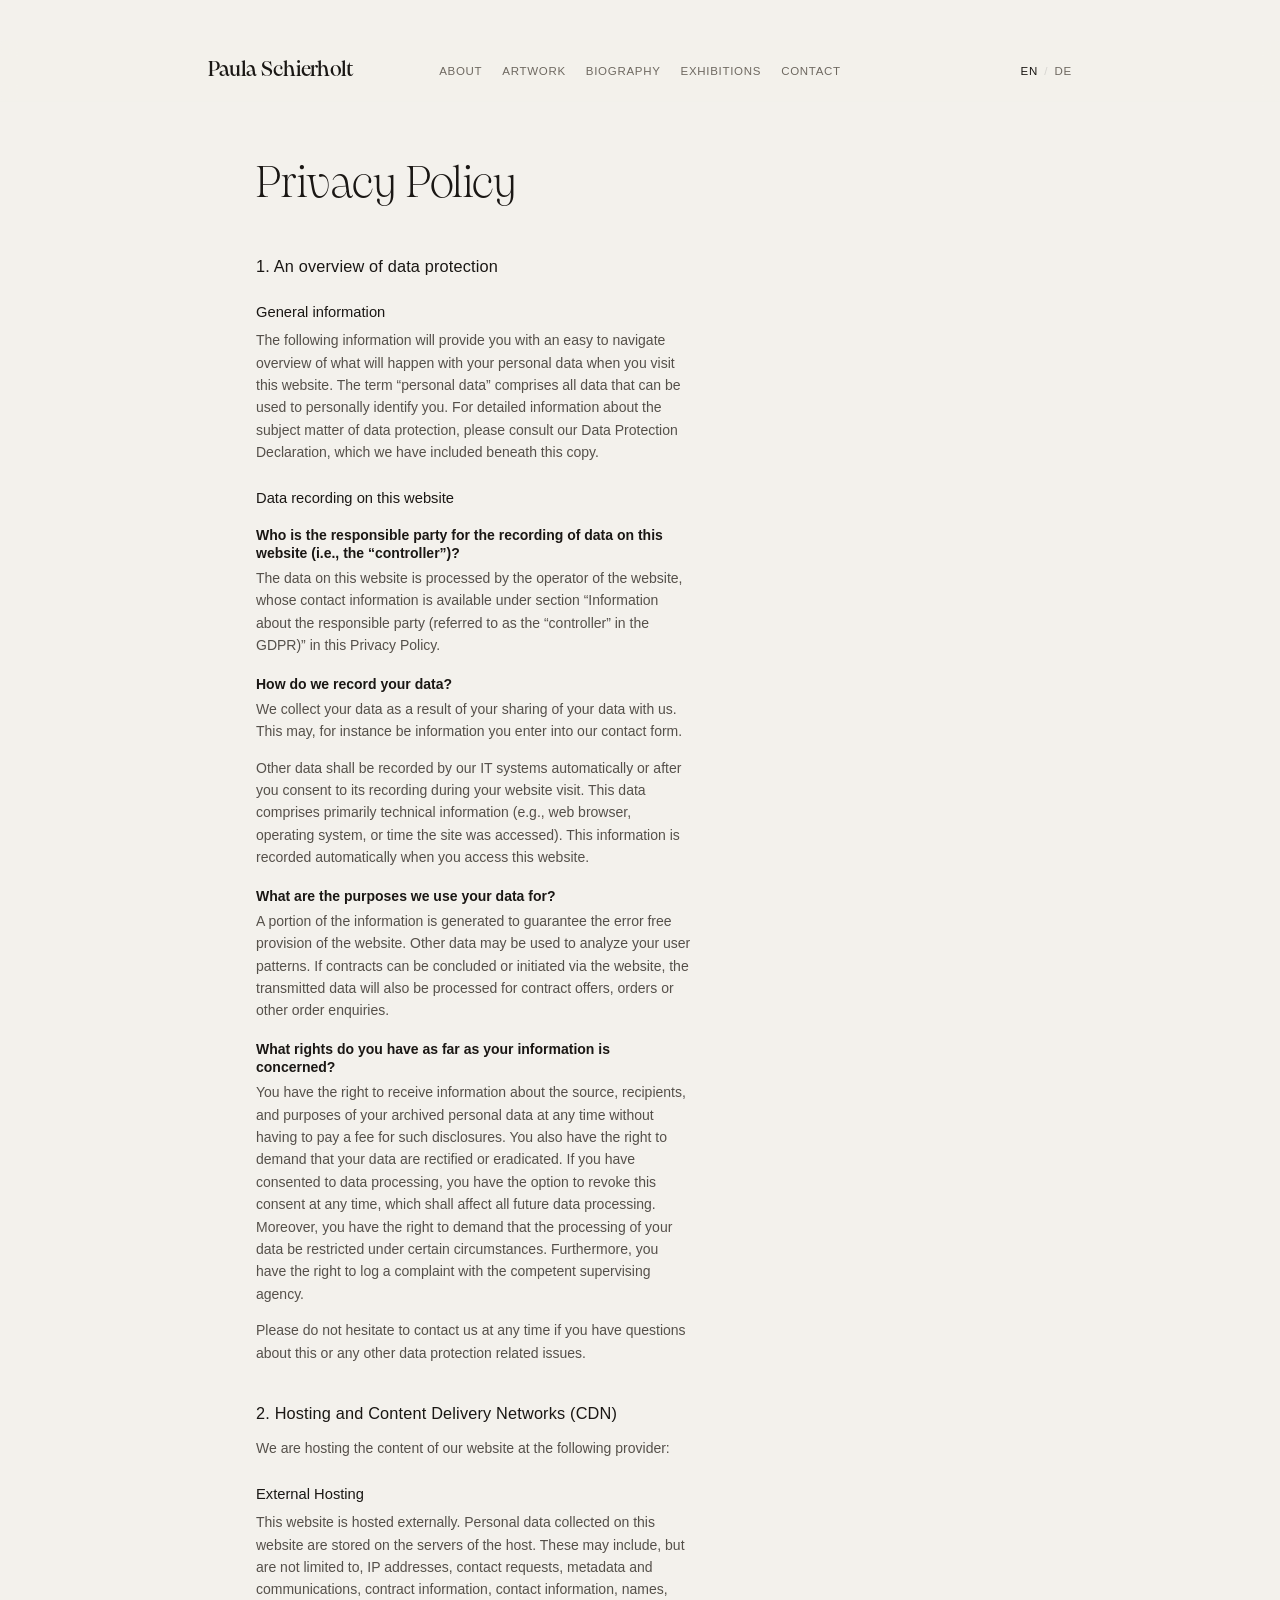
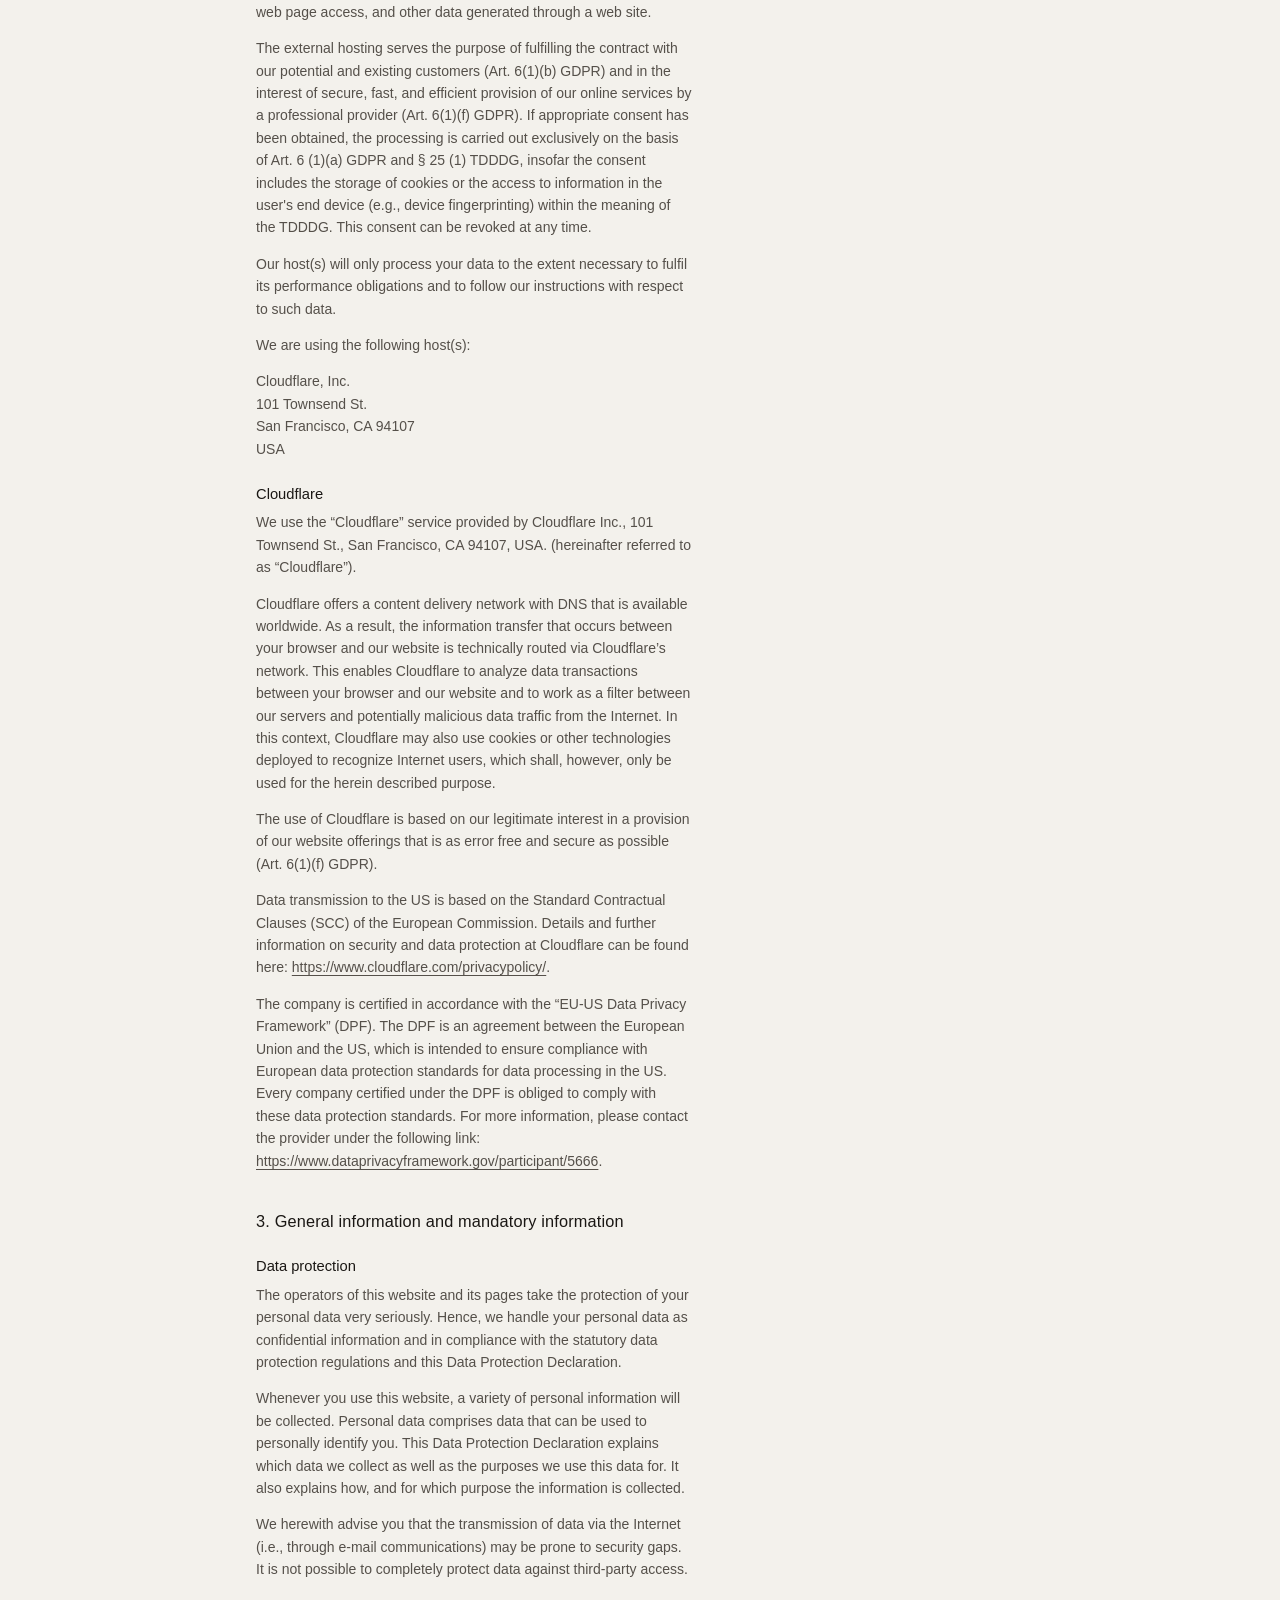
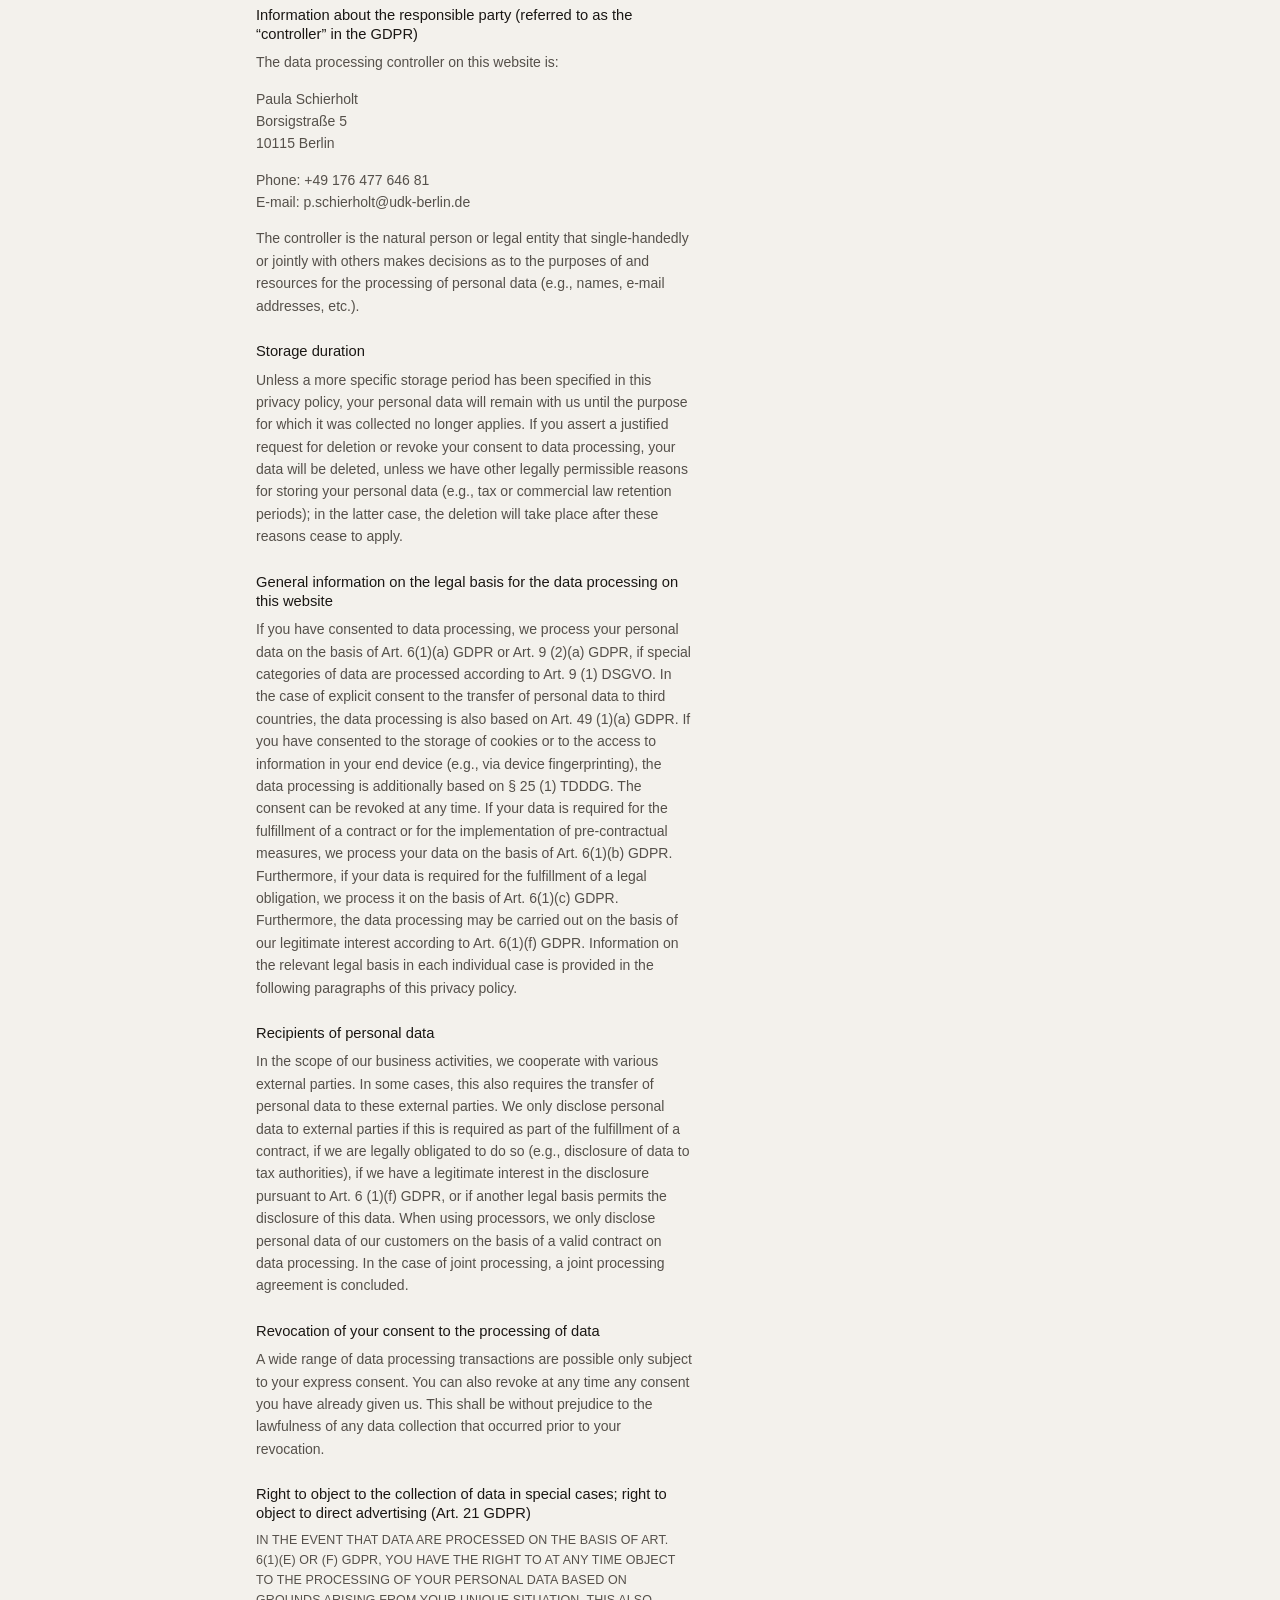
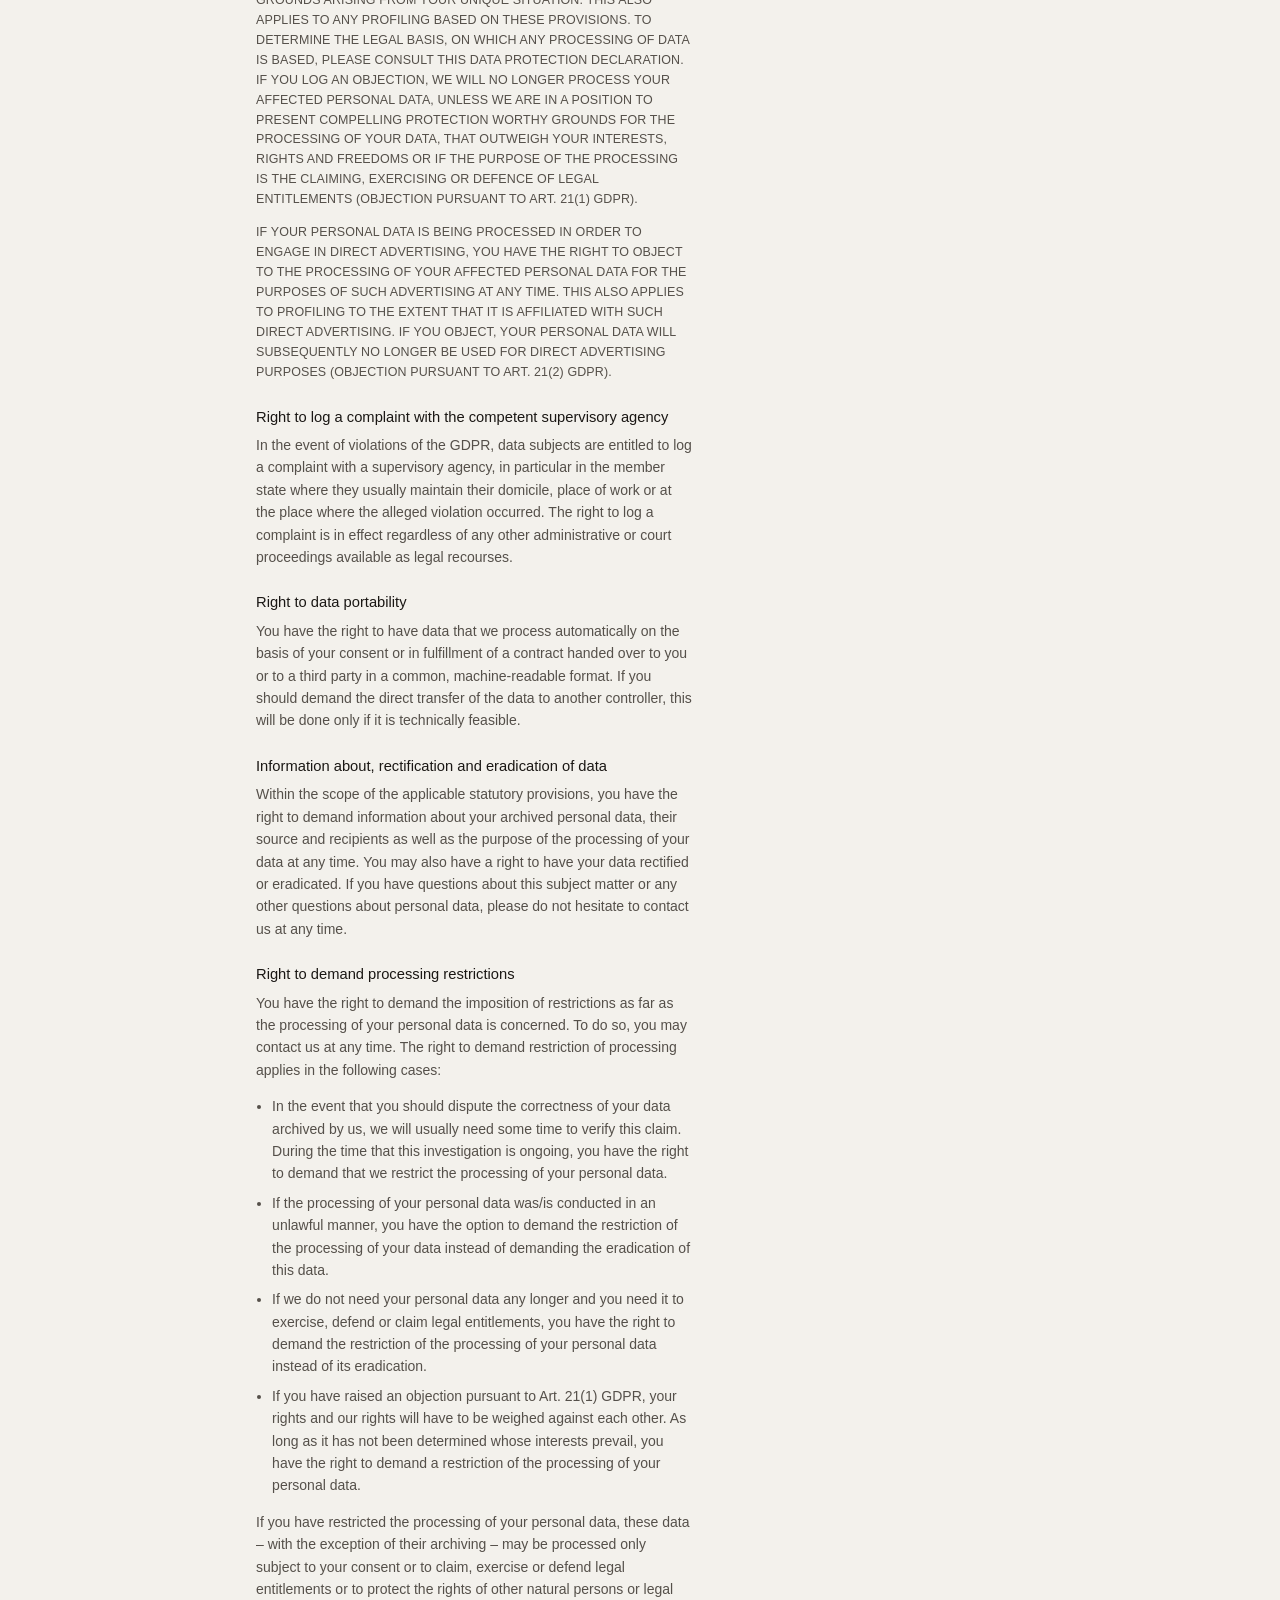
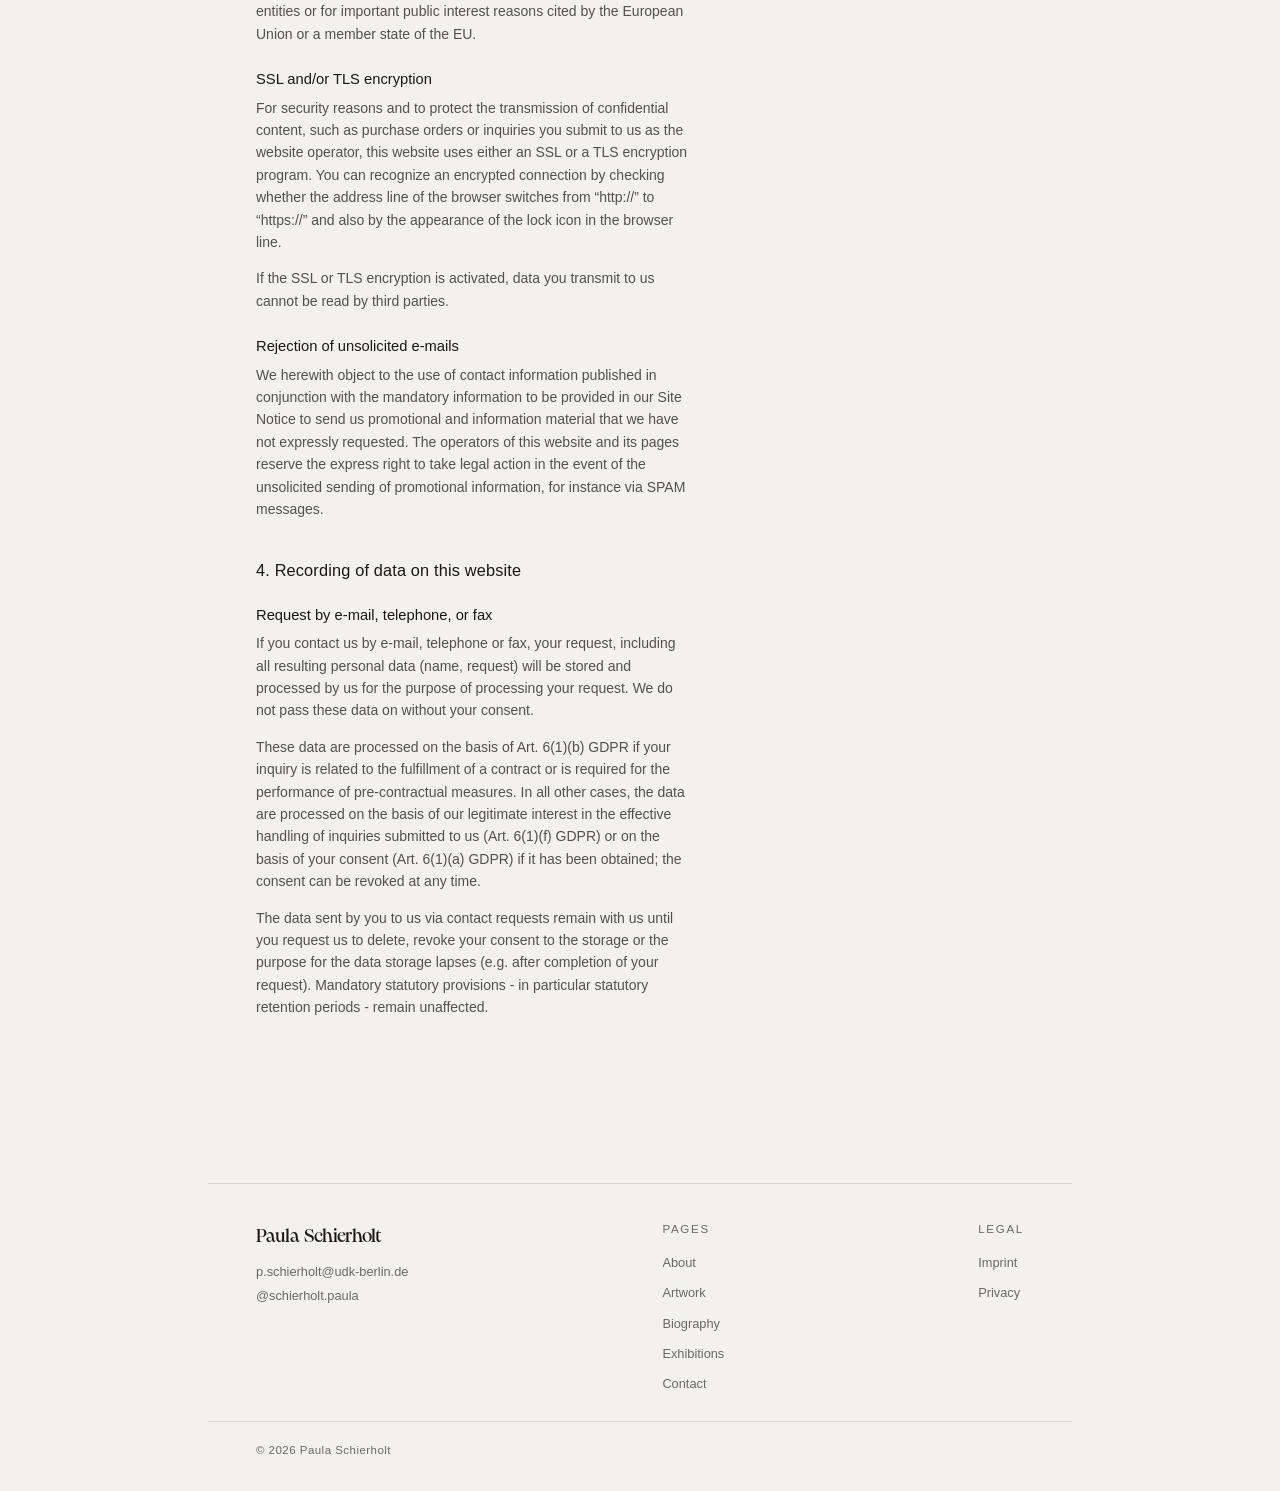
==== commit d3ef735b: "Remove cookie notice and cookies page; use supplied privacy policy text The site sets no cookies, so" ====
--- a/datenschutz.html
+++ b/datenschutz.html
@@ -44,7 +44,7 @@
           <h3>Data recording on this website</h3> <h4>Who is the responsible party for the recording of data on this website (i.e., the &ldquo;controller&rdquo;)?</h4> <p>The data on this website is processed by the operator of the website, whose contact information is available under section &ldquo;Information about the responsible party (referred to as the &ldquo;controller&rdquo; in the GDPR)&rdquo; in this Privacy Policy.</p> <h4>How do we record your data?</h4> <p>We collect your data as a result of your sharing of your data with us. This may, for instance be information you enter into our contact form.</p> <p>Other data shall be recorded by our IT systems automatically or after you consent to its recording during your website visit. This data comprises primarily technical information (e.g., web browser, operating system, or time the site was accessed). This information is recorded automatically when you access this website.</p> <h4>What are the purposes we use your data for?</h4> <p>A portion of the information is generated to guarantee the error free provision of the website. Other data may be used to analyze your user patterns. If contracts can be concluded or initiated via the website, the transmitted data will also be processed for contract offers, orders or other order enquiries.</p> <h4>What rights do you have as far as your information is concerned?</h4> <p>You have the right to receive information about the source, recipients, and purposes of your archived personal data at any time without having to pay a fee for such disclosures. You also have the right to demand that your data are rectified or eradicated. If you have consented to data processing, you have the option to revoke this consent at any time, which shall affect all future data processing. Moreover, you have the right to demand that the processing of your data be restricted under certain circumstances. Furthermore, you have the right to log a complaint with the competent supervising agency.</p> <p>Please do not hesitate to contact us at any time if you have questions about this or any other data protection related issues.</p>
           <h2>2. Hosting and Content Delivery Networks (CDN)</h2>
           <p>We are hosting the content of our website at the following provider:</p>
-          <h3>External Hosting</h3> <p>This website is hosted externally. Personal data collected on this website are stored on the servers of the host. These may include, but are not limited to, IP addresses, contact requests, metadata and communications, contact information, names, and website access data.</p> <p>The external hosting serves the interest of a secure, fast and efficient provision of this website by a professional provider (Art. 6(1)(f) GDPR). This website is a personal portfolio; no contracts are concluded through it and it has no customers. If appropriate consent has been obtained, the processing is carried out exclusively on the basis of Art. 6 (1)(a) GDPR and &sect; 25 (1) TDDDG, insofar the consent includes the storage of cookies or the access to information in the user's end device (e.g., device fingerprinting) within the meaning of the TDDDG. This consent can be revoked at any time.</p> <p>Our host(s) will only process your data to the extent necessary to fulfil its performance obligations and to follow our instructions with respect to such data.</p> <p>We are using the following host(s):</p>
+          <h3>External Hosting</h3> <p>This website is hosted externally. Personal data collected on this website are stored on the servers of the host. These may include, but are not limited to, IP addresses, contact requests, metadata and communications, contract information, contact information, names, web page access, and other data generated through a web site.</p> <p>The external hosting serves the purpose of fulfilling the contract with our potential and existing customers (Art. 6(1)(b) GDPR) and in the interest of secure, fast, and efficient provision of our online services by a professional provider (Art. 6(1)(f) GDPR). If appropriate consent has been obtained, the processing is carried out exclusively on the basis of Art. 6 (1)(a) GDPR and &sect; 25 (1) TDDDG, insofar the consent includes the storage of cookies or the access to information in the user's end device (e.g., device fingerprinting) within the meaning of the TDDDG. This consent can be revoked at any time.</p> <p>Our host(s) will only process your data to the extent necessary to fulfil its performance obligations and to follow our instructions with respect to such data.</p> <p>We are using the following host(s):</p>
           <p class="legal__address">Cloudflare, Inc.<br />
 101 Townsend St.<br />
 San Francisco, CA 94107<br />
@@ -56,8 +56,8 @@
           <h3>Information about the responsible party (referred to as the &ldquo;controller&rdquo; in the GDPR)</h3> <p>The data processing controller on this website is:</p> <p class="legal__address">Paula Schierholt<br />
 Borsigstra&szlig;e 5<br />
 10115 Berlin</p>
-          <p>Phone: <a href="tel:+4917647764681">+49 176 477 646 81</a><br />
-E-mail: <a href="mailto:p.schierholt@udk-berlin.de">p.schierholt@udk-berlin.de</a></p>
+          <p>Phone: +49 176 477 646 81<br />
+E-mail: p.schierholt@udk-berlin.de</p>
           <p>The controller is the natural person or legal entity that single-handedly or jointly with others makes decisions as to the purposes of and resources for the processing of personal data (e.g., names, e-mail addresses, etc.).</p>
           <h3>Storage duration</h3> <p>Unless a more specific storage period has been specified in this privacy policy, your personal data will remain with us until the purpose for which it was collected no longer applies. If you assert a justified request for deletion or revoke your consent to data processing, your data will be deleted, unless we have other legally permissible reasons for storing your personal data (e.g., tax or commercial law retention periods); in the latter case, the deletion will take place after these reasons cease to apply.</p>
           <h3>General information on the legal basis for the data processing on this website</h3> <p>If you have consented to data processing, we process your personal data on the basis of Art. 6(1)(a) GDPR or Art. 9 (2)(a) GDPR, if special categories of data are processed according to Art. 9 (1) DSGVO. In the case of explicit consent to the transfer of personal data to third countries, the data processing is also based on Art. 49 (1)(a) GDPR. If you have consented to the storage of cookies or to the access to information in your end device (e.g., via device fingerprinting), the data processing is additionally based on &sect; 25 (1) TDDDG. The consent can be revoked at any time. If your data is required for the fulfillment of a contract or for the implementation of pre-contractual measures, we process your data on the basis of Art. 6(1)(b) GDPR. Furthermore, if your data is required for the fulfillment of a legal obligation, we process it on the basis of Art. 6(1)(c) GDPR. Furthermore, the data processing may be carried out on the basis of our legitimate interest according to Art. 6(1)(f) GDPR. Information on the relevant legal basis in each individual case is provided in the following paragraphs of this privacy policy.</p>
@@ -71,7 +71,6 @@
           <h3>SSL and/or TLS encryption</h3> <p>For security reasons and to protect the transmission of confidential content, such as purchase orders or inquiries you submit to us as the website operator, this website uses either an SSL or a TLS encryption program. You can recognize an encrypted connection by checking whether the address line of the browser switches from &ldquo;http://&rdquo; to &ldquo;https://&rdquo; and also by the appearance of the lock icon in the browser line.</p> <p>If the SSL or TLS encryption is activated, data you transmit to us cannot be read by third parties.</p>
           <h3>Rejection of unsolicited e-mails</h3> <p>We herewith object to the use of contact information published in conjunction with the mandatory information to be provided in our Site Notice to send us promotional and information material that we have not expressly requested. The operators of this website and its pages reserve the express right to take legal action in the event of the unsolicited sending of promotional information, for instance via SPAM messages.</p>
           <h2>4. Recording of data on this website</h2>
-          <h3>Server log files</h3> <p>The provider of this website automatically collects and stores information in so-called server log files, which your browser transmits automatically. These are: browser type and version, the operating system used, the referrer URL, the host name of the accessing computer, the time of the server request, the page or file requested, the HTTP status code and the volume of data transferred, and the IP address.</p> <p>This data is not merged with other data sources and is not used to analyse your behaviour. The basis for this processing is Art. 6(1)(f) GDPR. We have a legitimate interest in the technically error-free, secure and stable provision of this website and in the detection of and defence against attacks and misuse. The data is deleted as soon as it is no longer required for these purposes.</p> <h3>Cookies and local storage</h3> <p>This website does not use cookies. No cookies are set by us, and no third-party content is embedded that could set any. No analytics, tracking, advertising, profiling or fingerprinting technologies are used.</p> <p>The only information stored on your device consists of two small entries in your browser&rsquo;s local storage. The first, <code>lang</code>, records whether you are reading this website in English or German; it is written exclusively at the moment you click the EN/DE language switch and contains only the value &ldquo;en&rdquo; or &ldquo;de&rdquo;. The second, <code>noticeSeen</code>, records that you have closed the short notice about cookies so that it is not shown to you again; it is written exclusively at the moment you close that notice and contains only the value &ldquo;1&rdquo;. Neither is written when you merely open the website. Neither contains an identifier or any information capable of identifying you, neither ever leaves your browser, and neither is transmitted to us or to any third party. Both remain until you clear your browser&rsquo;s site data.</p> <p>Because both entries are strictly necessary in order to provide functions you have expressly requested &ndash; remembering the language you have just selected, and not showing you a notice you have already dismissed &ndash; they fall under the exemption in &sect; 25 (2) no. 2 TDDDG and do not require consent. As there is nothing else on this website that would require consent, no cookie consent banner is displayed. A detailed overview is available on our <a href="cookies.html">Cookies &amp; Local Storage</a> page.</p>
           <h3>Request by e-mail, telephone, or fax</h3> <p>If you contact us by e-mail, telephone or fax, your request, including all resulting personal data (name, request) will be stored and processed by us for the purpose of processing your request. We do not pass these data on without your consent.</p> <p>These data are processed on the basis of Art. 6(1)(b) GDPR if your inquiry is related to the fulfillment of a contract or is required for the performance of pre-contractual measures. In all other cases, the data are processed on the basis of our legitimate interest in the effective handling of inquiries submitted to us (Art. 6(1)(f) GDPR) or on the basis of your consent (Art. 6(1)(a) GDPR) if it has been obtained; the consent can be revoked at any time.</p> <p>The data sent by you to us via contact requests remain with us until you request us to delete, revoke your consent to the storage or the purpose for the data storage lapses (e.g. after completion of your request). Mandatory statutory provisions - in particular statutory retention periods - remain unaffected.</p>
         </div>
 
@@ -82,7 +81,7 @@
           <h3>Datenerfassung auf dieser Website</h3> <h4>Wer ist verantwortlich f&uuml;r die Datenerfassung auf dieser Website?</h4> <p>Die Datenverarbeitung auf dieser Website erfolgt durch den Websitebetreiber. Dessen Kontaktdaten k&ouml;nnen Sie dem Abschnitt &bdquo;Hinweis zur verantwortlichen Stelle&ldquo; in dieser Datenschutzerkl&auml;rung entnehmen.</p> <h4>Wie erfassen wir Ihre Daten?</h4> <p>Ihre Daten werden zum einen dadurch erhoben, dass Sie uns diese mitteilen. Hierbei kann es sich z.&nbsp;B. um Daten handeln, die Sie in ein Kontaktformular eingeben.</p> <p>Andere Daten werden automatisch oder nach Ihrer Einwilligung beim Besuch der Website durch unsere IT-Systeme erfasst. Das sind vor allem technische Daten (z.&nbsp;B. Internetbrowser, Betriebssystem oder Uhrzeit des Seitenaufrufs). Die Erfassung dieser Daten erfolgt automatisch, sobald Sie diese Website betreten.</p> <h4>Wof&uuml;r nutzen wir Ihre Daten?</h4> <p>Ein Teil der Daten wird erhoben, um eine fehlerfreie Bereitstellung der Website zu gew&auml;hrleisten. Andere Daten k&ouml;nnen zur Analyse Ihres Nutzerverhaltens verwendet werden. Sofern &uuml;ber die Website Vertr&auml;ge geschlossen oder angebahnt werden k&ouml;nnen, werden die &uuml;bermittelten Daten auch f&uuml;r Vertragsangebote, Bestellungen oder sonstige Auftragsanfragen verarbeitet.</p> <h4>Welche Rechte haben Sie bez&uuml;glich Ihrer Daten?</h4> <p>Sie haben jederzeit das Recht, unentgeltlich Auskunft &uuml;ber Herkunft, Empf&auml;nger und Zweck Ihrer gespeicherten personenbezogenen Daten zu erhalten. Sie haben au&szlig;erdem ein Recht, die Berichtigung oder L&ouml;schung dieser Daten zu verlangen. Wenn Sie eine Einwilligung zur Datenverarbeitung erteilt haben, k&ouml;nnen Sie diese Einwilligung jederzeit f&uuml;r die Zukunft widerrufen. Au&szlig;erdem haben Sie das Recht, unter bestimmten Umst&auml;nden die Einschr&auml;nkung der Verarbeitung Ihrer personenbezogenen Daten zu verlangen. Des Weiteren steht Ihnen ein Beschwerderecht bei der zust&auml;ndigen Aufsichtsbeh&ouml;rde zu.</p> <p>Hierzu sowie zu weiteren Fragen zum Thema Datenschutz k&ouml;nnen Sie sich jederzeit an uns wenden.</p>
           <h2>2. Hosting und Content Delivery Networks (CDN)</h2>
           <p>Wir hosten die Inhalte unserer Website bei folgendem Anbieter:</p>
-          <h3>Externes Hosting</h3> <p>Diese Website wird extern gehostet. Die personenbezogenen Daten, die auf dieser Website erfasst werden, werden auf den Servern des Hosters / der Hoster gespeichert. Hierbei kann es sich v.&nbsp;a. um IP-Adressen, Kontaktanfragen, Meta- und Kommunikationsdaten, Kontaktdaten, Namen und Websitezugriffe handeln.</p> <p>Das externe Hosting erfolgt im Interesse einer sicheren, schnellen und effizienten Bereitstellung dieser Website durch einen professionellen Anbieter (Art. 6 Abs. 1 lit. f DSGVO). Diese Website ist ein pers&ouml;nliches Portfolio; es werden dar&uuml;ber keine Vertr&auml;ge geschlossen und es gibt keine Kunden. Sofern eine entsprechende Einwilligung abgefragt wurde, erfolgt die Verarbeitung ausschlie&szlig;lich auf Grundlage von Art. 6 Abs. 1 lit. a DSGVO und &sect; 25 Abs. 1 TDDDG, soweit die Einwilligung die Speicherung von Cookies oder den Zugriff auf Informationen im Endger&auml;t des Nutzers (z.&nbsp;B. Device-Fingerprinting) im Sinne des TDDDG umfasst. Die Einwilligung ist jederzeit widerrufbar.</p> <p>Unser(e) Hoster wird bzw. werden Ihre Daten nur insoweit verarbeiten, wie dies zur Erf&uuml;llung seiner Leistungspflichten erforderlich ist und unsere Weisungen in Bezug auf diese Daten befolgen.</p> <p>Wir setzen folgende(n) Hoster ein:</p>
+          <h3>Externes Hosting</h3> <p>Diese Website wird extern gehostet. Die personenbezogenen Daten, die auf dieser Website erfasst werden, werden auf den Servern des Hosters / der Hoster gespeichert. Hierbei kann es sich v.&nbsp;a. um IP-Adressen, Kontaktanfragen, Meta- und Kommunikationsdaten, Vertragsdaten, Kontaktdaten, Namen, Websitezugriffe und sonstige Daten, die &uuml;ber eine Website generiert werden, handeln.</p> <p>Das externe Hosting erfolgt zum Zwecke der Vertragserf&uuml;llung gegen&uuml;ber unseren potenziellen und bestehenden Kunden (Art. 6 Abs. 1 lit. b DSGVO) und im Interesse einer sicheren, schnellen und effizienten Bereitstellung unseres Online-Angebots durch einen professionellen Anbieter (Art. 6 Abs. 1 lit. f DSGVO). Sofern eine entsprechende Einwilligung abgefragt wurde, erfolgt die Verarbeitung ausschlie&szlig;lich auf Grundlage von Art. 6 Abs. 1 lit. a DSGVO und &sect; 25 Abs. 1 TDDDG, soweit die Einwilligung die Speicherung von Cookies oder den Zugriff auf Informationen im Endger&auml;t des Nutzers (z.&nbsp;B. Device-Fingerprinting) im Sinne des TDDDG umfasst. Die Einwilligung ist jederzeit widerrufbar.</p> <p>Unser(e) Hoster wird bzw. werden Ihre Daten nur insoweit verarbeiten, wie dies zur Erf&uuml;llung seiner Leistungspflichten erforderlich ist und unsere Weisungen in Bezug auf diese Daten befolgen.</p> <p>Wir setzen folgende(n) Hoster ein:</p>
           <p class="legal__address">Cloudflare, Inc.<br />
 101 Townsend St.<br />
 San Francisco, CA 94107<br />
@@ -94,8 +93,8 @@
           <h3>Hinweis zur verantwortlichen Stelle</h3> <p>Die verantwortliche Stelle f&uuml;r die Datenverarbeitung auf dieser Website ist:</p> <p class="legal__address">Paula Schierholt<br />
 Borsigstra&szlig;e 5<br />
 10115 Berlin</p>
-          <p>Telefon: <a href="tel:+4917647764681">+49 176 477 646 81</a><br />
-E-Mail: <a href="mailto:p.schierholt@udk-berlin.de">p.schierholt@udk-berlin.de</a></p>
+          <p>Telefon: +49 176 477 646 81<br />
+E-Mail: p.schierholt@udk-berlin.de</p>
           <p>Verantwortliche Stelle ist die nat&uuml;rliche oder juristische Person, die allein oder gemeinsam mit anderen &uuml;ber die Zwecke und Mittel der Verarbeitung von personenbezogenen Daten (z.&nbsp;B. Namen, E-Mail-Adressen o. &Auml;.) entscheidet.</p>
           <h3>Speicherdauer</h3> <p>Soweit innerhalb dieser Datenschutzerkl&auml;rung keine speziellere Speicherdauer genannt wurde, verbleiben Ihre personenbezogenen Daten bei uns, bis der Zweck f&uuml;r die Datenverarbeitung entf&auml;llt. Wenn Sie ein berechtigtes L&ouml;schersuchen geltend machen oder eine Einwilligung zur Datenverarbeitung widerrufen, werden Ihre Daten gel&ouml;scht, sofern wir keine anderen rechtlich zul&auml;ssigen Gr&uuml;nde f&uuml;r die Speicherung Ihrer personenbezogenen Daten haben (z.&nbsp;B. steuer- oder handelsrechtliche Aufbewahrungsfristen); im letztgenannten Fall erfolgt die L&ouml;schung nach Fortfall dieser Gr&uuml;nde.</p>
           <h3>Allgemeine Hinweise zu den Rechtsgrundlagen der Datenverarbeitung auf dieser Website</h3> <p>Sofern Sie in die Datenverarbeitung eingewilligt haben, verarbeiten wir Ihre personenbezogenen Daten auf Grundlage von Art. 6 Abs. 1 lit. a DSGVO bzw. Art. 9 Abs. 2 lit. a DSGVO, sofern besondere Datenkategorien nach Art. 9 Abs. 1 DSGVO verarbeitet werden. Im Falle einer ausdr&uuml;cklichen Einwilligung in die &Uuml;bertragung personenbezogener Daten in Drittstaaten erfolgt die Datenverarbeitung au&szlig;erdem auf Grundlage von Art. 49 Abs. 1 lit. a DSGVO. Sofern Sie in die Speicherung von Cookies oder in den Zugriff auf Informationen in Ihr Endger&auml;t (z.&nbsp;B. via Device-Fingerprinting) eingewilligt haben, erfolgt die Datenverarbeitung zus&auml;tzlich auf Grundlage von &sect; 25 Abs. 1 TDDDG. Die Einwilligung ist jederzeit widerrufbar. Sind Ihre Daten zur Vertragserf&uuml;llung oder zur Durchf&uuml;hrung vorvertraglicher Ma&szlig;nahmen erforderlich, verarbeiten wir Ihre Daten auf Grundlage des Art. 6 Abs. 1 lit. b DSGVO. Des Weiteren verarbeiten wir Ihre Daten, sofern diese zur Erf&uuml;llung einer rechtlichen Verpflichtung erforderlich sind, auf Grundlage von Art. 6 Abs. 1 lit. c DSGVO. Die Datenverarbeitung kann ferner auf Grundlage unseres berechtigten Interesses nach Art. 6 Abs. 1 lit. f DSGVO erfolgen. &Uuml;ber die jeweils im Einzelfall einschl&auml;gigen Rechtsgrundlagen wird in den folgenden Abs&auml;tzen dieser Datenschutzerkl&auml;rung informiert.</p>
@@ -109,7 +108,6 @@
           <h3>SSL- bzw. TLS-Verschl&uuml;sselung</h3> <p>Diese Seite nutzt aus Sicherheitsgr&uuml;nden und zum Schutz der &Uuml;bertragung vertraulicher Inhalte, wie zum Beispiel Bestellungen oder Anfragen, die Sie an uns als Seitenbetreiber senden, eine SSL- bzw. TLS-Verschl&uuml;sselung. Eine verschl&uuml;sselte Verbindung erkennen Sie daran, dass die Adresszeile des Browsers von &bdquo;http://&ldquo; auf &bdquo;https://&ldquo; wechselt und an dem Schloss-Symbol in Ihrer Browserzeile.</p> <p>Wenn die SSL- bzw. TLS-Verschl&uuml;sselung aktiviert ist, k&ouml;nnen die Daten, die Sie an uns &uuml;bermitteln, nicht von Dritten mitgelesen werden.</p>
           <h3>Widerspruch gegen Werbe-E-Mails</h3> <p>Der Nutzung von im Rahmen der Impressumspflicht ver&ouml;ffentlichten Kontaktdaten zur &Uuml;bersendung von nicht ausdr&uuml;cklich angeforderter Werbung und Informationsmaterialien wird hiermit widersprochen. Die Betreiber der Seiten behalten sich ausdr&uuml;cklich rechtliche Schritte im Falle der unverlangten Zusendung von Werbeinformationen, etwa durch Spam-E-Mails, vor.</p>
           <h2>4. Datenerfassung auf dieser Website</h2>
-          <h3>Server-Log-Dateien</h3> <p>Der Provider dieser Website erhebt und speichert automatisch Informationen in so genannten Server-Log-Dateien, die Ihr Browser automatisch &uuml;bermittelt. Dies sind: Browsertyp und Browserversion, verwendetes Betriebssystem, Referrer URL, Hostname des zugreifenden Rechners, Uhrzeit der Serveranfrage, die aufgerufene Seite oder Datei, HTTP-Statuscode und &uuml;bertragene Datenmenge sowie die IP-Adresse.</p> <p>Eine Zusammenf&uuml;hrung dieser Daten mit anderen Datenquellen oder eine Auswertung Ihres Verhaltens findet nicht statt. Grundlage f&uuml;r die Verarbeitung ist Art. 6 Abs. 1 lit. f DSGVO. Wir haben ein berechtigtes Interesse an der technisch fehlerfreien, sicheren und stabilen Bereitstellung dieser Website sowie an der Erkennung und Abwehr von Angriffen und Missbrauch. Die Daten werden gel&ouml;scht, sobald sie f&uuml;r diese Zwecke nicht mehr erforderlich sind.</p> <h3>Cookies und lokale Speicherung</h3> <p>Diese Website verwendet keine Cookies. Es werden weder von uns Cookies gesetzt noch Inhalte Dritter eingebunden, die Cookies setzen k&ouml;nnten. Technologien zur Analyse, zum Tracking, zur Werbung, zur Profilbildung oder zum Fingerprinting werden nicht eingesetzt.</p> <p>Die einzigen auf Ihrem Endger&auml;t gespeicherten Informationen sind zwei kleine Eintr&auml;ge im lokalen Speicher (Local Storage) Ihres Browsers. Der erste, <code>lang</code>, h&auml;lt fest, ob Sie diese Website auf Deutsch oder Englisch lesen; er wird ausschlie&szlig;lich in dem Moment geschrieben, in dem Sie auf den Sprachumschalter EN/DE klicken, und enth&auml;lt lediglich den Wert &bdquo;en&ldquo; oder &bdquo;de&ldquo;. Der zweite, <code>noticeSeen</code>, h&auml;lt fest, dass Sie den kurzen Hinweis zu Cookies geschlossen haben, damit er Ihnen nicht erneut angezeigt wird; er wird ausschlie&szlig;lich beim Schlie&szlig;en dieses Hinweises geschrieben und enth&auml;lt lediglich den Wert &bdquo;1&ldquo;. Keiner von beiden wird geschrieben, wenn Sie die Website blo&szlig; aufrufen. Keiner enth&auml;lt eine Kennung oder eine Information, die Sie identifizieren k&ouml;nnte, keiner verl&auml;sst Ihren Browser, und keiner wird an uns oder an Dritte &uuml;bermittelt. Beide bleiben gespeichert, bis Sie die Websitedaten in Ihrem Browser l&ouml;schen.</p> <p>Da beide Eintr&auml;ge unbedingt erforderlich sind, um von Ihnen ausdr&uuml;cklich gew&uuml;nschte Funktionen bereitzustellen &ndash; das Merken der soeben gew&auml;hlten Sprache und das Nichtmehranzeigen eines bereits geschlossenen Hinweises &ndash;, fallen sie unter die Ausnahme des &sect; 25 Abs. 2 Nr. 2 TDDDG und bedürfen keiner Einwilligung. Da es auf dieser Website auch sonst nichts gibt, was einer Einwilligung bed&uuml;rfte, wird kein Cookie-Einwilligungsbanner angezeigt. Eine ausf&uuml;hrliche &Uuml;bersicht finden Sie auf unserer Seite <a href="cookies.html">Cookies &amp; lokale Speicherung</a>.</p>
           <h3>Anfrage per E-Mail, Telefon oder Telefax</h3> <p>Wenn Sie uns per E-Mail, Telefon oder Telefax kontaktieren, wird Ihre Anfrage inklusive aller daraus hervorgehenden personenbezogenen Daten (Name, Anfrage) zum Zwecke der Bearbeitung Ihres Anliegens bei uns gespeichert und verarbeitet. Diese Daten geben wir nicht ohne Ihre Einwilligung weiter.</p> <p>Die Verarbeitung dieser Daten erfolgt auf Grundlage von Art. 6 Abs. 1 lit. b DSGVO, sofern Ihre Anfrage mit der Erf&uuml;llung eines Vertrags zusammenh&auml;ngt oder zur Durchf&uuml;hrung vorvertraglicher Ma&szlig;nahmen erforderlich ist. In allen &uuml;brigen F&auml;llen beruht die Verarbeitung auf unserem berechtigten Interesse an der effektiven Bearbeitung der an uns gerichteten Anfragen (Art. 6 Abs. 1 lit. f DSGVO) oder auf Ihrer Einwilligung (Art. 6 Abs. 1 lit. a DSGVO) sofern diese abgefragt wurde; die Einwilligung ist jederzeit widerrufbar.</p> <p>Die von Ihnen an uns per Kontaktanfragen &uuml;bersandten Daten verbleiben bei uns, bis Sie uns zur L&ouml;schung auffordern, Ihre Einwilligung zur Speicherung widerrufen oder der Zweck f&uuml;r die Datenspeicherung entf&auml;llt (z.&nbsp;B. nach abgeschlossener Bearbeitung Ihres Anliegens). Zwingende gesetzliche Bestimmungen &ndash; insbesondere gesetzliche Aufbewahrungsfristen &ndash; bleiben unber&uuml;hrt.</p>
         </div>
 
@@ -139,7 +137,6 @@
         <ul>
           <li><a href="impressum.html"><span class="lang-en">Imprint</span><span class="lang-de">Impressum</span></a></li>
           <li><a href="datenschutz.html"><span class="lang-en">Privacy</span><span class="lang-de">Datenschutz</span></a></li>
-          <li><a href="cookies.html"><span class="lang-en">Cookies</span><span class="lang-de">Cookies</span></a></li>
         </ul>
       </nav>
     </div>
@@ -147,19 +144,6 @@
     <p class="site-footer__copy">&copy; <span id="year"></span> Paula Schierholt</p>
   </footer>
 
-  <!-- Cookie notice: informational only. This site sets no cookies and asks for
-       no consent, because none is required. Revealed by main.js when unseen. -->
-  <aside class="cookie-note" id="cookie-note" aria-label="Cookie information" hidden>
-    <p class="cookie-note__text">
-      <span class="lang-en">This site uses no cookies and no tracking. It only remembers the language you choose.</span>
-      <span class="lang-de">Diese Website verwendet keine Cookies und kein Tracking. Sie merkt sich nur die von Ihnen gewählte Sprache.</span>
-    </p>
-    <div class="cookie-note__actions">
-      <a class="cookie-note__link" href="cookies.html"><span class="lang-en">More info</span><span class="lang-de">Mehr erfahren</span></a>
-      <button type="button" class="cookie-note__btn"><span class="lang-en">OK</span><span class="lang-de">OK</span></button>
-    </div>
-  </aside>
-
   <script src="js/main.js"></script>
 </body>
 </html>
--- a/css/style.css
+++ b/css/style.css
@@ -793,104 +793,3 @@
   *, *::before, *::after { transition: none !important; animation: none !important; }
   [data-parallax] { transform: none !important; }
 }
-
-/* Cookies page — lede + storage inventory table ----------------------------- */
-.legal__lede {
-  max-width: var(--measure);
-  margin: 0 0 2em;
-  font-size: 1rem;
-  line-height: 1.6;
-  color: var(--color-fg);
-}
-.datatable-wrap {
-  /* Tabular data reads badly squeezed into the prose measure, so let it use the
-     full content column; still scrolls inside itself on narrow screens. */
-  width: min(44rem, calc(100vw - 2 * var(--gutter)));
-  overflow-x: auto;              /* wide table scrolls itself; page never does */
-  margin: 0 0 1.4em;
-  border: 1px solid var(--color-line);
-}
-.datatable {
-  width: 100%;
-  min-width: 32rem;
-  border-collapse: collapse;
-  font-size: var(--text-small);
-  text-align: left;
-}
-.datatable th,
-.datatable td {
-  padding: 0.7rem 0.85rem;
-  vertical-align: top;
-  border-bottom: 1px solid var(--color-line);
-}
-.datatable tbody tr:last-child td { border-bottom: 0; }
-.datatable th {
-  font-weight: 400;
-  font-size: 0.68rem;
-  letter-spacing: 0.08em;
-  text-transform: uppercase;
-  color: var(--color-muted);
-  white-space: nowrap;
-}
-.datatable td { color: var(--color-soft); }
-.datatable code {
-  font-family: ui-monospace, SFMono-Regular, Menlo, Consolas, monospace;
-  font-size: 0.92em;
-  color: var(--color-fg);
-}
-
-/* Cookie notice — informational only, never a consent gate ------------------ */
-.cookie-note {
-  position: fixed;
-  right: var(--gutter);
-  bottom: var(--gutter);
-  z-index: 60;
-  width: min(21rem, calc(100vw - 2 * var(--gutter)));
-  padding: 1rem 1.1rem 0.95rem;
-  background: var(--color-bg);
-  border: 1px solid var(--color-line);
-  border-radius: 4px;
-  box-shadow: 0 0.4rem 1.5rem rgba(26, 23, 20, 0.12);
-  color: var(--color-soft);
-  font-size: var(--text-small);
-  line-height: 1.55;
-}
-.cookie-note[hidden] { display: none; }
-.cookie-note__text { margin: 0 0 0.9rem; }
-.cookie-note__actions {
-  display: flex;
-  align-items: center;
-  justify-content: space-between;
-  gap: 1rem;
-}
-.cookie-note__link,
-.cookie-note__btn {
-  font-family: var(--font);
-  font-size: 0.72rem;
-  font-weight: 400;
-  letter-spacing: 0.06em;
-  text-transform: uppercase;
-}
-.cookie-note__link { color: var(--color-muted); }
-.cookie-note__link:hover,
-.cookie-note__link:focus-visible { color: var(--color-fg); }
-.cookie-note__btn {
-  appearance: none;
-  cursor: pointer;
-  margin: 0;
-  padding: 0.45rem 1.15rem;
-  background: none;
-  color: var(--color-fg);
-  border: 1px solid var(--color-line);
-  border-radius: 3px;
-  transition: background-color 0.2s ease, border-color 0.2s ease, color 0.2s ease;
-}
-.cookie-note__btn:hover,
-.cookie-note__btn:focus-visible {
-  background: var(--color-fg);
-  border-color: var(--color-fg);
-  color: var(--color-bg);
-}
-@media (max-width: 30rem) {
-  .cookie-note { right: 0.75rem; left: 0.75rem; bottom: 0.75rem; width: auto; }
-}
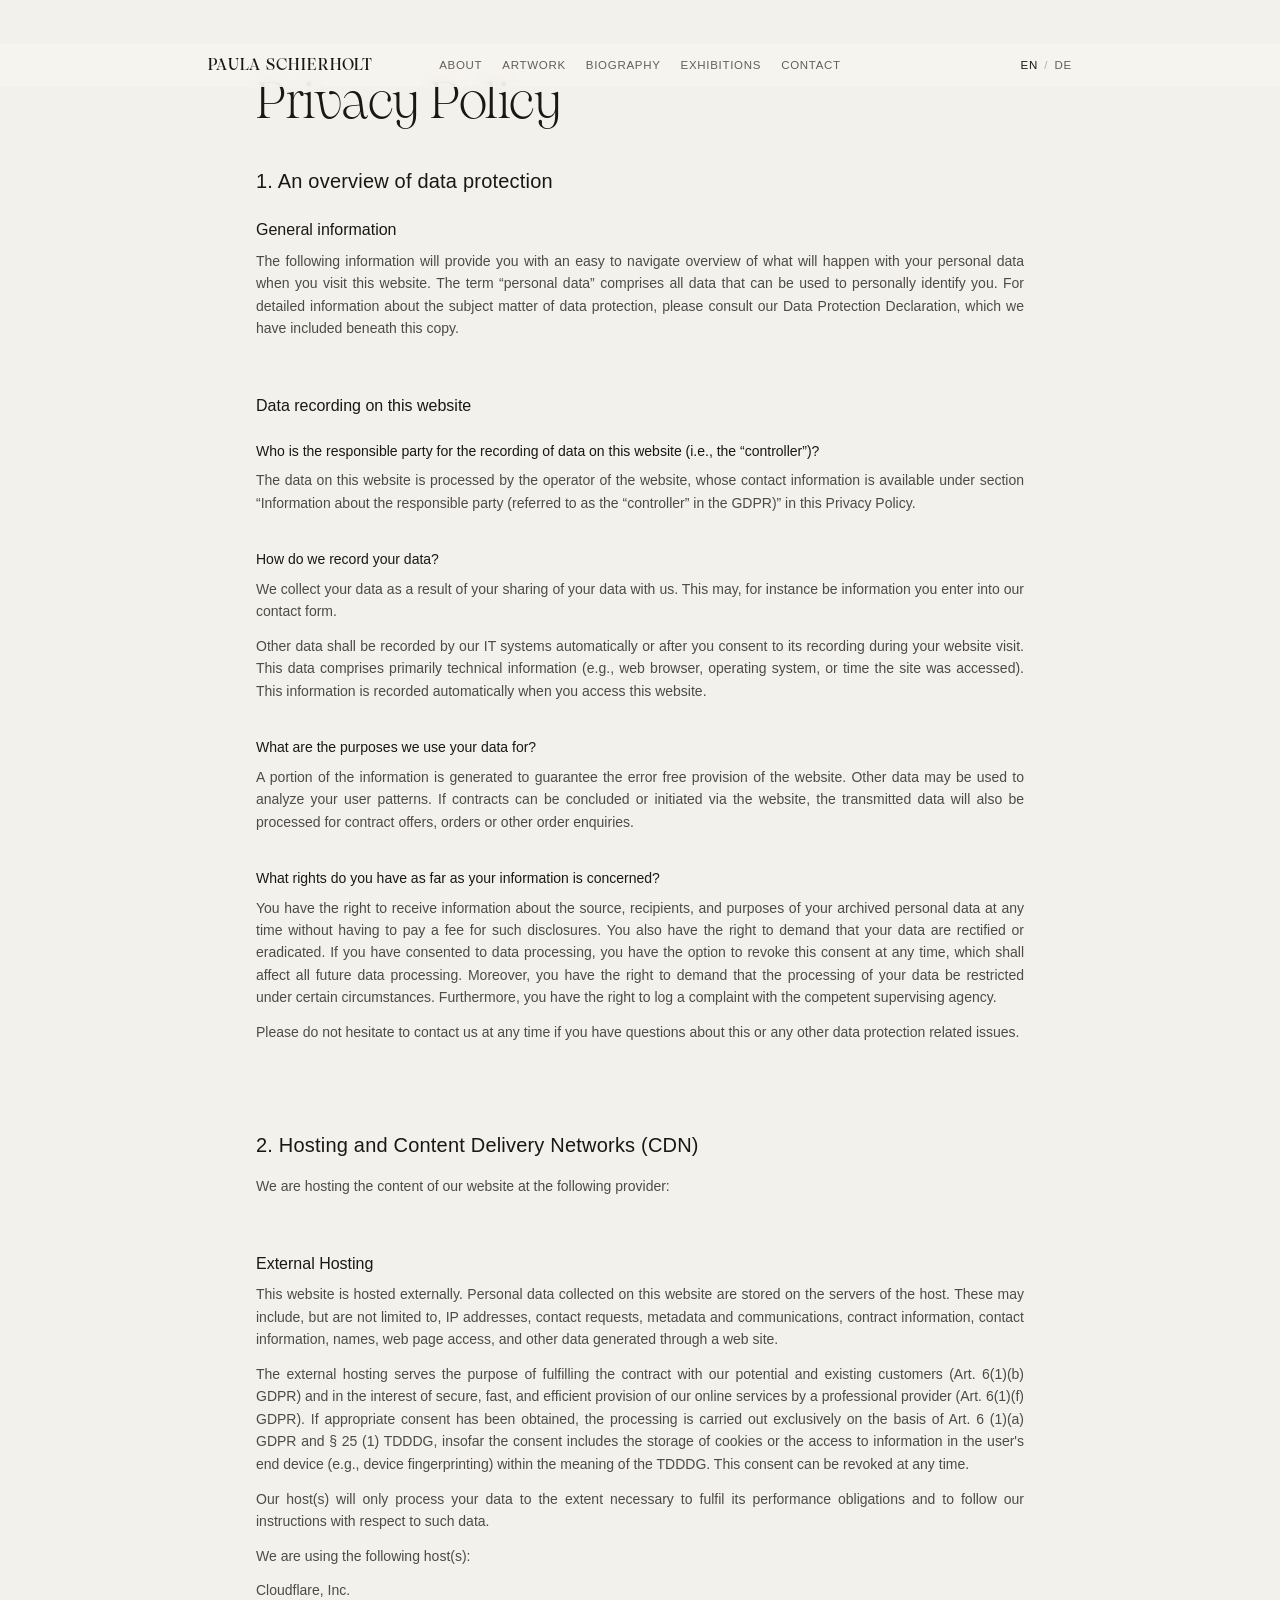
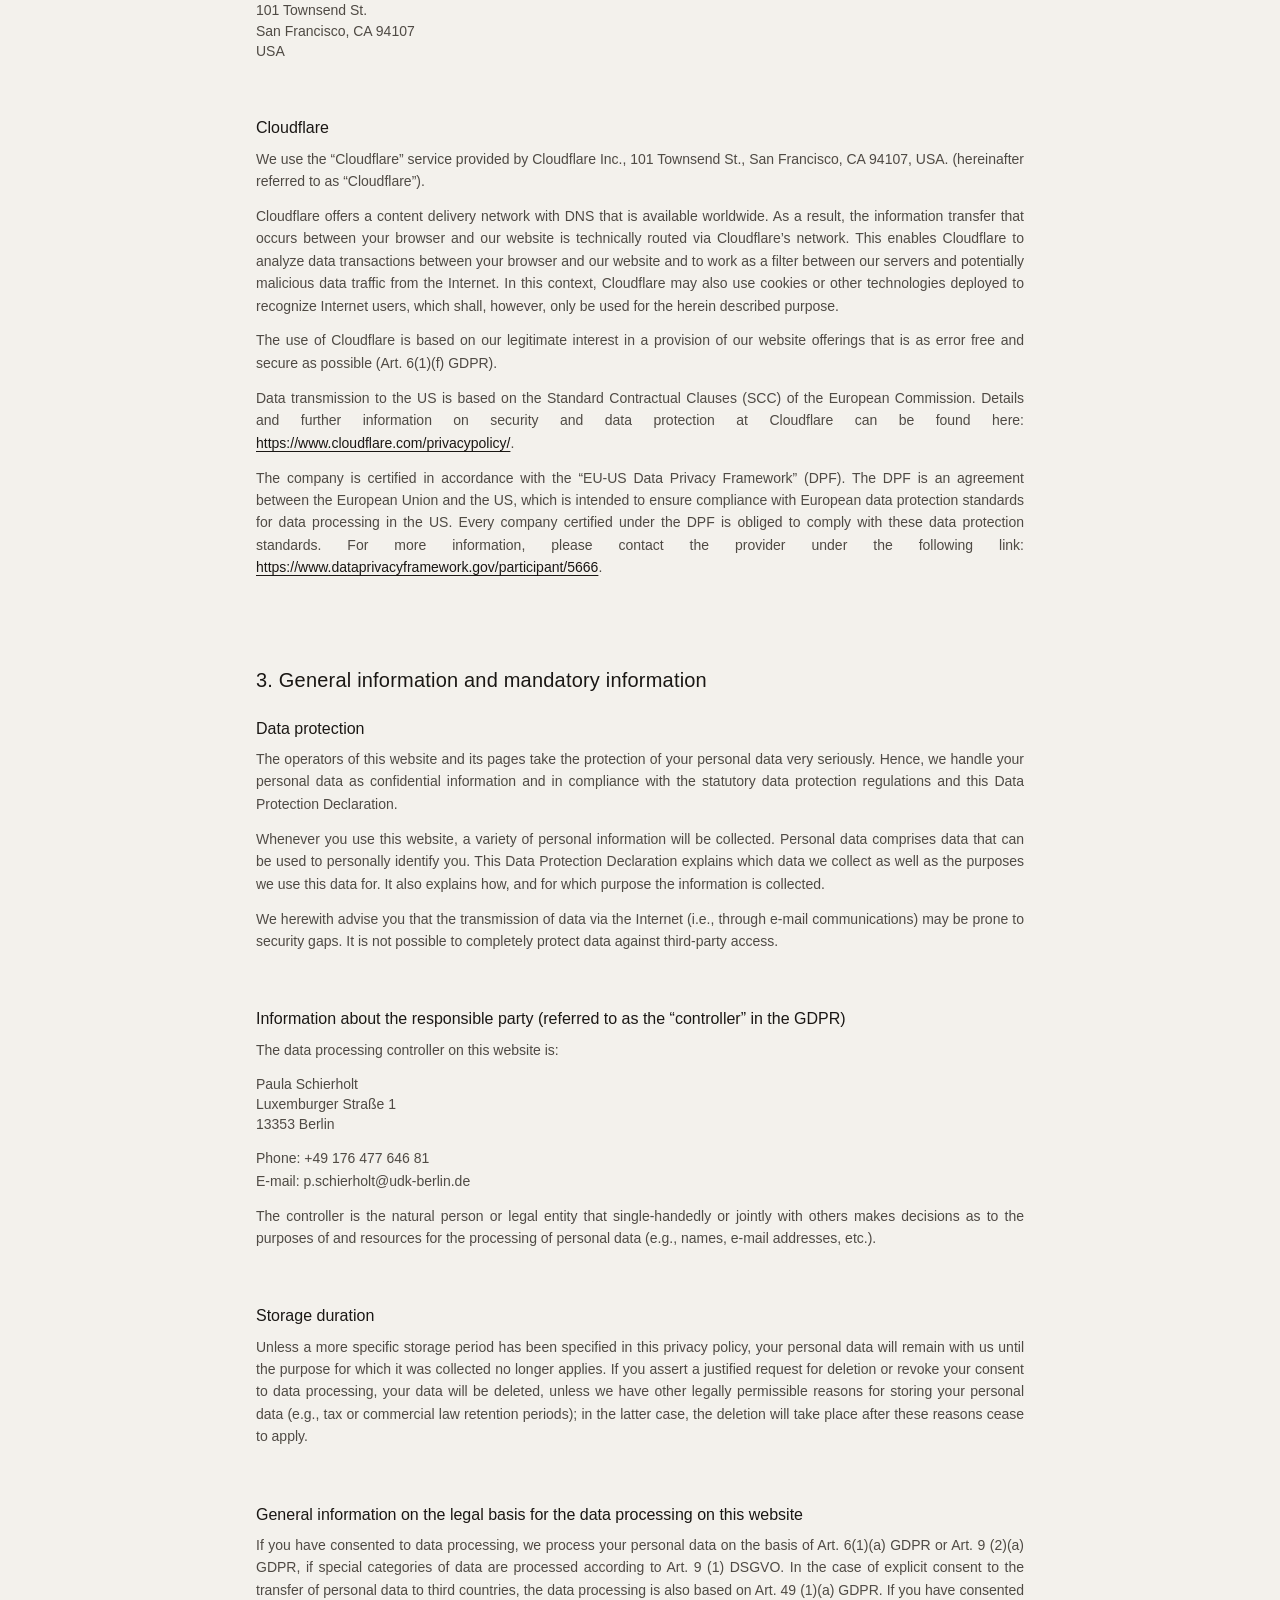
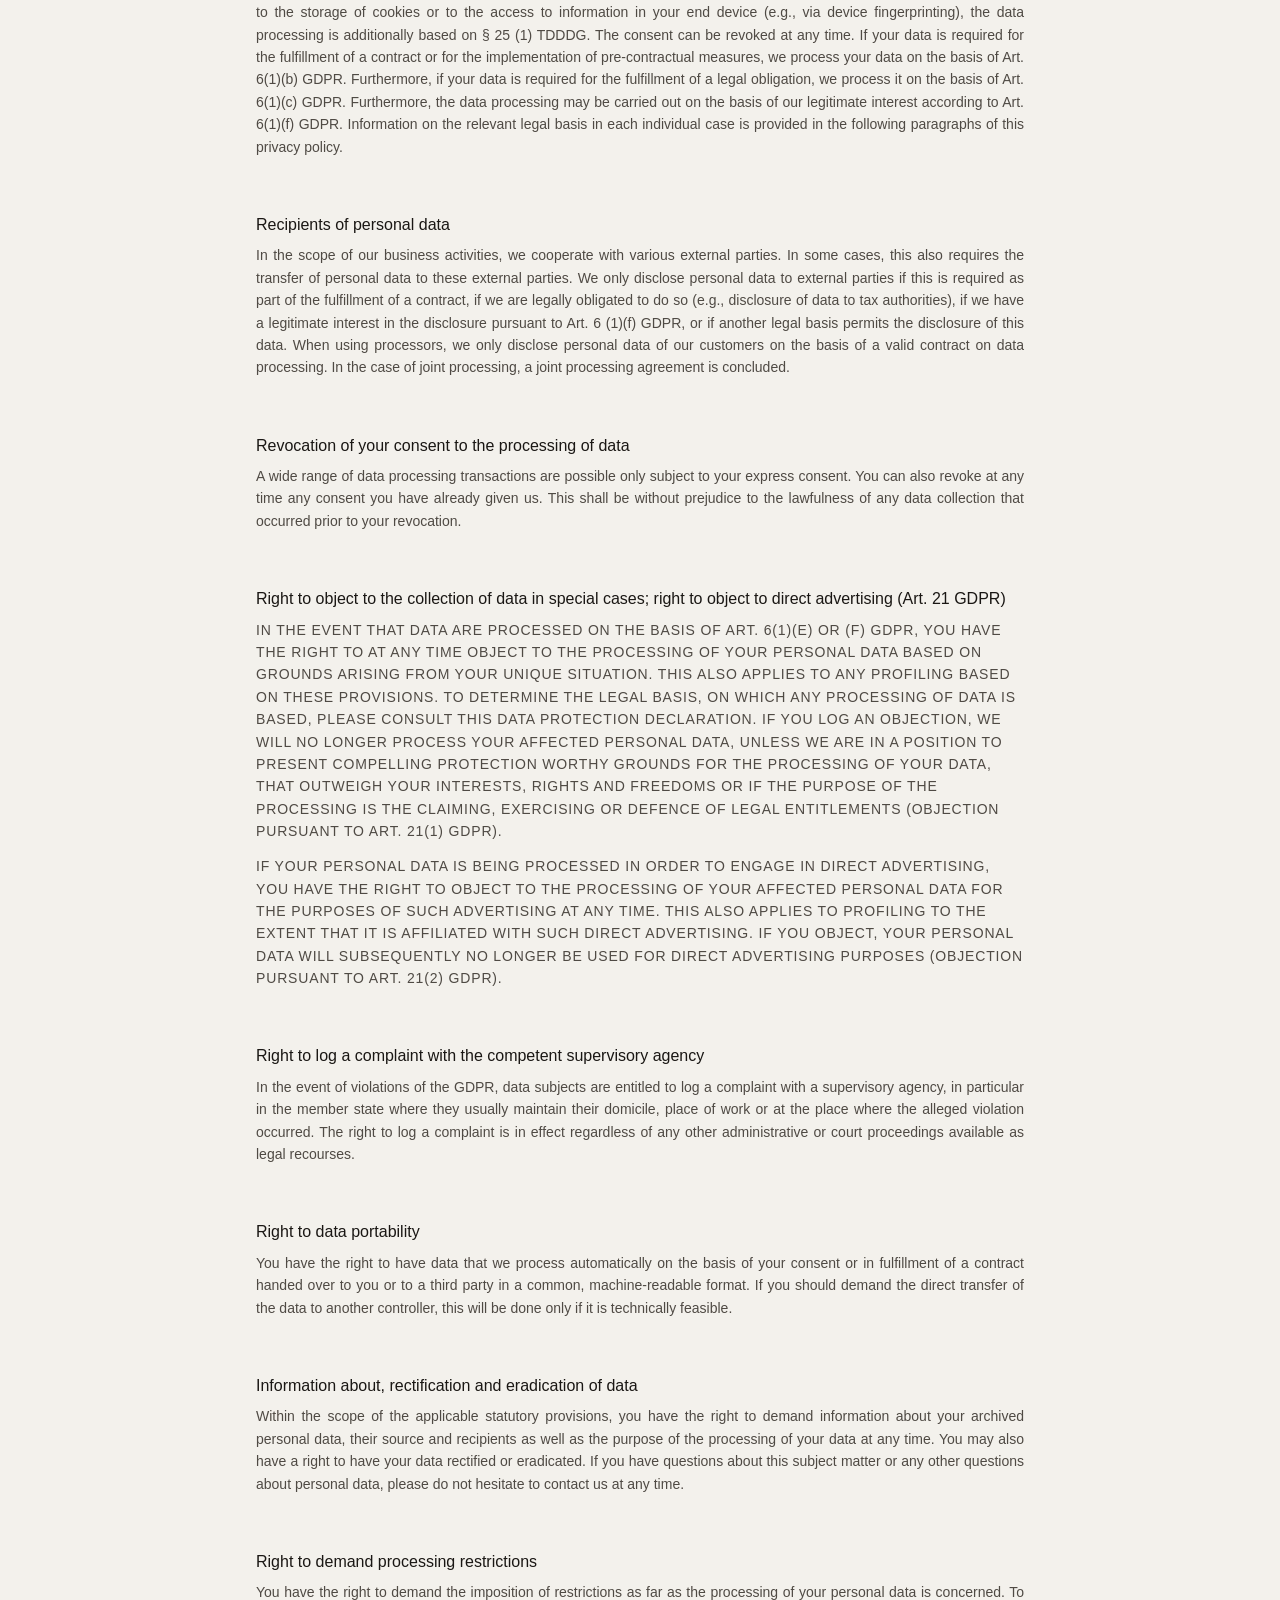
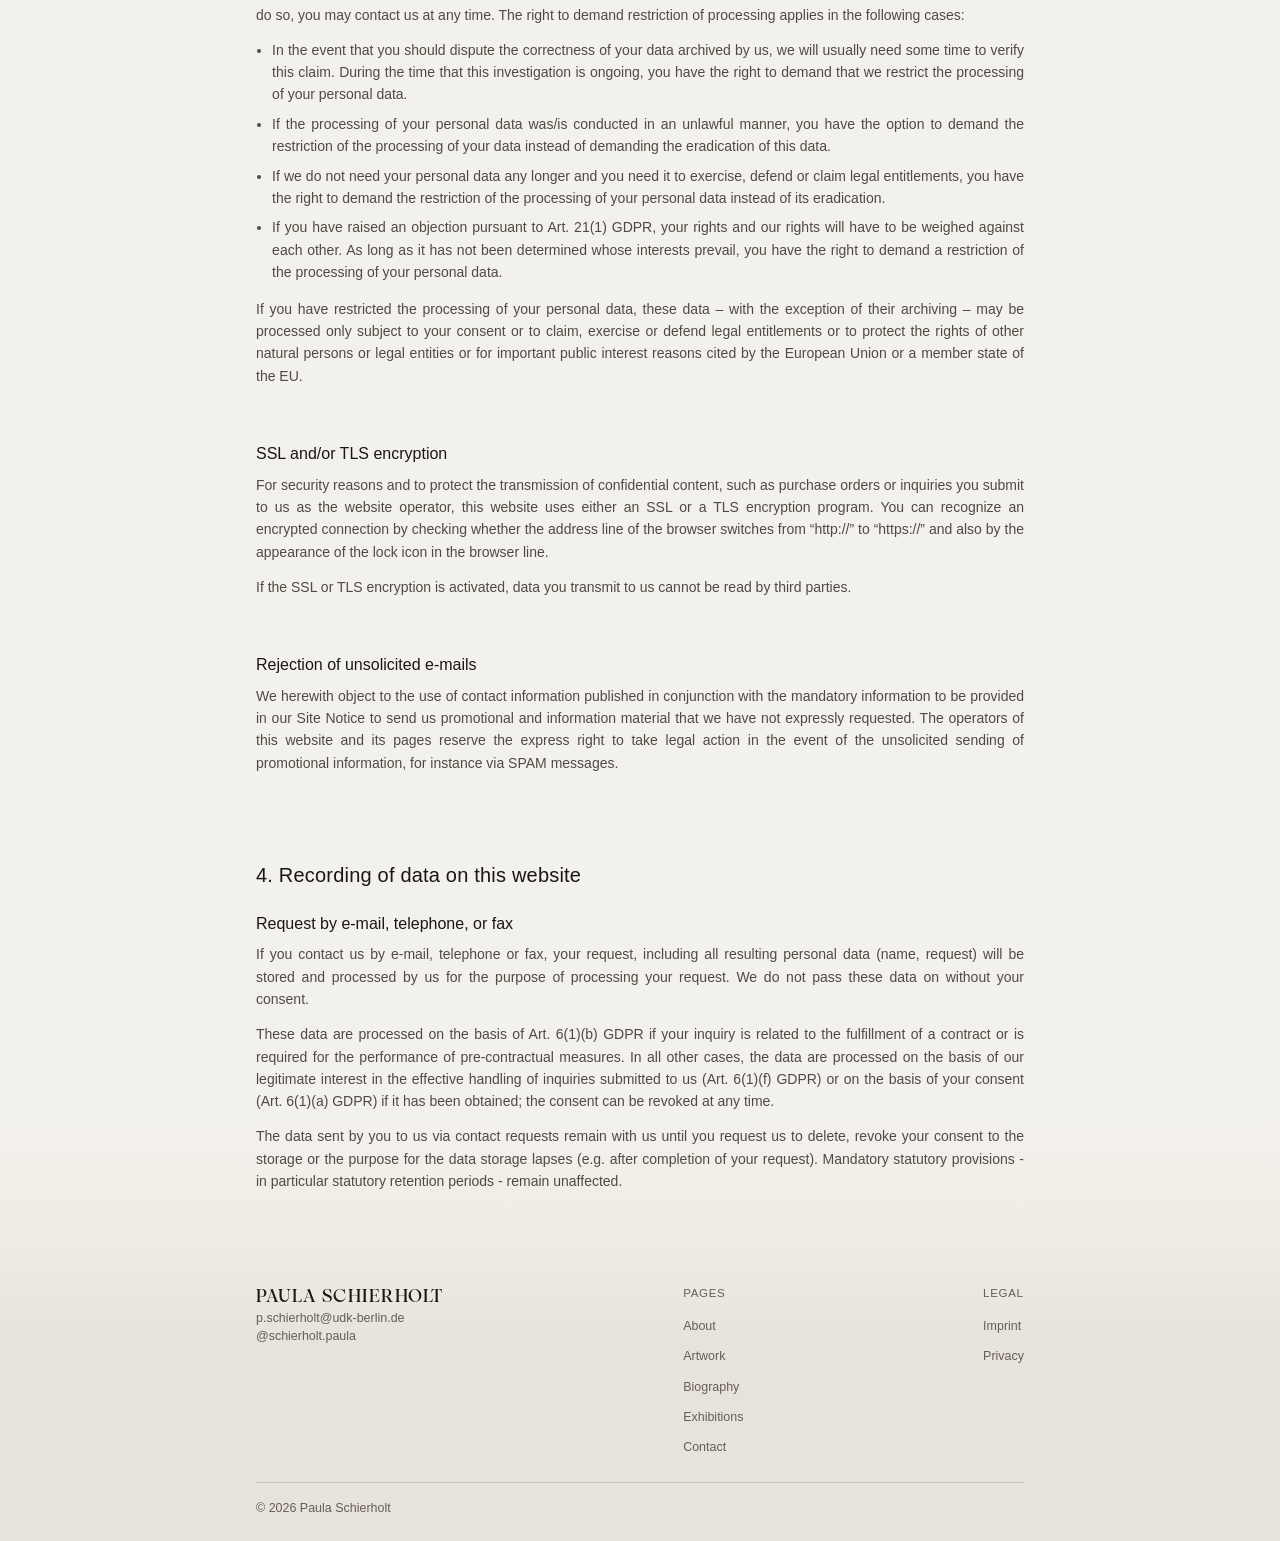
==== commit 376138c1: "Mobile layout, legal heading hierarchy, preview card, content updates - Phones: single-row header wi" ====
--- a/datenschutz.html
+++ b/datenschutz.html
@@ -8,6 +8,7 @@
   <title>Datenschutz — Paula Schierholt</title>
   <link rel="icon" type="image/png" sizes="32x32" href="assets/icon-32.png" />
   <link rel="apple-touch-icon" sizes="180x180" href="assets/icon-180.png" />
+  <script>document.documentElement.classList.add("js");</script>
   <link rel="stylesheet" href="css/style.css" />
 </head>
 <body>
@@ -15,7 +16,10 @@
 
   <header class="site-header">
     <a class="site-title" href="index.html">Paula Schierholt</a>
-    <nav class="site-nav" aria-label="Primary">
+    <button type="button" class="control nav-toggle" aria-expanded="false" aria-controls="site-nav">
+      <span class="vh"><span class="lang-en">Menu</span><span class="lang-de">Menü</span></span>
+    </button>
+    <nav class="site-nav" id="site-nav" aria-label="Primary">
       <a href="index.html#about"><span class="lang-en">About</span><span class="lang-de">Über mich</span></a>
       <a href="index.html#artwork"><span class="lang-en">Artwork</span><span class="lang-de">Kunst</span></a>
       <a href="index.html#biography"><span class="lang-en">Biography</span><span class="lang-de">Biographie</span></a>
@@ -29,20 +33,22 @@
     </div>
   </header>
 
-  <main id="main" class="site-main">
-    <section class="section">
+  <main id="main" class="site-main site-main--legal">
+    <section class="section section--legal">
       <header class="section__head">
-        <h1 class="section__title"><span class="lang-en">Privacy Policy</span><span class="lang-de">Datenschutz&shy;erkl&auml;rung</span></h1>
+        <h1 class="section__title"><span class="lang-en">Privacy Policy</span><span class="lang-de">Datenschutzerkl&auml;rung</span></h1>
       </header>
 
-      <div class="legal__body">
+      <div class="legal__body prose">
 
         <!-- ============================ ENGLISH ============================ -->
-        <div class="lang-en">
-          <h2>1. An overview of data protection</h2>
+        <div class="lang-en" lang="en"><div class="legal__section">
+<h2>1. An overview of data protection</h2>
           <h3>General information</h3> <p>The following information will provide you with an easy to navigate overview of what will happen with your personal data when you visit this website. The term &ldquo;personal data&rdquo; comprises all data that can be used to personally identify you. For detailed information about the subject matter of data protection, please consult our Data Protection Declaration, which we have included beneath this copy.</p>
           <h3>Data recording on this website</h3> <h4>Who is the responsible party for the recording of data on this website (i.e., the &ldquo;controller&rdquo;)?</h4> <p>The data on this website is processed by the operator of the website, whose contact information is available under section &ldquo;Information about the responsible party (referred to as the &ldquo;controller&rdquo; in the GDPR)&rdquo; in this Privacy Policy.</p> <h4>How do we record your data?</h4> <p>We collect your data as a result of your sharing of your data with us. This may, for instance be information you enter into our contact form.</p> <p>Other data shall be recorded by our IT systems automatically or after you consent to its recording during your website visit. This data comprises primarily technical information (e.g., web browser, operating system, or time the site was accessed). This information is recorded automatically when you access this website.</p> <h4>What are the purposes we use your data for?</h4> <p>A portion of the information is generated to guarantee the error free provision of the website. Other data may be used to analyze your user patterns. If contracts can be concluded or initiated via the website, the transmitted data will also be processed for contract offers, orders or other order enquiries.</p> <h4>What rights do you have as far as your information is concerned?</h4> <p>You have the right to receive information about the source, recipients, and purposes of your archived personal data at any time without having to pay a fee for such disclosures. You also have the right to demand that your data are rectified or eradicated. If you have consented to data processing, you have the option to revoke this consent at any time, which shall affect all future data processing. Moreover, you have the right to demand that the processing of your data be restricted under certain circumstances. Furthermore, you have the right to log a complaint with the competent supervising agency.</p> <p>Please do not hesitate to contact us at any time if you have questions about this or any other data protection related issues.</p>
-          <h2>2. Hosting and Content Delivery Networks (CDN)</h2>
+</div>
+<div class="legal__section">
+<h2>2. Hosting and Content Delivery Networks (CDN)</h2>
           <p>We are hosting the content of our website at the following provider:</p>
           <h3>External Hosting</h3> <p>This website is hosted externally. Personal data collected on this website are stored on the servers of the host. These may include, but are not limited to, IP addresses, contact requests, metadata and communications, contract information, contact information, names, web page access, and other data generated through a web site.</p> <p>The external hosting serves the purpose of fulfilling the contract with our potential and existing customers (Art. 6(1)(b) GDPR) and in the interest of secure, fast, and efficient provision of our online services by a professional provider (Art. 6(1)(f) GDPR). If appropriate consent has been obtained, the processing is carried out exclusively on the basis of Art. 6 (1)(a) GDPR and &sect; 25 (1) TDDDG, insofar the consent includes the storage of cookies or the access to information in the user's end device (e.g., device fingerprinting) within the meaning of the TDDDG. This consent can be revoked at any time.</p> <p>Our host(s) will only process your data to the extent necessary to fulfil its performance obligations and to follow our instructions with respect to such data.</p> <p>We are using the following host(s):</p>
           <p class="legal__address">Cloudflare, Inc.<br />
@@ -51,11 +57,13 @@
 USA</p>
           <h3>Cloudflare</h3> <p>We use the &ldquo;Cloudflare&rdquo; service provided by Cloudflare Inc., 101 Townsend St., San Francisco, CA 94107, USA. (hereinafter referred to as &ldquo;Cloudflare&rdquo;).</p> <p>Cloudflare offers a content delivery network with DNS that is available worldwide. As a result, the information transfer that occurs between your browser and our website is technically routed via Cloudflare&rsquo;s network. This enables Cloudflare to analyze data transactions between your browser and our website and to work as a filter between our servers and potentially malicious data traffic from the Internet. In this context, Cloudflare may also use cookies or other technologies deployed to recognize Internet users, which shall, however, only be used for the herein described purpose.</p> <p>The use of Cloudflare is based on our legitimate interest in a provision of our website offerings that is as error free and secure as possible (Art. 6(1)(f) GDPR).</p> <p>Data transmission to the US is based on the Standard Contractual Clauses (SCC) of the European Commission. Details and further information on security and data protection at Cloudflare can be found here: <a href="https://www.cloudflare.com/privacypolicy/" target="_blank" rel="noopener noreferrer">https://www.cloudflare.com/privacypolicy/</a>.</p>
           <p>The company is certified in accordance with the &ldquo;EU-US Data Privacy Framework&rdquo; (DPF). The DPF is an agreement between the European Union and the US, which is intended to ensure compliance with European data protection standards for data processing in the US. Every company certified under the DPF is obliged to comply with these data protection standards. For more information, please contact the provider under the following link: <a href="https://www.dataprivacyframework.gov/participant/5666" target="_blank" rel="noopener noreferrer">https://www.dataprivacyframework.gov/participant/5666</a>.</p>
-          <h2>3. General information and mandatory information</h2>
+</div>
+<div class="legal__section">
+<h2>3. General information and mandatory information</h2>
           <h3>Data protection</h3> <p>The operators of this website and its pages take the protection of your personal data very seriously. Hence, we handle your personal data as confidential information and in compliance with the statutory data protection regulations and this Data Protection Declaration.</p> <p>Whenever you use this website, a variety of personal information will be collected. Personal data comprises data that can be used to personally identify you. This Data Protection Declaration explains which data we collect as well as the purposes we use this data for. It also explains how, and for which purpose the information is collected.</p> <p>We herewith advise you that the transmission of data via the Internet (i.e., through e-mail communications) may be prone to security gaps. It is not possible to completely protect data against third-party access.</p>
           <h3>Information about the responsible party (referred to as the &ldquo;controller&rdquo; in the GDPR)</h3> <p>The data processing controller on this website is:</p> <p class="legal__address">Paula Schierholt<br />
-Borsigstra&szlig;e 5<br />
-10115 Berlin</p>
+Luxemburger Stra&szlig;e 1<br />
+13353 Berlin</p>
           <p>Phone: +49 176 477 646 81<br />
 E-mail: p.schierholt@udk-berlin.de</p>
           <p>The controller is the natural person or legal entity that single-handedly or jointly with others makes decisions as to the purposes of and resources for the processing of personal data (e.g., names, e-mail addresses, etc.).</p>
@@ -70,16 +78,20 @@
           <h3>Right to demand processing restrictions</h3> <p>You have the right to demand the imposition of restrictions as far as the processing of your personal data is concerned. To do so, you may contact us at any time. The right to demand restriction of processing applies in the following cases:</p> <ul> <li>In the event that you should dispute the correctness of your data archived by us, we will usually need some time to verify this claim. During the time that this investigation is ongoing, you have the right to demand that we restrict the processing of your personal data.</li> <li>If the processing of your personal data was/is conducted in an unlawful manner, you have the option to demand the restriction of the processing of your data instead of demanding the eradication of this data.</li> <li>If we do not need your personal data any longer and you need it to exercise, defend or claim legal entitlements, you have the right to demand the restriction of the processing of your personal data instead of its eradication.</li> <li>If you have raised an objection pursuant to Art. 21(1) GDPR, your rights and our rights will have to be weighed against each other. As long as it has not been determined whose interests prevail, you have the right to demand a restriction of the processing of your personal data.</li> </ul> <p>If you have restricted the processing of your personal data, these data &ndash; with the exception of their archiving &ndash; may be processed only subject to your consent or to claim, exercise or defend legal entitlements or to protect the rights of other natural persons or legal entities or for important public interest reasons cited by the European Union or a member state of the EU.</p>
           <h3>SSL and/or TLS encryption</h3> <p>For security reasons and to protect the transmission of confidential content, such as purchase orders or inquiries you submit to us as the website operator, this website uses either an SSL or a TLS encryption program. You can recognize an encrypted connection by checking whether the address line of the browser switches from &ldquo;http://&rdquo; to &ldquo;https://&rdquo; and also by the appearance of the lock icon in the browser line.</p> <p>If the SSL or TLS encryption is activated, data you transmit to us cannot be read by third parties.</p>
           <h3>Rejection of unsolicited e-mails</h3> <p>We herewith object to the use of contact information published in conjunction with the mandatory information to be provided in our Site Notice to send us promotional and information material that we have not expressly requested. The operators of this website and its pages reserve the express right to take legal action in the event of the unsolicited sending of promotional information, for instance via SPAM messages.</p>
-          <h2>4. Recording of data on this website</h2>
+</div>
+<div class="legal__section">
+<h2>4. Recording of data on this website</h2>
           <h3>Request by e-mail, telephone, or fax</h3> <p>If you contact us by e-mail, telephone or fax, your request, including all resulting personal data (name, request) will be stored and processed by us for the purpose of processing your request. We do not pass these data on without your consent.</p> <p>These data are processed on the basis of Art. 6(1)(b) GDPR if your inquiry is related to the fulfillment of a contract or is required for the performance of pre-contractual measures. In all other cases, the data are processed on the basis of our legitimate interest in the effective handling of inquiries submitted to us (Art. 6(1)(f) GDPR) or on the basis of your consent (Art. 6(1)(a) GDPR) if it has been obtained; the consent can be revoked at any time.</p> <p>The data sent by you to us via contact requests remain with us until you request us to delete, revoke your consent to the storage or the purpose for the data storage lapses (e.g. after completion of your request). Mandatory statutory provisions - in particular statutory retention periods - remain unaffected.</p>
-        </div>
-
+</div>
+</div>
         <!-- ============================ DEUTSCH ============================ -->
-        <div class="lang-de">
-          <h2>1. Datenschutz auf einen Blick</h2>
+        <div class="lang-de" lang="de"><div class="legal__section">
+<h2>1. Datenschutz auf einen Blick</h2>
           <h3>Allgemeine Hinweise</h3> <p>Die folgenden Hinweise geben einen einfachen &Uuml;berblick dar&uuml;ber, was mit Ihren personenbezogenen Daten passiert, wenn Sie diese Website besuchen. Personenbezogene Daten sind alle Daten, mit denen Sie pers&ouml;nlich identifiziert werden k&ouml;nnen. Ausf&uuml;hrliche Informationen zum Thema Datenschutz entnehmen Sie unserer unter diesem Text aufgef&uuml;hrten Datenschutzerkl&auml;rung.</p>
           <h3>Datenerfassung auf dieser Website</h3> <h4>Wer ist verantwortlich f&uuml;r die Datenerfassung auf dieser Website?</h4> <p>Die Datenverarbeitung auf dieser Website erfolgt durch den Websitebetreiber. Dessen Kontaktdaten k&ouml;nnen Sie dem Abschnitt &bdquo;Hinweis zur verantwortlichen Stelle&ldquo; in dieser Datenschutzerkl&auml;rung entnehmen.</p> <h4>Wie erfassen wir Ihre Daten?</h4> <p>Ihre Daten werden zum einen dadurch erhoben, dass Sie uns diese mitteilen. Hierbei kann es sich z.&nbsp;B. um Daten handeln, die Sie in ein Kontaktformular eingeben.</p> <p>Andere Daten werden automatisch oder nach Ihrer Einwilligung beim Besuch der Website durch unsere IT-Systeme erfasst. Das sind vor allem technische Daten (z.&nbsp;B. Internetbrowser, Betriebssystem oder Uhrzeit des Seitenaufrufs). Die Erfassung dieser Daten erfolgt automatisch, sobald Sie diese Website betreten.</p> <h4>Wof&uuml;r nutzen wir Ihre Daten?</h4> <p>Ein Teil der Daten wird erhoben, um eine fehlerfreie Bereitstellung der Website zu gew&auml;hrleisten. Andere Daten k&ouml;nnen zur Analyse Ihres Nutzerverhaltens verwendet werden. Sofern &uuml;ber die Website Vertr&auml;ge geschlossen oder angebahnt werden k&ouml;nnen, werden die &uuml;bermittelten Daten auch f&uuml;r Vertragsangebote, Bestellungen oder sonstige Auftragsanfragen verarbeitet.</p> <h4>Welche Rechte haben Sie bez&uuml;glich Ihrer Daten?</h4> <p>Sie haben jederzeit das Recht, unentgeltlich Auskunft &uuml;ber Herkunft, Empf&auml;nger und Zweck Ihrer gespeicherten personenbezogenen Daten zu erhalten. Sie haben au&szlig;erdem ein Recht, die Berichtigung oder L&ouml;schung dieser Daten zu verlangen. Wenn Sie eine Einwilligung zur Datenverarbeitung erteilt haben, k&ouml;nnen Sie diese Einwilligung jederzeit f&uuml;r die Zukunft widerrufen. Au&szlig;erdem haben Sie das Recht, unter bestimmten Umst&auml;nden die Einschr&auml;nkung der Verarbeitung Ihrer personenbezogenen Daten zu verlangen. Des Weiteren steht Ihnen ein Beschwerderecht bei der zust&auml;ndigen Aufsichtsbeh&ouml;rde zu.</p> <p>Hierzu sowie zu weiteren Fragen zum Thema Datenschutz k&ouml;nnen Sie sich jederzeit an uns wenden.</p>
-          <h2>2. Hosting und Content Delivery Networks (CDN)</h2>
+</div>
+<div class="legal__section">
+<h2>2. Hosting und Content Delivery Networks (CDN)</h2>
           <p>Wir hosten die Inhalte unserer Website bei folgendem Anbieter:</p>
           <h3>Externes Hosting</h3> <p>Diese Website wird extern gehostet. Die personenbezogenen Daten, die auf dieser Website erfasst werden, werden auf den Servern des Hosters / der Hoster gespeichert. Hierbei kann es sich v.&nbsp;a. um IP-Adressen, Kontaktanfragen, Meta- und Kommunikationsdaten, Vertragsdaten, Kontaktdaten, Namen, Websitezugriffe und sonstige Daten, die &uuml;ber eine Website generiert werden, handeln.</p> <p>Das externe Hosting erfolgt zum Zwecke der Vertragserf&uuml;llung gegen&uuml;ber unseren potenziellen und bestehenden Kunden (Art. 6 Abs. 1 lit. b DSGVO) und im Interesse einer sicheren, schnellen und effizienten Bereitstellung unseres Online-Angebots durch einen professionellen Anbieter (Art. 6 Abs. 1 lit. f DSGVO). Sofern eine entsprechende Einwilligung abgefragt wurde, erfolgt die Verarbeitung ausschlie&szlig;lich auf Grundlage von Art. 6 Abs. 1 lit. a DSGVO und &sect; 25 Abs. 1 TDDDG, soweit die Einwilligung die Speicherung von Cookies oder den Zugriff auf Informationen im Endger&auml;t des Nutzers (z.&nbsp;B. Device-Fingerprinting) im Sinne des TDDDG umfasst. Die Einwilligung ist jederzeit widerrufbar.</p> <p>Unser(e) Hoster wird bzw. werden Ihre Daten nur insoweit verarbeiten, wie dies zur Erf&uuml;llung seiner Leistungspflichten erforderlich ist und unsere Weisungen in Bezug auf diese Daten befolgen.</p> <p>Wir setzen folgende(n) Hoster ein:</p>
           <p class="legal__address">Cloudflare, Inc.<br />
@@ -88,11 +100,13 @@
 USA</p>
           <h3>Cloudflare</h3> <p>Wir nutzen den Service &bdquo;Cloudflare&ldquo;. Anbieter ist die Cloudflare Inc., 101 Townsend St., San Francisco, CA 94107, USA (im Folgenden &bdquo;Cloudflare&rdquo;).</p> <p>Cloudflare bietet ein weltweit verteiltes Content Delivery Network mit DNS an. Dabei wird technisch der Informationstransfer zwischen Ihrem Browser und unserer Website &uuml;ber das Netzwerk von Cloudflare geleitet. Das versetzt Cloudflare in die Lage, den Datenverkehr zwischen Ihrem Browser und unserer Website zu analysieren und als Filter zwischen unseren Servern und potenziell b&ouml;sartigem Datenverkehr aus dem Internet zu dienen. Hierbei kann Cloudflare auch Cookies oder sonstige Technologien zur Wiedererkennung von Internetnutzern einsetzen, die jedoch allein zum hier beschriebenen Zweck verwendet werden.</p> <p>Der Einsatz von Cloudflare beruht auf unserem berechtigten Interesse an einer m&ouml;glichst fehlerfreien und sicheren Bereitstellung unseres Webangebotes (Art. 6 Abs. 1 lit. f DSGVO).</p> <p>Die Daten&uuml;bertragung in die USA wird auf die Standardvertragsklauseln der EU-Kommission gest&uuml;tzt. Details und weitere Informationen zum Thema Sicherheit und Datenschutz bei Cloudflare finden Sie hier: <a href="https://www.cloudflare.com/privacypolicy/" target="_blank" rel="noopener noreferrer">https://www.cloudflare.com/privacypolicy/</a>.</p>
           <p>Das Unternehmen verf&uuml;gt &uuml;ber eine Zertifizierung nach dem &bdquo;EU-US Data Privacy Framework&ldquo; (DPF). Der DPF ist ein &Uuml;bereinkommen zwischen der Europ&auml;ischen Union und den USA, der die Einhaltung europ&auml;ischer Datenschutzstandards bei Datenverarbeitungen in den USA gew&auml;hrleisten soll. Jedes nach dem DPF zertifizierte Unternehmen verpflichtet sich, diese Datenschutzstandards einzuhalten. Weitere Informationen hierzu erhalten Sie vom Anbieter unter folgendem Link: <a href="https://www.dataprivacyframework.gov/participant/5666" target="_blank" rel="noopener noreferrer">https://www.dataprivacyframework.gov/participant/5666</a>.</p>
-          <h2>3. Allgemeine Hinweise und Pflicht&shy;informationen</h2>
+</div>
+<div class="legal__section">
+<h2>3. Allgemeine Hinweise und Pflicht&shy;informationen</h2>
           <h3>Datenschutz</h3> <p>Die Betreiber dieser Seiten nehmen den Schutz Ihrer pers&ouml;nlichen Daten sehr ernst. Wir behandeln Ihre personenbezogenen Daten vertraulich und entsprechend den gesetzlichen Datenschutzvorschriften sowie dieser Datenschutzerkl&auml;rung.</p> <p>Wenn Sie diese Website benutzen, werden verschiedene personenbezogene Daten erhoben. Personenbezogene Daten sind Daten, mit denen Sie pers&ouml;nlich identifiziert werden k&ouml;nnen. Die vorliegende Datenschutzerkl&auml;rung erl&auml;utert, welche Daten wir erheben und wof&uuml;r wir sie nutzen. Sie erl&auml;utert auch, wie und zu welchem Zweck das geschieht.</p> <p>Wir weisen darauf hin, dass die Daten&uuml;bertragung im Internet (z.&nbsp;B. bei der Kommunikation per E-Mail) Sicherheitsl&uuml;cken aufweisen kann. Ein l&uuml;ckenloser Schutz der Daten vor dem Zugriff durch Dritte ist nicht m&ouml;glich.</p>
           <h3>Hinweis zur verantwortlichen Stelle</h3> <p>Die verantwortliche Stelle f&uuml;r die Datenverarbeitung auf dieser Website ist:</p> <p class="legal__address">Paula Schierholt<br />
-Borsigstra&szlig;e 5<br />
-10115 Berlin</p>
+Luxemburger Stra&szlig;e 1<br />
+13353 Berlin</p>
           <p>Telefon: +49 176 477 646 81<br />
 E-Mail: p.schierholt@udk-berlin.de</p>
           <p>Verantwortliche Stelle ist die nat&uuml;rliche oder juristische Person, die allein oder gemeinsam mit anderen &uuml;ber die Zwecke und Mittel der Verarbeitung von personenbezogenen Daten (z.&nbsp;B. Namen, E-Mail-Adressen o. &Auml;.) entscheidet.</p>
@@ -107,10 +121,12 @@
           <h3>Recht auf Einschr&auml;nkung der Verarbeitung</h3> <p>Sie haben das Recht, die Einschr&auml;nkung der Verarbeitung Ihrer personenbezogenen Daten zu verlangen. Hierzu k&ouml;nnen Sie sich jederzeit an uns wenden. Das Recht auf Einschr&auml;nkung der Verarbeitung besteht in folgenden F&auml;llen:</p> <ul> <li>Wenn Sie die Richtigkeit Ihrer bei uns gespeicherten personenbezogenen Daten bestreiten, ben&ouml;tigen wir in der Regel Zeit, um dies zu &uuml;berpr&uuml;fen. F&uuml;r die Dauer der Pr&uuml;fung haben Sie das Recht, die Einschr&auml;nkung der Verarbeitung Ihrer personenbezogenen Daten zu verlangen.</li> <li>Wenn die Verarbeitung Ihrer personenbezogenen Daten unrechtm&auml;&szlig;ig geschah/geschieht, k&ouml;nnen Sie statt der L&ouml;schung die Einschr&auml;nkung der Datenverarbeitung verlangen.</li> <li>Wenn wir Ihre personenbezogenen Daten nicht mehr ben&ouml;tigen, Sie sie jedoch zur Aus&uuml;bung, Verteidigung oder Geltendmachung von Rechtsanspr&uuml;chen ben&ouml;tigen, haben Sie das Recht, statt der L&ouml;schung die Einschr&auml;nkung der Verarbeitung Ihrer personenbezogenen Daten zu verlangen.</li> <li>Wenn Sie einen Widerspruch nach Art. 21 Abs. 1 DSGVO eingelegt haben, muss eine Abw&auml;gung zwischen Ihren und unseren Interessen vorgenommen werden. Solange noch nicht feststeht, wessen Interessen &uuml;berwiegen, haben Sie das Recht, die Einschr&auml;nkung der Verarbeitung Ihrer personenbezogenen Daten zu verlangen.</li> </ul> <p>Wenn Sie die Verarbeitung Ihrer personenbezogenen Daten eingeschr&auml;nkt haben, d&uuml;rfen diese Daten &ndash; von ihrer Speicherung abgesehen &ndash; nur mit Ihrer Einwilligung oder zur Geltendmachung, Aus&uuml;bung oder Verteidigung von Rechtsanspr&uuml;chen oder zum Schutz der Rechte einer anderen nat&uuml;rlichen oder juristischen Person oder aus Gr&uuml;nden eines wichtigen &ouml;ffentlichen Interesses der Europ&auml;ischen Union oder eines Mitgliedstaats verarbeitet werden.</p>
           <h3>SSL- bzw. TLS-Verschl&uuml;sselung</h3> <p>Diese Seite nutzt aus Sicherheitsgr&uuml;nden und zum Schutz der &Uuml;bertragung vertraulicher Inhalte, wie zum Beispiel Bestellungen oder Anfragen, die Sie an uns als Seitenbetreiber senden, eine SSL- bzw. TLS-Verschl&uuml;sselung. Eine verschl&uuml;sselte Verbindung erkennen Sie daran, dass die Adresszeile des Browsers von &bdquo;http://&ldquo; auf &bdquo;https://&ldquo; wechselt und an dem Schloss-Symbol in Ihrer Browserzeile.</p> <p>Wenn die SSL- bzw. TLS-Verschl&uuml;sselung aktiviert ist, k&ouml;nnen die Daten, die Sie an uns &uuml;bermitteln, nicht von Dritten mitgelesen werden.</p>
           <h3>Widerspruch gegen Werbe-E-Mails</h3> <p>Der Nutzung von im Rahmen der Impressumspflicht ver&ouml;ffentlichten Kontaktdaten zur &Uuml;bersendung von nicht ausdr&uuml;cklich angeforderter Werbung und Informationsmaterialien wird hiermit widersprochen. Die Betreiber der Seiten behalten sich ausdr&uuml;cklich rechtliche Schritte im Falle der unverlangten Zusendung von Werbeinformationen, etwa durch Spam-E-Mails, vor.</p>
-          <h2>4. Datenerfassung auf dieser Website</h2>
+</div>
+<div class="legal__section">
+<h2>4. Datenerfassung auf dieser Website</h2>
           <h3>Anfrage per E-Mail, Telefon oder Telefax</h3> <p>Wenn Sie uns per E-Mail, Telefon oder Telefax kontaktieren, wird Ihre Anfrage inklusive aller daraus hervorgehenden personenbezogenen Daten (Name, Anfrage) zum Zwecke der Bearbeitung Ihres Anliegens bei uns gespeichert und verarbeitet. Diese Daten geben wir nicht ohne Ihre Einwilligung weiter.</p> <p>Die Verarbeitung dieser Daten erfolgt auf Grundlage von Art. 6 Abs. 1 lit. b DSGVO, sofern Ihre Anfrage mit der Erf&uuml;llung eines Vertrags zusammenh&auml;ngt oder zur Durchf&uuml;hrung vorvertraglicher Ma&szlig;nahmen erforderlich ist. In allen &uuml;brigen F&auml;llen beruht die Verarbeitung auf unserem berechtigten Interesse an der effektiven Bearbeitung der an uns gerichteten Anfragen (Art. 6 Abs. 1 lit. f DSGVO) oder auf Ihrer Einwilligung (Art. 6 Abs. 1 lit. a DSGVO) sofern diese abgefragt wurde; die Einwilligung ist jederzeit widerrufbar.</p> <p>Die von Ihnen an uns per Kontaktanfragen &uuml;bersandten Daten verbleiben bei uns, bis Sie uns zur L&ouml;schung auffordern, Ihre Einwilligung zur Speicherung widerrufen oder der Zweck f&uuml;r die Datenspeicherung entf&auml;llt (z.&nbsp;B. nach abgeschlossener Bearbeitung Ihres Anliegens). Zwingende gesetzliche Bestimmungen &ndash; insbesondere gesetzliche Aufbewahrungsfristen &ndash; bleiben unber&uuml;hrt.</p>
-        </div>
-
+</div>
+</div>
       </div>
     </section>
   </main>
--- a/css/style.css
+++ b/css/style.css
@@ -1,13 +1,19 @@
 /* ==========================================================================
    Paula Schierholt — stylesheet
    A quiet, gallery-like minimalist layout.
-   Body: Helvetica Neue · Titles/display: PP Pangaia
+
+   Implements docs/DESIGN-SYSTEM.md. Read that file before changing anything
+   here; every value below has a reason recorded there.
+
+   Body / labels: Helvetica Neue  ·  Identity & voice: PP Pangaia
    ========================================================================== */
 
 /* Fonts --------------------------------------------------------------------
-   PP Pangaia (Pangram Pangram Foundry) — used for titles and large display.
-   Free-for-Personal-Use edition; see assets/fonts/ (EULA + README).
-   Only the weight actually referenced in CSS is downloaded by the browser.
+   PP Pangaia (Pangram Pangram Foundry) — free-for-personal-use edition;
+   see assets/fonts/ (EULA + README).
+   RULE: never declare a weight that is not one of these files. CSS weight
+   matching substitutes silently (300 walks down to 200, 400 walks up to 500),
+   so a typo renders a face nobody chose and reports no error.
    -------------------------------------------------------------------------- */
 @font-face {
   font-family: "PP Pangaia";
@@ -25,43 +31,104 @@
 }
 @font-face {
   font-family: "PP Pangaia";
-  src: url("../assets/fonts/PPPangaia-Bold.otf") format("opentype");
-  font-weight: 700;
-  font-style: normal;
-  font-display: swap;
-}
-@font-face {
-  font-family: "PP Pangaia";
   src: url("../assets/fonts/PPPangaia-UltralightItalic.otf") format("opentype");
   font-weight: 200;
   font-style: italic;
   font-display: swap;
 }
-@font-face {
-  font-family: "PP Pangaia";
-  src: url("../assets/fonts/PPPangaia-MediumItalic.otf") format("opentype");
-  font-weight: 500;
-  font-style: italic;
-  font-display: swap;
-}
-
+
+/* Tokens -------------------------------------------------------------------- */
 :root {
-  /* Warm, archival paper palette */
-  --color-bg: #f3f1ec;
-  --color-fg: #1a1714;
-  --color-soft: #55504a;          /* subtle body-text colour */
-  --color-muted: #6e6860;         /* darkened for WCAG AA contrast on paper */
-  --color-line: rgba(26, 23, 20, 0.13);
+  /* Ground — a tonal drift down the page, never stacked colour blocks.
+     Adjacent steps measure 1.03 / 1.05 / 1.08:1, below the threshold at which
+     a boundary resolves as an edge; base -> footer accumulates to 1.13:1,
+     which does read as a change of register. */
+  --paper-00: #f6f4f0;            /* header */
+  --paper-01: #f3f1ec;            /* base — About, Artwork */
+  --paper-02: #efebe4;            /* Biography, Exhibitions, cover fallback */
+  --paper-03: #e8e3da;            /* footer */
+  --paper-modal: #e5e1d9;         /* artwork modal */
+
+  /* Ink — every pairing measured against every ground. See DESIGN-SYSTEM §3. */
+  --ink: #1a1714;                 /* 15.81:1 on paper-01 */
+  --ink-soft: #4f4a44;            /*  7.77:1 on paper-01 */
+  --ink-muted: #645e56;           /*  5.68:1 on paper-01, 4.91:1 on paper-modal */
+  --line: rgba(26, 23, 20, 0.16); /* hairlines only — never text, never an icon */
 
   --font: "Helvetica Neue", Helvetica, Arial, "Segoe UI", Roboto, sans-serif;
   --font-title: "PP Pangaia", "Iowan Old Style", Georgia, "Times New Roman", serif;
 
-  --text: 0.875rem;               /* consistent body-content size */
-  --text-small: 0.78rem;          /* secondary: specs, years, labels */
-  --measure: 56ch;                /* reading width */
-  --max-width: 54rem;             /* centred content column */
+  --text: 0.875rem;
+  --text-small: 0.78rem;
+
+  /* Prose typography. SINGLE SOURCE OF TRUTH — see the .prose rule and
+     DESIGN-SYSTEM.md §4. Nothing may restate or override these per page or per
+     component; anything that needs the same look reads these tokens. */
+  --prose-size: var(--text);
+  --prose-leading: 1.6;
+  --prose-ink: var(--ink-soft);
+
+  /* Leading scale. Every line-height on the site is one of these four. A
+     one-off value is how the footer contact block ended up at 1.85, visibly
+     looser than anything else on the page. */
+  --leading-tight: 1.35;   /* display type, dates, the footer signature */
+  --leading-snug: 1.45;    /* address blocks — not running prose */
+  --leading-label: 1.5;    /* uppercase micro-labels */
+
+  /* Heading steps for the legal documents — one clean descent from h2 to h4,
+     ending at body size (DESIGN-SYSTEM §2). Until R10 h2 and h3 were both
+     1.25rem, so a section and its subsection looked the same. */
+  --step-1: 0.875rem;  /* legal h4 — body size; weight and ink set it apart */
+  --step-2: 1rem;      /* legal h3 */
+  --step-3: 1.25rem;   /* legal h2 */
+
+  /* Tracking. One value for every uppercase micro-label on the site, and one
+     for the uppercase wordmark. Kept as tokens so they can be tuned in one
+     place — this pair is the most subjective judgement in the system and the
+     one most likely to be revisited. */
+  --track-label: 0.06em;   /* header nav, lang switch, section labels, footer */
+  --track-brand: 0.08em;   /* .site-title — one step open, being smaller type */
+  --measure: 56ch;                /* reading width; released on the legal pages */
+  --max-width: 54rem;             /* the one content column */
   --gutter: clamp(1.25rem, 4vw, 3rem);
-  --section-gap: clamp(3rem, 7vw, 5.5rem);
+  /* The gap BETWEEN two sections, and between a section and the footer.
+     Delivered as half from each side (see .section), so this token is the
+     number you actually see. The previous build set it as the padding on each
+     side, which silently doubled it to ~144px between sections — that was not
+     a decision, it was an oversight. */
+  --section-gap: clamp(2.5rem, 5vw, 4.5rem);
+
+  /* Every full-width band (header, section, footer) uses this so their content
+     and their rules share one left and right edge. `100%` resolves against the
+     containing block, which avoids the scrollbar error that `100vw` introduces. */
+  --pad-x: max(var(--gutter), calc((100% - var(--max-width)) / 2 + var(--gutter)));
+
+  /* The header band is one gutter wider than the content column, deliberately.
+     Its layout is `1fr auto 1fr`, so the nav is only centred on the viewport
+     while the two outer columns stay equal — which requires the outer columns
+     to be wider than the wordmark's min-content in BOTH languages. At the
+     content-column width they are not (German runs longer), and the nav would
+     sit ~25px right of centre. Measured: with this band the nav's centre is
+     exactly 50% of the viewport in EN and DE, with the wordmark shown and
+     hidden. Do not narrow it without re-measuring all four states. */
+  --pad-x-header: max(var(--gutter), calc((100% - var(--max-width)) / 2));
+
+  /* Real rendered header height — measured, not estimated. The cover and
+     scroll-padding both derive from it, so an approximation here leaves a
+     sliver of the next section under the fold and drops anchors behind the
+     header. Re-measure if the header type or padding changes. */
+  --header-h: 2.7rem;
+
+  /* Spacing scale */
+  --space-1: 0.25rem;
+  --space-2: 0.5rem;
+  --space-3: 0.75rem;
+  --space-4: 1rem;
+  --space-5: 1.5rem;
+  --space-6: 2.25rem;
+  --space-7: 3.5rem;
+  --space-8: 5.5rem;
+  --space-9: 8rem;                /* tone-transition length */
 }
 
 /* Reset --------------------------------------------------------------------- */
@@ -72,15 +139,42 @@
 html {
   -webkit-text-size-adjust: 100%;
   scroll-behavior: smooth;
-  scroll-padding-top: 4.5rem;
-  overflow-x: clip;   /* contain the full-bleed cover; keeps sticky header intact */
-  scroll-snap-type: y proximity;   /* pause at each full-screen section */
-}
-
+  overflow-x: clip;
+  scroll-snap-type: y proximity;
+  /* Base paper, not the footer tone. An earlier build painted this --paper-03
+     to stop short pages showing base paper under the footer; on the Impressum
+     that turned 64px of leftover viewport into more apparent footer, so the
+     footer read as half the page. The sticky-footer layout below is the real
+     fix; this only shows during overscroll now. */
+  background: var(--paper-01);
+}
+
+/* Header clearance — R9. Anchors, snap points and keyboard focus stop below the
+   sticky header. It used to be `scroll-padding-top` on <html>, but that also
+   applied to the header's OWN controls: Chrome took EN, DE and the menu links
+   to be "under the header" and scrolled the page ~430px whenever one received
+   keyboard focus (on the live site too). As a scroll-margin on what is
+   scrolled TO — the cover, every [id] anchor and section, everything focusable
+   below the header — the clearance is identical and the header is left out. */
+.cover,
+[id],
+.site-main :is(a, button),
+.site-footer a {
+  scroll-margin-top: calc(var(--header-h) + var(--space-4));
+}
+
+/* Sticky footer. The main column absorbs the leftover height on a short page,
+   so the footer always sits at the bottom at its own intrinsic height and
+   occupies the same space on every page — instead of a short page leaving a
+   band of footer-toned emptiness that reads as more footer. */
 body {
   margin: 0;
-  background: var(--color-bg);
-  color: var(--color-fg);
+  display: flex;
+  flex-direction: column;
+  min-height: 100vh;
+  min-height: 100svh;
+  background: var(--paper-01);
+  color: var(--ink);
   font-family: var(--font);
   font-size: clamp(0.875rem, 0.84rem + 0.12vw, 0.95rem);
   line-height: 1.6;
@@ -91,18 +185,34 @@
 
 img { max-width: 100%; height: auto; display: block; }
 
+/* Buttons do NOT inherit the document font — without this they fall back to the
+   UA default (Arial), which is why the old glyph controls looked foreign. */
+button { font: inherit; }
+
 a {
   color: inherit;
   text-decoration: none;
   text-underline-offset: 0.18em;
   text-decoration-thickness: 1px;
 }
-a:hover,
-a:focus-visible { text-decoration: underline; }
 
 :focus-visible {
-  outline: 2px solid var(--color-fg);
+  outline: 2px solid var(--ink);
   outline-offset: 3px;
+}
+
+/* Visually hidden — accessible names that must carry both languages.
+   (aria-label cannot hold two languages; a hidden span can.) */
+.vh {
+  position: absolute;
+  width: 1px;
+  height: 1px;
+  margin: -1px;
+  padding: 0;
+  overflow: hidden;
+  clip-path: inset(50%);
+  white-space: nowrap;
+  border: 0;
 }
 
 /* Language toggle ----------------------------------------------------------- */
@@ -114,12 +224,108 @@
   position: absolute;
   left: -999px;
   top: 0;
-  background: var(--color-fg);
-  color: var(--color-bg);
+  background: var(--ink);
+  color: var(--paper-01);
   padding: 0.5rem 0.9rem;
   z-index: 100;
 }
 .skip-link:focus { left: 0.5rem; top: 0.5rem; }
+
+/* Type: labels -------------------------------------------------------------
+   ONE uppercase micro-label style, in two sizes (DESIGN-SYSTEM §2, label/md
+   and label/sm). It replaces what used to be five near-miss specifications
+   (four tracking values, three weights). Hierarchy comes from size and colour,
+   never from weight or tracking; "AUSSTELLUNGEN" is the stress test for the
+   tracking. label/md is written out on .section__title; label/sm is this
+   class (the timeline status note), and is written out on the nav, the
+   language switch and the footer titles.
+   -------------------------------------------------------------------------- */
+.label-sm {
+  font-family: var(--font);
+  font-size: 0.72rem;
+  font-weight: 400;
+  line-height: var(--leading-label);
+  letter-spacing: var(--track-label);
+  text-transform: uppercase;
+  color: var(--ink-muted);
+}
+
+/* Body prose ---------------------------------------------------------------
+   ONE rule, shared by the About text, the artwork modal and the legal pages,
+   so those three cannot drift apart. Anything that is running prose gets this
+   class; labels, dates, nav and the timeline do not.
+
+   Justified, per the artist's instruction. Justification without hyphenation
+   is what produces rivers and gaping word-spaces — badly so in German, whose
+   compounds are long — so `hyphens: auto` is not optional here, and it only
+   works when the text has a real `lang` attribute in scope. Every prose block
+   therefore carries lang="en" / lang="de" on its language wrapper; without it
+   the browser silently hyphenates with the wrong dictionary, or not at all.
+   -------------------------------------------------------------------------- */
+.prose {
+  font-size: var(--prose-size);
+  line-height: var(--prose-leading);
+  color: var(--prose-ink);
+  text-align: justify;
+  text-justify: inter-word;
+  hyphens: auto;
+  -webkit-hyphens: auto;
+  /* Don't break short words, and never leave one or two letters stranded. */
+  hyphenate-limit-chars: 7 3 3;
+}
+.prose p { margin: 0 0 0.9em; }
+.prose p:last-child { margin-bottom: 0; }
+
+/* Icons and controls -------------------------------------------------------
+   ONE family and ONE SIZE: 24-unit grid, rendered at 18 x 18 px everywhere,
+   stroke 1.25 CSS px everywhere, fill none, currentColor, round caps and
+   joins. Five paths in total.
+
+   There is no optical size scale. An earlier build had one (14 / 18 / 20) and
+   it is the thing that read as inconsistent: in the modal a 20px prev/next sat
+   directly beside a 14px disclosure chevron. Every arrow on this site is the
+   same size as every other arrow. The size lives in ICON_SIZE in js/main.js and
+   in the width/height on the cover chevron in index.html — those are the only
+   two places it is written.
+   -------------------------------------------------------------------------- */
+.icon {
+  display: block;
+  flex: none;
+  stroke: currentColor;
+  fill: none;
+  stroke-width: 1.25;
+  stroke-linecap: round;
+  stroke-linejoin: round;
+  /* CRITICAL. `stroke-width` is measured in the viewBox's user units, so it is
+     scaled along with the icon: a 24-unit box rendered at 32px draws a 2px
+     stroke, at 24px draws 1.5px, at 16px draws 1px. The first build of this
+     system declared "stroke 1.5 at every size" and got 1.0–2.0px in practice,
+     which is why the modal arrows read as heavy and unrelated to the cover
+     chevron. `non-scaling-stroke` pins the stroke to 1.25 CSS px at every
+     optical size, which is what makes them one family. */
+  vector-effect: non-scaling-stroke;
+}
+
+.control {
+  display: inline-flex;
+  align-items: center;
+  justify-content: center;
+  min-width: 44px;      /* WCAG 2.5.5 — the target is the region that accepts */
+  min-height: 44px;     /* the pointer, padding included, not the painted px  */
+  padding: 0;
+  margin: 0;
+  appearance: none;
+  background: none;
+  border: 0;
+  cursor: pointer;
+  font: inherit;
+  color: var(--ink-muted);
+  transition: color 0.18s ease;
+}
+.control:hover,
+.control:focus-visible { color: var(--ink); }
+/* Rest state is expressed in colour, never in opacity: a 1.5px stroke faded to
+   50% on a light ground reads as broken, and drops below 3:1 non-text contrast. */
 
 /* Header -------------------------------------------------------------------- */
 .site-header {
@@ -130,61 +336,73 @@
   grid-template-columns: 1fr auto 1fr;
   align-items: center;
   gap: 0.5rem 1.5rem;
-  padding-block: 0.9rem;
-  padding-inline: max(var(--gutter), calc((100% - var(--max-width)) / 2));
-  background: color-mix(in srgb, var(--color-bg) 86%, transparent);
+  padding-block: 0.75rem;
+  padding-inline: var(--pad-x-header);
+  background: color-mix(in srgb, var(--paper-00) 88%, transparent);
   backdrop-filter: saturate(140%) blur(8px);
   transition: transform 0.3s ease;
 }
 .site-header--hidden { transform: translateY(-100%); }
 .site-title { justify-self: start; }
+
 .site-nav { justify-self: center; }
 .lang-switch { justify-self: end; }
 
-@media (max-width: 46rem) {
-  .site-header { grid-template-columns: 1fr auto; row-gap: 0.6rem; }
-  .site-title { grid-column: 1; }
-  .lang-switch { grid-column: 2; }
-  .site-nav { grid-column: 1 / -1; justify-self: stretch; justify-content: center; }
-}
-
+/* The wordmark — a quiet echo of the cover, not a second logo.
+   Uppercase and tracked so it belongs to the same idea as .cover__name. */
 .site-title {
   font-family: var(--font-title);
-  font-size: clamp(1.05rem, 0.95rem + 0.5vw, 1.3rem);
+  font-size: clamp(0.86rem, 0.8rem + 0.3vw, 1rem);
   font-weight: 500;
-  letter-spacing: 0.01em;
+  line-height: 1.2;
+  letter-spacing: var(--track-brand);
+  text-transform: uppercase;
   white-space: nowrap;
-}
+  color: var(--ink);
+  transition: opacity 0.35s ease, visibility 0s;
+}
+/* Hidden while the cover fills the view (index only, applied by JS).
+   MUST be opacity + visibility: both keep the grid column at full width, so
+   the centre column — and therefore .site-nav — never moves. Anything that
+   collapses the column (display:none, hidden) would shift the nav off-centre. */
+.site-title--hidden {
+  opacity: 0;
+  visibility: hidden;
+  pointer-events: none;
+  transition: opacity 0.35s ease, visibility 0s linear 0.35s;
+}
+.site-title--instant { transition: none; }
 
 .site-nav {
   display: flex;
   flex-wrap: wrap;
-  gap: 0.8rem 1.25rem;
+  /* Tightens as the band narrows, so the nav still fits between two equal
+     outer columns in German down to the breakpoint below. */
+  gap: 0.5rem clamp(0.9rem, 1.6vw, 1.25rem);
 }
 .site-nav a {
-  font-family: var(--font);
   font-size: 0.72rem;
   font-weight: 400;
-  letter-spacing: 0.06em;
+  line-height: 1.5;
+  letter-spacing: var(--track-label);
   text-transform: uppercase;
-  color: var(--color-muted);
+  color: var(--ink-muted);
+  transition: color 0.18s ease;
 }
 .site-nav a:hover,
-.site-nav a:focus-visible {
-  color: var(--color-fg);
-  text-decoration: none;
-}
-.site-nav a[aria-current="true"] { color: var(--color-fg); }
-
-/* Language switch ----------------------------------------------------------- */
+.site-nav a:focus-visible { color: var(--ink); }
+.site-nav a[aria-current="true"] { color: var(--ink); }
+
+/* Language switch — same label spec as the nav, deliberately. */
 .lang-switch {
   display: flex;
   align-items: baseline;
   gap: 0.4rem;
-  font-family: var(--font);          /* match the header nav headings */
+  font-family: var(--font);
   font-size: 0.72rem;
   font-weight: 400;
-  letter-spacing: 0.06em;
+  line-height: 1.5;
+  letter-spacing: var(--track-label);
   text-transform: uppercase;
 }
 .lang-btn {
@@ -196,49 +414,171 @@
   cursor: pointer;
   font: inherit;
   letter-spacing: inherit;
-  color: var(--color-muted);
+  color: var(--ink-muted);
   transition: color 0.2s ease;
 }
-.lang-btn:hover { color: var(--color-fg); }
-.lang-btn[aria-pressed="true"] { color: var(--color-fg); }
-.lang-switch__sep { color: var(--color-line); }
-
-/* Main / layout ------------------------------------------------------------- */
-.site-main {
-  width: 100%;
-  max-width: var(--max-width);
-  margin-inline: auto;
-  margin-bottom: clamp(2.5rem, 6vw, 5rem);   /* breathing room before the footer */
-  padding-inline: var(--gutter);
+.lang-btn:hover { color: var(--ink); }
+.lang-btn[aria-pressed="true"] { color: var(--ink); }
+.lang-switch__sep { color: var(--ink-muted); opacity: 0.45; }
+
+/* The single-row header holds only while the band is wide enough for the nav
+   to sit between two equal outer columns in German. Below ~960px it is not.
+   R9: rather than wrapping the nav onto a second row — which read as a broken
+   header on phones — the nav folds into a drop-down behind one control in the
+   top-right corner, so the bar is a single row at every width. */
+.nav-toggle { display: none; }
+
+@media (max-width: 60rem) {
+  /* Measured: one row, its height set by the toggle's 44px hit area. */
+  :root { --header-h: 2.75rem; }
+  .site-header {
+    grid-template-columns: 1fr auto auto;
+    grid-template-areas: "brand lang toggle";
+    column-gap: var(--space-2);
+  }
+  .site-title { grid-area: brand; }
+  .lang-switch { grid-area: lang; }
+
+  /* Without JS the menu cannot open, so the links wrap onto a second row
+     instead — reachable, if less tidy. */
+  html:not(.js) .site-nav {
+    grid-column: 1 / -1;
+    justify-content: center;
+  }
+
+  /* A standard .control. Its 44px hit area reaches into the header's own
+     padding (margin-block), and its glyph is set flush with the gutter
+     (margin-inline-end = (44 − 18) / 2), so the target size makes the bar
+     neither taller nor narrower. */
+  .js .nav-toggle {
+    grid-area: toggle;
+    display: inline-flex;
+    margin-block: -0.75rem;
+    margin-inline-end: -13px;
+  }
+  .nav-toggle .icon--close { display: none; }
+  .site-header.is-open .nav-toggle .icon--menu { display: none; }
+  .site-header.is-open .nav-toggle .icon--close { display: block; }
+
+  /* EN and DE are controls too. The padding widens each target toward the
+     other without overlapping (gap + slash ≈ 17px), and the matching negative
+     margin leaves the type exactly where it was. */
+  .lang-btn { padding: 0.85rem 0.5rem; margin: -0.85rem -0.5rem; }
+
+  /* The drop-down. A list, so it owns its rules — above every row and below
+     the last (§5) — and it keeps the desktop nav's label spec: the words do
+     not change size because the layout did. */
+  .js .site-nav {
+    position: absolute;
+    top: 100%;
+    left: 0;
+    right: 0;
+    /* The desktop rule centres the nav with justify-self; on an absolutely
+       positioned grid item that shrinks the box to its content instead of
+       letting the insets span the band. */
+    justify-self: stretch;
+    display: block;
+    padding: var(--space-2) var(--pad-x-header) var(--space-5);
+    background: var(--paper-00);
+    /* A paper veil over the page behind — the same idea as the light filter
+       over the cover video — so the menu reads as foreground without a
+       shadow or a dark scrim. Clipped at the panel's top edge so it never
+       tints the bar. */
+    box-shadow: 0 0 0 100vmax color-mix(in srgb, var(--paper-01) 72%, transparent);
+    clip-path: inset(0 -100vmax -100vmax -100vmax);
+    opacity: 0;
+    visibility: hidden;
+    transition: opacity 0.2s ease, visibility 0s linear 0.2s;
+  }
+  .js .site-header.is-open { background: var(--paper-00); }
+  .js .site-header.is-open .site-nav {
+    opacity: 1;
+    visibility: visible;
+    transition: opacity 0.2s ease, visibility 0s;
+  }
+  .js .site-nav a {
+    display: flex;
+    align-items: center;
+    min-height: 3rem;
+    border-top: 1px solid var(--line);
+  }
+  .js .site-nav a:last-child { border-bottom: 1px solid var(--line); }
+}
+
+/* Main / layout ------------------------------------------------------------
+   .site-main is full-width; each band sets its own --pad-x. This lets a
+   section paint edge to edge without the `calc(50% - 50vw)` trick, which is
+   off by half a scrollbar.
+   -------------------------------------------------------------------------- */
+.site-main { width: 100%; flex: 1 0 auto; }
+
+/* The index reaches the footer through a tonal chain: Biography fades
+   paper-01 → paper-02, Exhibitions holds paper-02, the footer fades
+   paper-02 → paper-03. The legal pages have no such lower band, so the ground
+   stepped straight from paper-01 to the footer's paper-02 — the hard edge.
+   This supplies the missing 01 → 02 lead-in over the same --space-9 the index
+   uses, so both pages resolve into the footer identically. It sits on
+   .site-main, not on the section: with the sticky-footer layout the main box
+   fills short pages (the Impressum), so the gradient always ends exactly at
+   the footer's top edge however little content there is. */
+.site-main--legal {
+  background-image: linear-gradient(
+    to bottom,
+    var(--paper-01) 0,
+    var(--paper-01) calc(100% - var(--space-9)),
+    var(--paper-02) 100%
+  );
 }
 
 .section {
-  padding-block: var(--section-gap);
-  border-top: 1px solid var(--color-line);
+  padding-block: calc(var(--section-gap) / 2);
+  padding-inline: var(--pad-x);
   scroll-snap-align: start;
 }
-.section:first-child { border-top: 0; }
-
-/* Cover — name, fills the first view (full-bleed) -------------------------- */
+/* The last section gets a little more air beneath it than sections give each
+   other: the eye needs to settle before the ground changes register into the
+   footer. One step up the spacing scale — not a bespoke value. */
+.site-main > .section:last-child { padding-bottom: var(--space-7); }
+/* RULE: a rule belongs to a list, never to a section. Sections are separated
+   by space and by tone. This is what removes the stack of hairlines that used
+   to appear between Biography and Exhibitions. */
+
+/* Tonal drift. The change arrives over --space-9 of scrolling and is anchored
+   to each section's own top, so it is independent of language and content
+   length (German runs longer; percentage stops would shift). */
+.section--biography {
+  background-image: linear-gradient(
+    to bottom,
+    var(--paper-01) 0,
+    var(--paper-02) var(--space-9),
+    var(--paper-02) 100%
+  );
+}
+.section--exhibitions { background-color: var(--paper-02); }
+
+/* No special case for the last section: every section contributes the same
+   half-gap, including the one that hands over to the footer. */
+
+/* Cover --------------------------------------------------------------------- */
 .cover {
   position: relative;
-  min-height: calc(100vh - 3.75rem);
-  min-height: calc(100svh - 3.75rem);
-  margin-inline: calc(50% - 50vw);   /* break out of the centred column */
-  margin-bottom: clamp(1rem, 3vw, 2rem);
+  min-height: calc(100vh - var(--header-h));
+  min-height: calc(100svh - var(--header-h));
+  margin-bottom: 0;
   padding-inline: var(--gutter);
   display: flex;
   align-items: center;
   justify-content: center;
   scroll-snap-align: start;
 }
-/* Video wallpaper behind the name */
 .cover__bg {
   position: absolute;
   inset: 0;
   z-index: 0;
   overflow: hidden;
-  background: #6b7379;   /* mid grey shown before the video paints */
+  /* Paper, not grey: if the video and its poster both fail, the name still
+     sits on paper at 15:1 rather than on #6b7379 at 3.7:1. */
+  background: var(--paper-02);
 }
 .cover__bg video {
   position: absolute;
@@ -252,67 +592,69 @@
   object-fit: cover;
   display: block;
 }
-/* Semi-translucent light scrim to lift the dark title off the video */
+/* Warms the video toward paper rather than merely lightening it — the old
+   scrim composited to a cool #b7baba directly beneath a warm header. */
 .cover__bg::after {
   content: "";
   position: absolute;
   inset: 0;
-  background: rgba(243, 241, 236, 0.42);
+  background: rgba(246, 244, 240, 0.52);
   pointer-events: none;
 }
 
 .cover__scroll {
   position: absolute;
   left: 50%;
-  bottom: clamp(1rem, 3vh, 2.5rem);
+  bottom: clamp(0.5rem, 3vh, 2rem);
   z-index: 1;
   transform: translateX(-50%);
-  color: var(--color-soft);
-  transition: color 0.2s ease;
-}
-.cover__scroll:hover,
-.cover__scroll:focus-visible { color: var(--color-fg); }
-.cover__scroll svg { display: block; stroke-width: 1.8; animation: scrollHint 1.8s ease-in-out infinite; }
+}
+.cover__scroll .icon { animation: scrollHint 1.8s ease-in-out infinite; }
 @keyframes scrollHint {
   0%, 100% { transform: translateY(0); }
   50% { transform: translateY(0.3rem); }
 }
+
 .cover__name {
   position: relative;
-  z-index: 1;                       /* above the video */
+  z-index: 1;
   margin: 0;
   font-family: var(--font-title);
-  font-size: clamp(2.5rem, 11vw, 8rem);
-  font-weight: 200;                 /* Ultralight — thinner */
-  line-height: 1.06;
+  font-size: clamp(2.5rem, 10.5vw, 8rem);
+  font-weight: 200;
+  line-height: 1.02;
   letter-spacing: 0.05em;
-  text-transform: uppercase;        /* big (capital) letters */
+  text-transform: uppercase;
   text-align: center;
   text-wrap: balance;
-  color: var(--color-fg);           /* black title over the light-filtered wallpaper */
-  text-shadow: 0 1px 20px rgba(243, 241, 236, 0.55);
-}
-
-.section__head {
-  margin-bottom: clamp(1.4rem, 3vw, 2.25rem);
-}
+  color: var(--ink);
+  text-shadow: 0 1px 20px rgba(246, 244, 240, 0.55);
+}
+
+/* Section heads ------------------------------------------------------------- */
+.section__head { margin-bottom: var(--space-6); }
+
 .section__title {
   margin: 0;
   font-family: var(--font);
   font-size: 0.8rem;
-  font-weight: 300;
-  letter-spacing: 0.08em;
+  font-weight: 400;
+  line-height: 1.5;
+  letter-spacing: var(--track-label);
   text-transform: uppercase;
-  color: var(--color-soft);
-}
-/* Legal pages use <h1> here — give it the weight of a real page title */
+  color: var(--ink-soft);
+}
+
+/* Legal pages use <h1> here. Display type is set near-solid — inheriting the
+   body's 1.6 put a 44px title in a 70px box and detached it from the page. */
 h1.section__title {
   font-family: var(--font-title);
-  font-size: clamp(1.75rem, 5vw, 2.75rem);
-  font-weight: 300;
+  font-size: clamp(2rem, 4.5vw, 3.25rem);
+  font-weight: 200;                     /* a weight that actually ships */
+  line-height: 1.1;
   letter-spacing: 0.01em;
   text-transform: none;
-  color: var(--color-fg);
+  color: var(--ink);
 }
 
 /* About --------------------------------------------------------------------- */
@@ -324,123 +666,26 @@
 }
 .about__figure { margin: 0; }
 .about__figure img { width: 100%; }
-.about__text {
-  max-width: var(--measure);
-  font-size: var(--text);
-  color: var(--color-soft);
-  text-align: left;   /* ragged-right reads cleaner than justified in a narrow measure */
-}
-.about__text p { margin: 0; }
+/* Typography comes from .prose (shared with the modal and the legal pages);
+   only the column width is About's own business. */
+.about__text { max-width: var(--measure); }
 
 @media (max-width: 46rem) {
   .about { grid-template-columns: 1fr; }
   .about__figure { max-width: 15rem; }
 }
 
-/* Artwork ------------------------------------------------------------------- */
-.work {
-  padding-top: clamp(1.75rem, 4vw, 2.75rem);
-  padding-bottom: clamp(1.1rem, 2.4vw, 1.6rem);
-}
-.work + .work { border-top: 1px solid var(--color-line); }
-.work:first-of-type { padding-top: 0; }
-.work:last-of-type { border-bottom: 1px solid var(--color-line); }
-
-.work__intro {
-  display: flex;
-  align-items: baseline;
-  justify-content: space-between;
-  flex-wrap: wrap;
-  gap: 0.4rem 1.5rem;
-  margin-bottom: clamp(1.1rem, 2.4vw, 1.75rem);
-}
-.work__title {
+/* Artwork — the clickable title list ---------------------------------------
+   The list owns its rules: above every row and below the last, so it reads as
+   a closed object. */
+.worklist {
+  list-style: none;
   margin: 0;
-  font-family: var(--font-title);
-  font-size: clamp(1.05rem, 0.95rem + 0.5vw, 1.3rem);  /* matches .site-title */
-  font-weight: 500;
-  letter-spacing: 0.01em;
-}
-.work__spec {
-  margin: 0;
-  font-family: var(--font-title);
-  font-style: italic;
-  font-weight: 200;
-  letter-spacing: 0.05em;
-  color: var(--color-soft);
-  font-size: var(--text);
-  text-align: right;
-}
-.work__year { display: block; }
-
-.work__gallery {
-  display: grid;
-  grid-template-columns: repeat(2, 1fr);
-  gap: clamp(0.75rem, 1.8vw, 1.5rem);
-  align-items: start;
-}
-.work__figure { margin: 0; }
-.work__figure img {
-  width: 100%;
-  display: block;
-  cursor: zoom-in;   /* subtle, native zoom affordance — no icon overlay */
-}
-
-@media (max-width: 40rem) {
-  .work__gallery { grid-template-columns: 1fr; max-width: 22rem; }
-  .work__intro { max-width: 22rem; }
-  .work__spec { text-align: left; }
-}
-
-/* Unfolding description ----------------------------------------------------- */
-.work__text {
-  margin-top: clamp(0.85rem, 1.6vw, 1.15rem);
-  border-top: 1px solid var(--color-line);
-}
-.work__text > summary {
-  list-style: none;
-  cursor: pointer;
-  display: inline-flex;
-  align-items: center;
-  gap: 0.5rem;
-  padding: 0.55rem 0 0;
-  font-size: 0.72rem;
-  letter-spacing: 0.02em;
-  color: var(--color-muted);
-  transition: color 0.2s ease;
-}
-.work__text > summary::-webkit-details-marker { display: none; }
-.work__text > summary::before {
-  content: "";
-  width: 0.4rem;
-  height: 0.4rem;
-  flex: none;
-  border-right: 1px solid currentColor;
-  border-bottom: 1px solid currentColor;
-  transform: translateY(-0.1rem) rotate(45deg);   /* chevron ▼ */
-  transition: transform 0.25s ease;
-}
-.work__text[open] > summary::before {
-  transform: translateY(0.05rem) rotate(-135deg); /* chevron ▲ */
-}
-.work__text > summary:hover { color: var(--color-fg); }
-
-.work__toggle-label--open { display: none; }
-.work__text[open] .work__toggle-label--closed { display: none; }
-.work__text[open] .work__toggle-label--open { display: inline; }
-
-.work__prose {
-  padding-top: 0.6rem;
-  max-width: var(--measure);
-  color: var(--color-soft);
-  font-size: var(--text);
-}
-.work__prose p { margin: 0 0 0.9em; }
-.work__prose p:last-child { margin-bottom: 0; }
-
-/* Artwork — clickable title list ------------------------------------------- */
-.worklist { list-style: none; margin: 0; padding: 0; }
-.worklist li + li { border-top: 1px solid var(--color-line); }
+  padding: 0;
+  border-top: 1px solid var(--line);
+  border-bottom: 1px solid var(--line);
+}
+.worklist li + li { border-top: 1px solid var(--line); }
 .worklist__title {
   display: block;
   width: 100%;
@@ -450,18 +695,42 @@
   border: 0;
   cursor: pointer;
   padding: clamp(0.9rem, 2.4vw, 1.9rem) 0;
-  color: var(--color-fg);
+  color: var(--ink);
   font-family: var(--font-title);
   font-weight: 200;
   font-size: clamp(2.1rem, 6.5vw, 4.75rem);
-  line-height: 1.1;
+  line-height: 1.08;
   letter-spacing: 0.06em;
   text-transform: uppercase;
 }
-.worklist__title:hover,
-.worklist__title:focus-visible { font-style: italic; }
-
-/* Artwork — modal (photos + title + read more) ----------------------------- */
+/* Italic on hover is the right gesture, but the box must not move.
+   Two invisible twins — one roman, one italic — share the visible text's grid
+   cell, so the cell is always sized to whichever face is wider and the swap
+   happens in place. (PP Pangaia's Ultralight Italic is ~19px NARROWER than the
+   roman at this size; a synthesised oblique, which is what you get before the
+   italic file arrives, is ~23px WIDER. Reserving only one of them leaves a
+   visible jump in the other direction, so both are reserved.)
+   The italic twin also forces that face to load with the page instead of
+   stalling the first hover on a 96KB fetch. */
+.worklist__slot { display: inline-grid; }
+.worklist__slot > span { grid-area: 1 / 1; }
+.worklist__slot::before,
+.worklist__slot::after {
+  content: attr(data-text);
+  grid-area: 1 / 1;
+  height: 0;                /* reserve width only, never height */
+  visibility: hidden;
+  pointer-events: none;
+}
+.worklist__slot::after { font-style: italic; }
+/* Hover only where hover exists: on touch a tap leaves :hover stuck, and the
+   title stayed italic after the modal had closed. */
+@media (hover: hover) {
+  .worklist__title:hover .worklist__text { font-style: italic; }
+}
+.worklist__title:focus-visible .worklist__text { font-style: italic; }
+
+/* Artwork — modal ----------------------------------------------------------- */
 .wmodal {
   position: fixed;
   inset: 0;
@@ -469,52 +738,42 @@
   display: flex;
   flex-direction: column;
   padding: clamp(1rem, 4vw, 3rem);
-  background: color-mix(in srgb, var(--color-bg) 92%, #000);
+  background: var(--paper-modal);
   opacity: 0;
   visibility: hidden;
   transition: opacity 0.2s ease, visibility 0.2s ease;
   overflow-y: auto;
+  /* On touch, a scroll that reaches the end of the modal would otherwise carry
+     on into the page underneath it. */
+  overscroll-behavior: contain;
+  /* Scroll anchoring tries to hold the viewport steady when content resizes.
+     During the disclosure's height animation that fights the animation, and
+     the correction lands as a jolt. The reveal manages its own scrolling. */
+  overflow-anchor: none;
+  /* The modal is its own scroll container, so it needs its own scroll-behavior
+     — `html { scroll-behavior: smooth }` does not reach inside it. Same soft
+     quality as the page: moving between artworks and opening the disclosure
+     both glide rather than jump. Reset to `auto` under reduced motion. */
+  scroll-behavior: smooth;
 }
 .wmodal[aria-hidden="false"] { opacity: 1; visibility: visible; }
 .wmodal__close {
   position: fixed;
-  top: clamp(0.75rem, 2vw, 1.5rem);
-  right: clamp(0.75rem, 2vw, 1.5rem);
-  appearance: none;
-  background: none;
-  border: 0;
-  padding: 0.5rem;
-  cursor: pointer;
-  color: var(--color-fg);
-  font-size: 1.6rem;
-  line-height: 1;
+  top: clamp(0.5rem, 2vw, 1.25rem);
+  right: clamp(0.5rem, 2vw, 1.25rem);
   z-index: 2;
 }
-/* Prev / next — move between artworks without leaving the modal */
-.wmodal__nav {
-  position: fixed;
-  top: 50%;
-  transform: translateY(-50%);
-  appearance: none;
-  background: none;
-  border: 0;
-  padding: 0.5rem clamp(0.35rem, 1.5vw, 0.9rem);
-  cursor: pointer;
-  color: var(--color-fg);
-  font-size: clamp(1.75rem, 4vw, 2.5rem);
-  line-height: 1;
-  opacity: 0.5;
-  transition: opacity 0.2s ease;
-  z-index: 2;
-}
-.wmodal__nav:hover,
-.wmodal__nav:focus-visible { opacity: 1; }
-.wmodal__prev { left: clamp(0.15rem, 1.5vw, 1.25rem); }
-.wmodal__next { right: clamp(0.15rem, 1.5vw, 1.25rem); }
+/* Centred while the content fits, top-aligned once it does not. Switching the
+   moment the description opens avoids the discontinuity where `auto` margins
+   collapse from centring to zero in a single frame. */
 .wmodal__scroll { margin: auto; width: 100%; }
+.wmodal.is-expanded .wmodal__scroll { margin-block: 0; }
+/* Air beneath the revealed text, from the spacing scale — the panel used to
+   end almost flush with the bottom of the modal. */
 .wmodal__inner {
   max-width: 64rem;
   margin-inline: auto;
+  padding-bottom: var(--space-8);
   display: flex;
   flex-direction: column;
   align-items: center;
@@ -539,18 +798,64 @@
   margin: 0;
   font-family: var(--font-title);
   font-weight: 200;
-  font-size: clamp(1.3rem, 3vw, 2rem);
+  font-size: clamp(1.5rem, 3vw, 2.25rem);
+  line-height: 1.15;
   letter-spacing: 0.06em;
   text-transform: uppercase;
 }
+/* When the work has a description the title IS the control that opens it, so
+   the separate "read more" line is gone. The rest-state hairline underline is
+   the discoverability cue: a hover underline alone would tell mouse users only
+   and leave touch and first glance with nothing. It is drawn in --line, so it
+   reads as a quiet affordance rather than as a link, and firms up to the ink
+   colour on hover. focus-visible keeps the global outline, so the two states
+   stay distinguishable. */
+.wmodal__toggle {
+  appearance: none;
+  background: none;
+  border: 0;
+  padding: 0;
+  margin: 0;
+  font: inherit;
+  letter-spacing: inherit;
+  text-transform: inherit;
+  color: inherit;
+  cursor: pointer;
+  text-decoration: underline;
+  text-decoration-color: var(--line);
+  text-decoration-thickness: 1px;
+  text-underline-offset: 0.22em;
+  transition: text-decoration-color 0.18s ease;
+}
+.wmodal__toggle:hover { text-decoration-color: currentColor; }
 .wmodal__spec {
   margin: 0.5rem 0 0;
   font-family: var(--font-title);
   font-style: italic;
   font-weight: 200;
+  line-height: 1.5;
   letter-spacing: 0.05em;
-  color: var(--color-soft);
+  color: var(--ink-soft);
   font-size: var(--text);
+}
+.work__year { display: block; }   /* the date sits on its own line, as a date */
+/* Prev / next live with the work, under its caption — not pinned to the
+   viewport edge 188px away from the artwork (and, at 390px, on top of it). */
+.wmodal__pager {
+  display: flex;
+  align-items: center;
+  justify-content: center;
+  gap: 0.25rem;
+  margin-top: var(--space-4);
+}
+.wmodal__count {
+  font-family: var(--font);
+  font-size: 0.72rem;
+  letter-spacing: var(--track-label);
+  color: var(--ink-muted);
+  font-variant-numeric: tabular-nums;
+  min-width: 4.5ch;
+  text-align: center;
 }
 .wmodal__textwrap {
   margin-top: 0.5rem;
@@ -559,18 +864,22 @@
   flex-direction: column;
   align-items: center;
 }
-.wmodal .work__text { border-top: 0; margin-top: 0; width: 100%; }
-.wmodal .work__text > summary { display: flex; justify-content: center; }
+.wmodal .work__text {
+  width: 100%;
+  display: flex;
+  flex-direction: column;
+  align-items: center;
+}
+.wmodal .work__reveal { width: 100%; }
+/* ARTWORK CONTRACT — prose width. The text spans exactly the photographs above
+   it: the same left and right edges, whether the work has one photograph or
+   two. One rule, no per-artwork values, and any artwork added later inherits
+   it. --gallery-w is published by JS from the images' rendered extent, because
+   their width depends on their aspect ratio against max-height, not on the
+   container. */
 .wmodal .work__prose {
-  max-width: none;            /* spread across the whole modal width */
-  text-align: justify;
-  hyphens: auto;
-  -webkit-hyphens: auto;
-}
-.wmodal .work__text[open] .work__prose { animation: proseIn 0.45s ease both; }
-@keyframes proseIn {
-  from { opacity: 0; transform: translateY(1rem); }
-  to   { opacity: 1; transform: translateY(0); }
+  max-width: min(100%, var(--gallery-w, 100%));
+  margin-inline: auto;
 }
 
 @media (max-width: 40rem) {
@@ -579,101 +888,215 @@
   .wmodal__gallery[data-count="2"] img { max-width: 100%; max-height: 44vh; }
 }
 
-/* Timeline (biography / exhibitions) ---------------------------------------- */
-.timeline { margin: 0; }
+/* Unfolding description ----------------------------------------------------- */
+/* An eased height reveal, unhurried. <details> cannot be transitioned portably
+   — its closed content is not rendered — so the disclosure is a button plus a
+   region, and the height is animated with the 0fr → 1fr grid technique, which
+   needs no JS measurement and no fixed max-height.
+
+   0.7s on a long-tailed ease-out: the panel moves quickly at first and settles
+   slowly, which is the same quality as the page's smooth scrolling. The
+   previous 0.45s on a shorter curve still arrived as a pop.
+
+   The prose fades in ALONGSIDE the height change, with no delay: an earlier
+   build delayed it 0.18s, which opened an empty gap before any text arrived —
+   read as the panel "breaking" before it unfolded. Closing fades out fast so
+   the panel does not linger. Both are killed by the reduced-motion block. */
+/* `contain: paint` keeps the repaint during the unfold inside this box instead
+   of inviting the browser to repaint the whole modal each frame, which is where
+   the stutter came from. `will-change` puts the row track on notice. */
+.work__reveal {
+  display: grid;
+  grid-template-rows: 0fr;
+  contain: paint;
+  will-change: grid-template-rows;
+  transition: grid-template-rows 0.7s cubic-bezier(0.16, 1, 0.3, 1);
+}
+.work__text.is-open .work__reveal { grid-template-rows: 1fr; }
+.work__reveal > * { overflow: hidden; min-height: 0; }
+
+.work__prose { opacity: 0; transition: opacity 0.2s ease; }
+.work__text.is-open .work__prose { opacity: 1; transition: opacity 0.45s ease; }
+
+/* No padding on the grid item: padding survives the 0fr collapse and leaves a
+   ~10px sliver of the closed panel showing. The gap lives on the toggle. */
+.work__prose { max-width: var(--measure); }
+
+/* Timeline (biography / exhibitions) ----------------------------------------
+   The list owns its rules. The year column is set in PP Pangaia: a CV's left
+   column is a list of numbers, which is what a display serif is for, and it
+   gives these two sections a typographic spine without adding an element. */
+.timeline {
+  margin: 0;
+  border-top: 1px solid var(--line);
+  border-bottom: 1px solid var(--line);
+}
 .timeline__row {
   display: grid;
-  grid-template-columns: 8.5rem 1fr;
+  grid-template-columns: 10.5rem 1fr;
   gap: 0.3rem 1.75rem;
-  padding: 0.6rem 0;
-  border-top: 1px solid var(--color-line);
-}
-.timeline__row:last-child { border-bottom: 1px solid var(--color-line); }
+  padding: var(--space-3) 0;
+  align-items: baseline;
+}
+.timeline__row + .timeline__row { border-top: 1px solid var(--line); }
 .timeline__year {
   margin: 0;
-  font-size: var(--text-small);
-  color: var(--color-muted);
+  font-family: var(--font-title);
+  font-weight: 200;
+  font-size: 1.15rem;
+  line-height: var(--leading-tight);
+  letter-spacing: 0.01em;
+  color: var(--ink);
   font-variant-numeric: tabular-nums;
-  letter-spacing: 0.02em;
-}
+}
+/* Not .prose — the timeline is deliberately excluded from justification — but
+   it reads the same tokens so it cannot drift away from body copy either. */
 .timeline__desc {
   margin: 0;
   max-width: var(--measure);
-  font-size: var(--text);
-  color: var(--color-soft);
-}
+  font-size: var(--prose-size);
+  line-height: var(--prose-leading);
+  color: var(--prose-ink);
+}
+
+/* A status on a date — "Upcoming" / "Demnächst". The micro-label style
+   (label/sm), on its own line under the date, so the date keeps the row's
+   first baseline and the description column is untouched. */
+.timeline__note { display: block; margin-top: var(--space-1); }
 
 @media (max-width: 40rem) {
-  .timeline__row { grid-template-columns: 1fr; gap: 0.15rem; }
-}
-
-/* Contact ------------------------------------------------------------------- */
-.contact {
-  font-style: normal;
-  font-size: var(--text);
-  line-height: 1.9;
-  color: var(--color-muted);        /* same shade as .work__spec */
-}
-.contact p { margin: 0; }
-.contact__name { font-weight: 500; }
-.contact a { color: inherit; }
-.contact a:hover,
-.contact a:focus-visible { color: var(--color-fg); }
-
-/* Legal pages --------------------------------------------------------------- */
-.legal__body {
-  max-width: var(--measure);
-  font-size: var(--text);
-  color: var(--color-soft);
-}
-.legal__body p { margin: 0 0 1em; }
-.legal__body p:last-child { margin-bottom: 0; }
-.legal__note { color: var(--color-muted); }
-
-/* Longer legal documents (privacy policy): headings, lists, emphasis blocks */
+  .timeline__row { grid-template-columns: 1fr; gap: 0.1rem; }
+}
+
+/* Legal pages ---------------------------------------------------------------
+   A 4,700px reference document needs a real hierarchy. It previously ran
+   16.3 / 14.7 / 14.0 / 14.0px with h4 (600) heavier than its parent h3 (500).
+   -------------------------------------------------------------------------- */
+/* Typography comes from .prose (see above) — the legal pages carry both
+   classes. What is theirs is the LAYOUT. Never the type. The page title,
+   every heading, the prose and the footer rule all begin on the content
+   column's left edge, the same axis as the sections on the index page. */
+
+/* OPTION A, chosen by the artist: one column using the full content width,
+   accepting the longer line that comes with it. The two-column rail that stood
+   here kept the line shorter but did not read as using the page. Line length is
+   explicitly released as a constraint on these pages; the TYPE is not — it
+   stays identical to the About text and the modal (§17).
+   .legal__section survives as the grouping hook for the rhythm between
+   sections. */
+.legal__body { --measure: none; }
+.legal__section + .legal__section { margin-top: var(--space-8); }
+
+/* A heading is not running text, so it is never capped at the reading measure.
+   That cap is what broke "Datenschutzerklärung" across two lines: the word is
+   longer than the prose column. It takes the full width and may not hyphenate. */
+.section--legal .section__head { max-width: none; }
+.section--legal h1.section__title {
+  max-width: none;
+  hyphens: manual;
+  -webkit-hyphens: manual;
+}
+
+/* Headings are never justified — justification is for running prose only —
+   and never hyphenated, in either column. */
 .legal__body h2,
 .legal__body h3,
 .legal__body h4 {
+  text-align: left;
+  hyphens: manual;
+  -webkit-hyphens: manual;
+}
+.legal__body p,
+.legal__body ul,
+.legal__body h3,
+.legal__body h4 { max-width: var(--measure); }
+
+/* NO RULES on these pages. An earlier build gave h2 a full-column hairline to
+   "give the document structure"; because the text sits at a narrower measure,
+   the rule ran far past it on both sides and made the text look lost inside
+   its own column. Structure comes from type hierarchy and spacing instead —
+   which is what the rest of the site already does. */
+.legal__body h2 {
   font-family: var(--font);
-  color: var(--color-fg);
-  line-height: 1.3;
-}
-.legal__body h2 {
-  font-size: 1.02rem;
+  font-size: var(--step-3);
   font-weight: 500;
+  line-height: var(--leading-tight);
   letter-spacing: 0.01em;
-  margin: 2.4em 0 0.8em;
+  color: var(--ink);
+  margin: 0 0 var(--space-4);
 }
 .legal__body h3 {
-  font-size: 0.92rem;
+  font-family: var(--font);
+  font-size: var(--step-2);
   font-weight: 500;
-  margin: 1.7em 0 0.5em;
-}
+  line-height: 1.4;
+  color: var(--ink);
+  margin: var(--space-7) 0 var(--space-2);
+}
+/* One clean descent — 1.25 / 1 / 0.875rem, all at weight 500 — instead of the
+   old 16.3 / 14.7 / 14.0px in which h4 (600) outweighed its own parent h3
+   (500). Level four is separated from body copy by weight and colour, not by
+   size, because there is no size left below body.
+   (An earlier draft set h4 as a tracked uppercase label. That works for short
+   labels; these h4s are full questions up to 90 characters, and uppercase at
+   that length is hard work to read.) */
 .legal__body h4 {
-  font-size: var(--text);
-  font-weight: 600;
-  margin: 1.3em 0 0.35em;
-}
-.legal__body > .lang-en > :first-child,
-.legal__body > .lang-de > :first-child { margin-top: 0; }
+  font-family: var(--font);
+  font-size: var(--step-1);
+  font-weight: 500;
+  line-height: 1.4;
+  color: var(--ink);
+  margin: var(--space-6) 0 var(--space-2);
+}
+/* Headings that follow another heading do not need the full run-in space. */
+.legal__body h2 + h3 { margin-top: var(--space-5); }
+.legal__body h3 + h4 { margin-top: var(--space-5); }
 .legal__body ul { margin: 0 0 1em; padding-left: 1.15em; }
 .legal__body li { margin: 0 0 0.5em; }
 .legal__body li:last-child { margin-bottom: 0; }
-.legal__body a { text-decoration: underline; overflow-wrap: anywhere; }
-.legal__address { font-style: normal; }
-.legal__caps {                    /* the ALL-CAPS Art. 21 objection blocks */
-  font-size: var(--text-small);
-  letter-spacing: 0.01em;
-  color: var(--color-soft);
-}
-
-/* Footer -------------------------------------------------------------------- */
+/* Inline links in running text underline; navigation links never do. Inside a
+   paragraph there is no positional cue, so the underline is the only reliable
+   non-colour signal. */
+.legal__body a {
+  color: var(--ink);
+  text-decoration: underline;
+  overflow-wrap: anywhere;
+}
+.legal__body a:hover,
+.legal__body a:focus-visible { color: var(--ink); text-decoration-thickness: 2px; }
+
+.legal__address {
+  font-style: normal;
+  line-height: var(--leading-snug);                /* an address is not running prose */
+  text-align: left;                 /* ...so it is never justified either */
+  hyphens: manual;
+}
+/* The Art. 21 objection blocks are legally required in caps and run to ~280px
+   of solid uppercase. Untracked that is close to unreadable. */
+/* Inherits its size, leading and colour from .prose like every other paragraph.
+   Only the case-specific adjustments are its own: all-caps needs tracking to be
+   readable at all, and it is neither justified nor hyphenated, because breaking
+   a legally mandated uppercase paragraph reads as a fault rather than a
+   setting. */
+.legal__caps {
+  letter-spacing: 0.06em;
+  text-align: left;
+  hyphens: manual;
+}
+
+/* Footer -------------------------------------------------------------------
+   A distinct register, reached by tone rather than by a border. Its lead-in
+   completes the drift that begins in the Biography section. */
 .site-footer {
-  max-width: var(--max-width);
-  margin-inline: auto;
-  padding: clamp(1.5rem, 3vw, 2.25rem) var(--gutter) 2rem;
-  border-top: 1px solid var(--color-line);
-  color: var(--color-muted);
+  padding-block: var(--space-6) var(--space-5);
+  padding-inline: var(--pad-x);
+  color: var(--ink-muted);
+  background-image: linear-gradient(
+    to bottom,
+    var(--paper-02) 0,
+    var(--paper-03) var(--space-8),
+    var(--paper-03) 100%
+  );
 }
 .site-footer__cols {
   display: flex;
@@ -681,30 +1104,52 @@
   justify-content: space-between;
   gap: 1.5rem 2.5rem;
 }
+/* Phones — R9. The three columns do not fit on one line, and flex-wrap left
+   "Legal" alone on a third row under the contact block (and where it broke
+   depended on the language). A fixed arrangement instead: contact across the
+   top, the two lists side by side beneath it, identical in EN and DE. */
+@media (max-width: 40rem) {
+  .site-footer__cols {
+    display: grid;
+    grid-template-columns: 1fr 1fr;
+    gap: var(--space-5) var(--space-4);
+  }
+  .footer-contact { grid-column: 1 / -1; }
+}
+/* An <address>, so it takes the address leading — the same as the legal pages'
+   address block. It was 1.85, which appears nowhere else on the site and is why
+   its line spacing read as unrelated to every other block. */
 .footer-contact {
   font-style: normal;
-  color: var(--color-muted);
-  font-size: 0.8rem;
-  line-height: 1.85;
+  color: var(--ink-muted);
+  font-size: var(--text-small);
+  line-height: var(--leading-snug);
 }
 .footer-contact p { margin: 0; }
+/* Same treatment as the header wordmark: uppercase PP Pangaia Medium at the
+   brand tracking. The name is the name wherever it appears. */
 .footer-contact__name {
   font-family: var(--font-title);
+  font-weight: 500;
   font-size: 1.15rem;
-  color: var(--color-fg);
-  margin-bottom: 0.35rem !important;
+  line-height: var(--leading-tight);
+  letter-spacing: var(--track-brand);
+  text-transform: uppercase;
+  color: var(--ink);
+  margin-bottom: 0.35rem;
 }
 .footer-contact a { color: inherit; }
 .footer-contact a:hover,
-.footer-contact a:focus-visible { color: var(--color-fg); }
+.footer-contact a:focus-visible { color: var(--ink); text-decoration: underline; }
 .footer-nav__title {
   margin: 0 0 0.7rem;
   font-family: var(--font);
   font-size: 0.72rem;
-  font-weight: 500;
-  letter-spacing: 0.15em;
+  font-weight: 400;
+  line-height: 1.5;
+  letter-spacing: var(--track-label);
   text-transform: uppercase;
-  color: var(--color-muted);
+  color: var(--ink-muted);
 }
 .footer-nav ul {
   list-style: none;
@@ -714,82 +1159,55 @@
   flex-direction: column;
   gap: 0.4rem;
 }
-.footer-nav a { color: var(--color-muted); font-size: 0.8rem; }
+.footer-nav a {
+  color: var(--ink-muted);
+  font-size: var(--text-small);
+  line-height: var(--leading-snug);
+  transition: color 0.18s ease;
+}
 .footer-nav a:hover,
-.footer-nav a:focus-visible { color: var(--color-fg); text-decoration: none; }
+.footer-nav a:focus-visible { color: var(--ink); }
+/* Spans the content column, like every other rule on the site. */
 .site-footer__rule {
   border: 0;
-  border-top: 1px solid var(--color-line);
-  /* extend into the gutters so it matches the footer's top rule length */
-  margin: clamp(1.1rem, 3vw, 1.6rem) calc(-1 * var(--gutter)) clamp(0.85rem, 2vw, 1.2rem);
-}
+  border-top: 1px solid var(--line);
+  margin: var(--space-5) 0 var(--space-4);
+}
+/* Sentence case, deliberately. The three WORDMARK placements — cover, header,
+   footer signature — are uppercase because they are the artist's name used as
+   identity. This line is a copyright notice that happens to contain the name;
+   it is a different category and takes plain small text. Do not conflate them:
+   .footer-contact__name stays uppercase, this does not. */
 .site-footer__copy {
   margin: 0;
-  font-size: 0.72rem;
-  letter-spacing: 0.04em;
-}
-
-/* Lightbox ------------------------------------------------------------------ */
-.lightbox {
-  position: fixed;
-  inset: 0;
-  z-index: 200;
-  display: flex;
-  align-items: center;
-  justify-content: center;
-  padding: clamp(1rem, 4vw, 3rem);
-  background: color-mix(in srgb, var(--color-bg) 92%, #000);
-  opacity: 0;
-  visibility: hidden;
-  transition: opacity 0.2s ease, visibility 0.2s ease;
-  cursor: zoom-out;
-}
-.lightbox[aria-hidden="false"] { opacity: 1; visibility: visible; }
-.lightbox__img {
-  max-width: 100%;
-  max-height: 100%;
-  width: auto;
-  height: auto;
-  box-shadow: 0 1.5rem 4rem rgba(0, 0, 0, 0.25);
-}
-.lightbox__close {
-  position: absolute;
-  top: clamp(0.75rem, 2vw, 1.5rem);
-  right: clamp(0.75rem, 2vw, 1.5rem);
-  appearance: none;
-  background: none;
-  border: 0;
-  padding: 0.5rem;
-  cursor: pointer;
-  color: var(--color-fg);
-  font-size: 1.5rem;
-  line-height: 1;
-}
-.lightbox__nav {
-  position: absolute;
-  top: 50%;
-  transform: translateY(-50%);
-  appearance: none;
-  background: none;
-  border: 0;
-  padding: 0.5rem 0.75rem;
-  cursor: pointer;
-  color: var(--color-fg);
-  font-size: 2rem;
-  line-height: 1;
-  opacity: 0.55;
-  transition: opacity 0.2s ease;
-}
-.lightbox__nav:hover,
-.lightbox__nav:focus-visible { opacity: 1; }
-.lightbox__prev { left: clamp(0.25rem, 2vw, 1.5rem); }
-.lightbox__next { right: clamp(0.25rem, 2vw, 1.5rem); }
+  font-family: var(--font);
+  font-size: var(--text-small);
+  font-weight: 400;
+  line-height: var(--leading-snug);
+  letter-spacing: normal;
+  color: var(--ink-muted);
+}
 
 /* Motion preferences -------------------------------------------------------- */
 [data-parallax] { will-change: transform; }
 
+/* Touch devices — R9. A phone scrolls on the compositor, while snap points and
+   the scroll-linked parallax are resolved on the main thread; the two disagree
+   mid-fling, and that disagreement is what felt choppy. Proximity snapping
+   also catches the end of a flick on sections shorter than the screen. Both
+   are desktop refinements, so on touch they are off. (js/main.js skips the
+   parallax under the same media query.) */
+@media (hover: none) and (pointer: coarse) {
+  html { scroll-snap-type: none; }
+  [data-parallax] { will-change: auto; }
+}
+
 @media (prefers-reduced-motion: reduce) {
   html { scroll-behavior: auto; }
+  .wmodal { scroll-behavior: auto; }   /* its own scroll container — see .wmodal */
   *, *::before, *::after { transition: none !important; animation: none !important; }
   [data-parallax] { transform: none !important; }
-}
+  /* The prose is opacity:0 by default and revealed by a transition; with
+     transitions disabled it must still be visible when open. */
+  .work__text.is-open .work__prose { opacity: 1; }
+}
